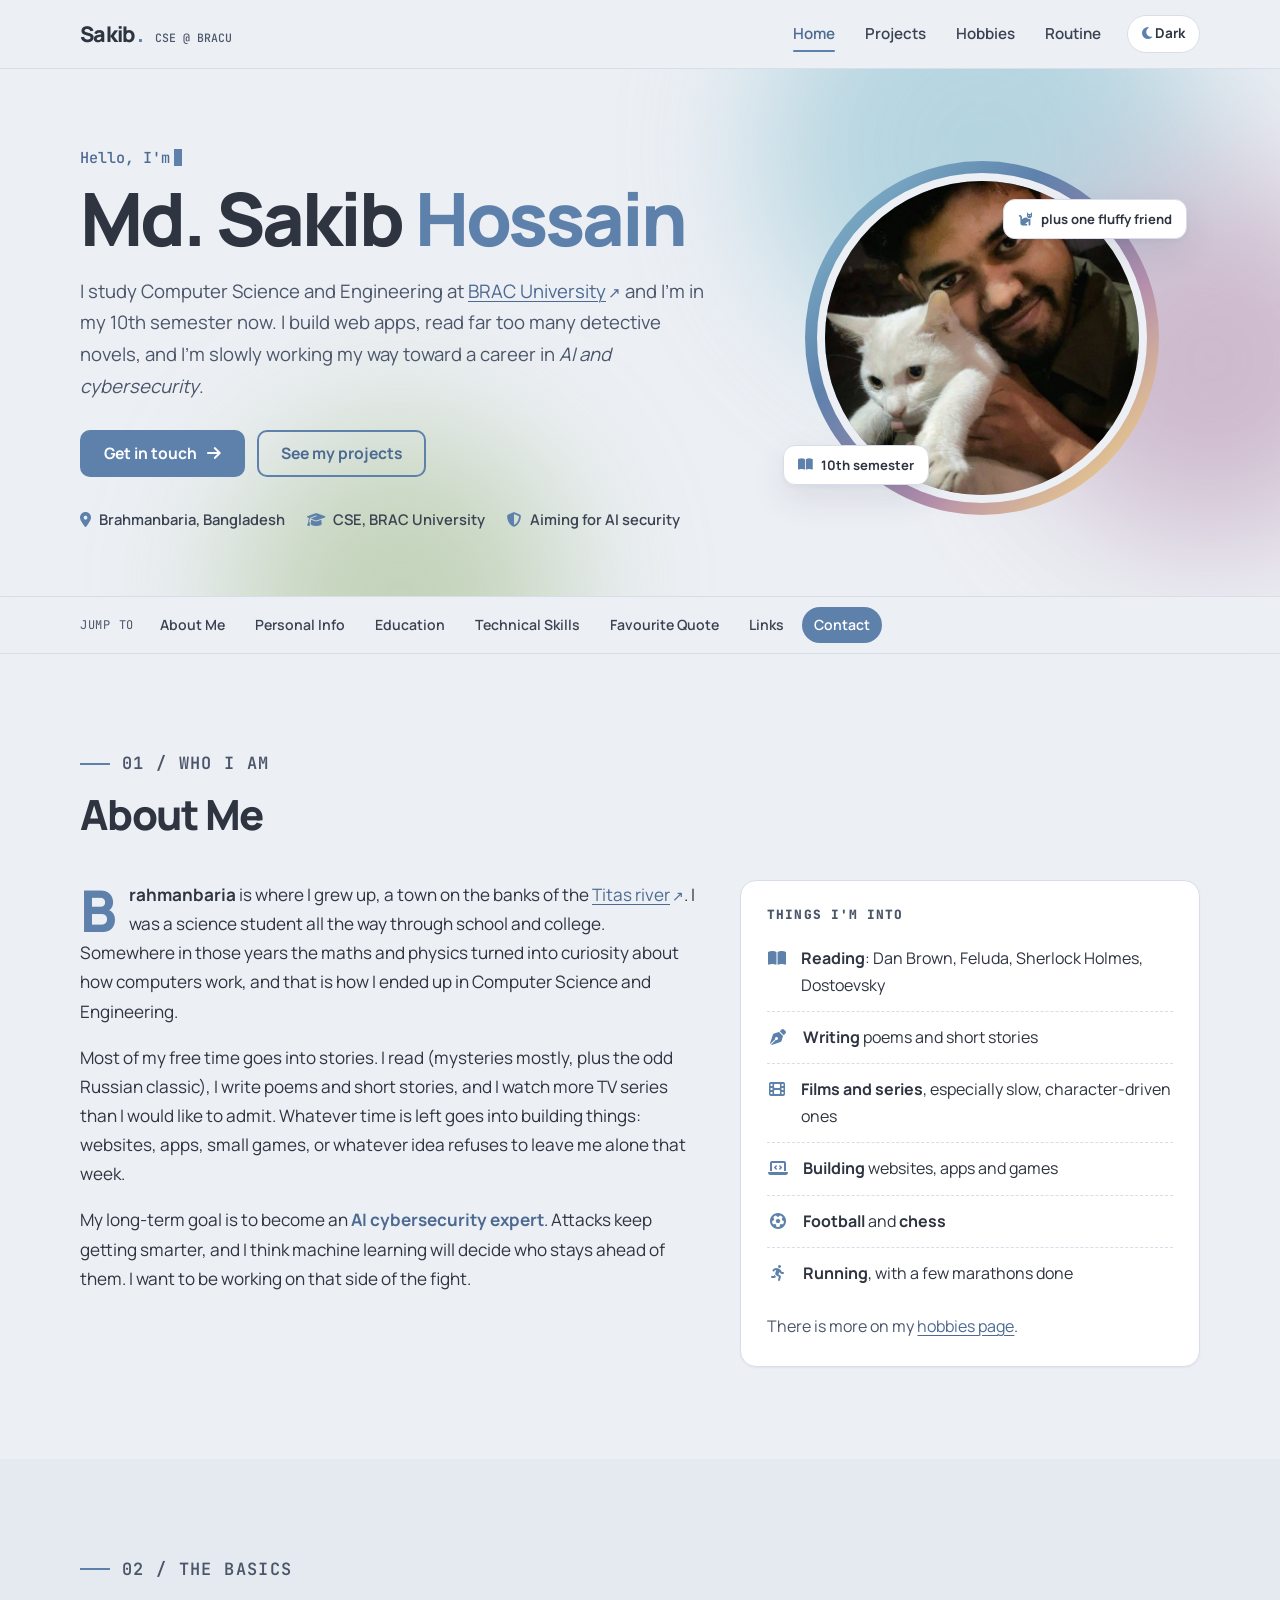
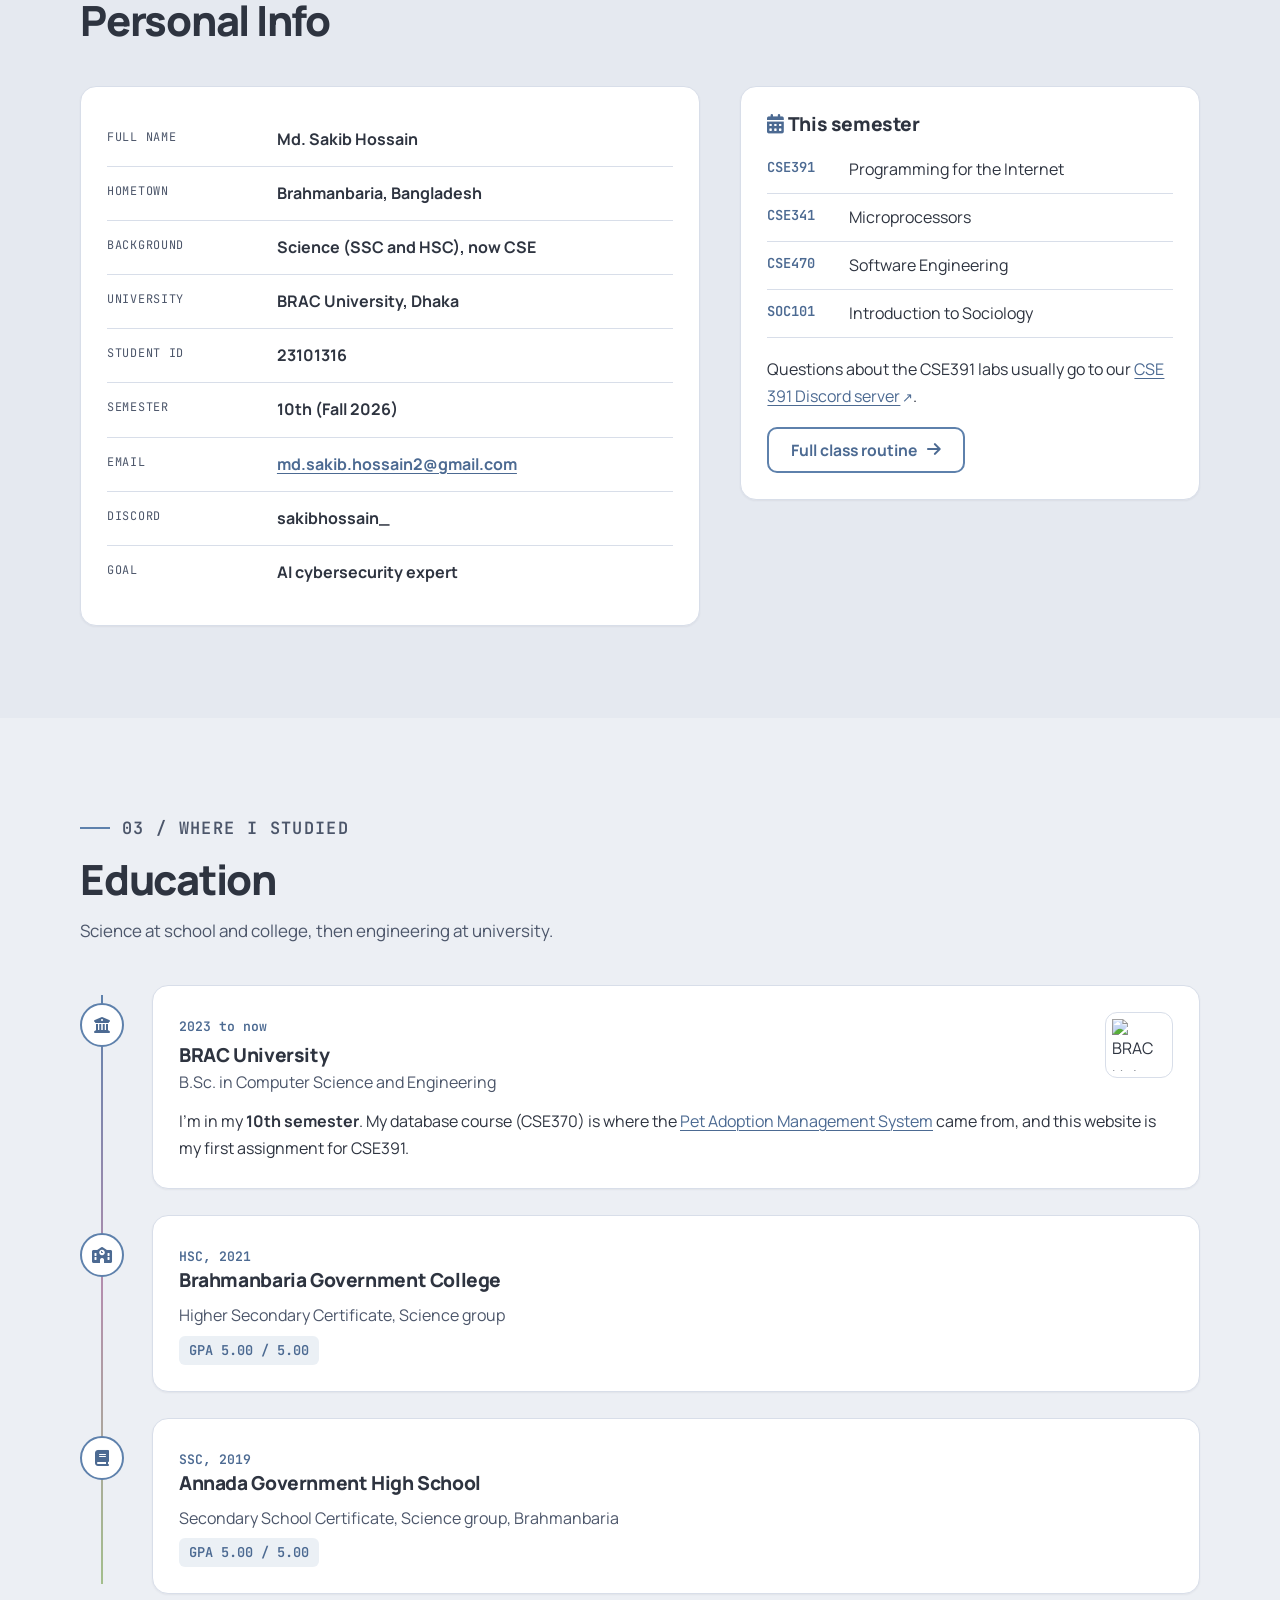
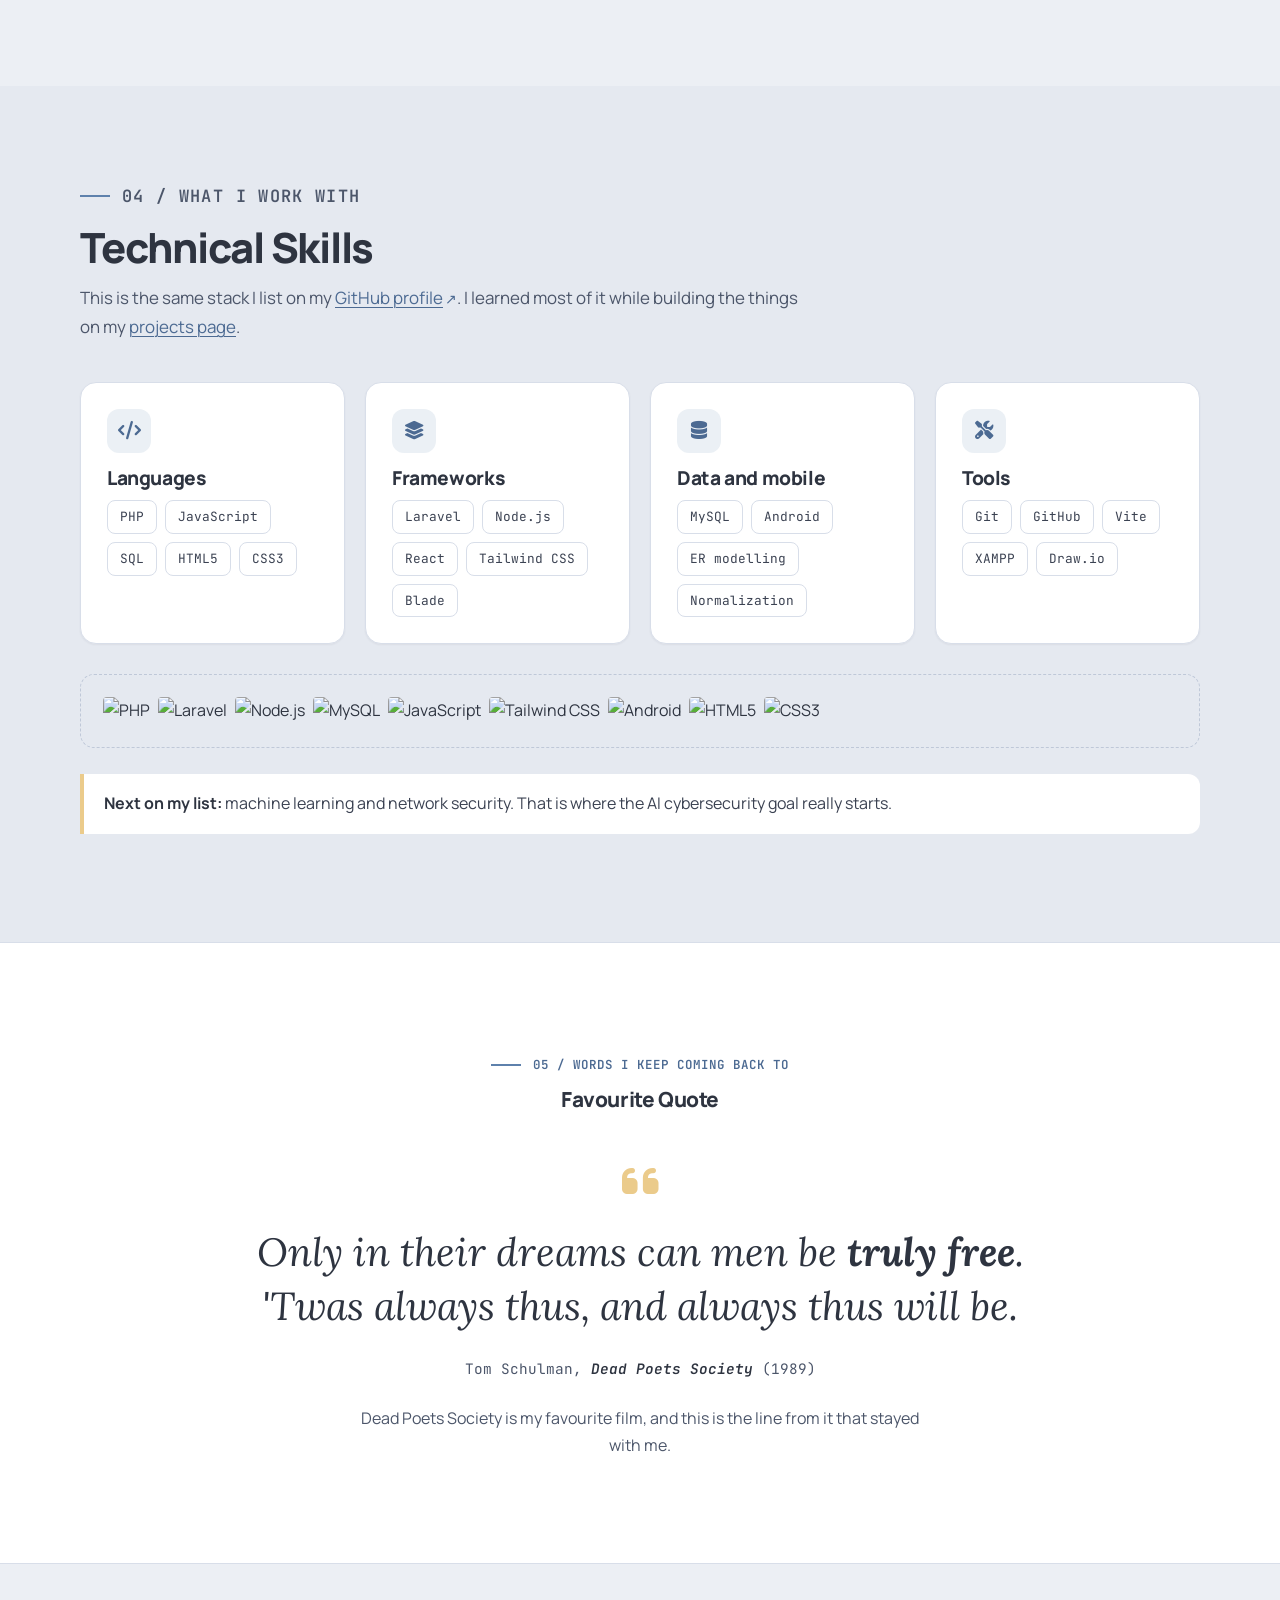
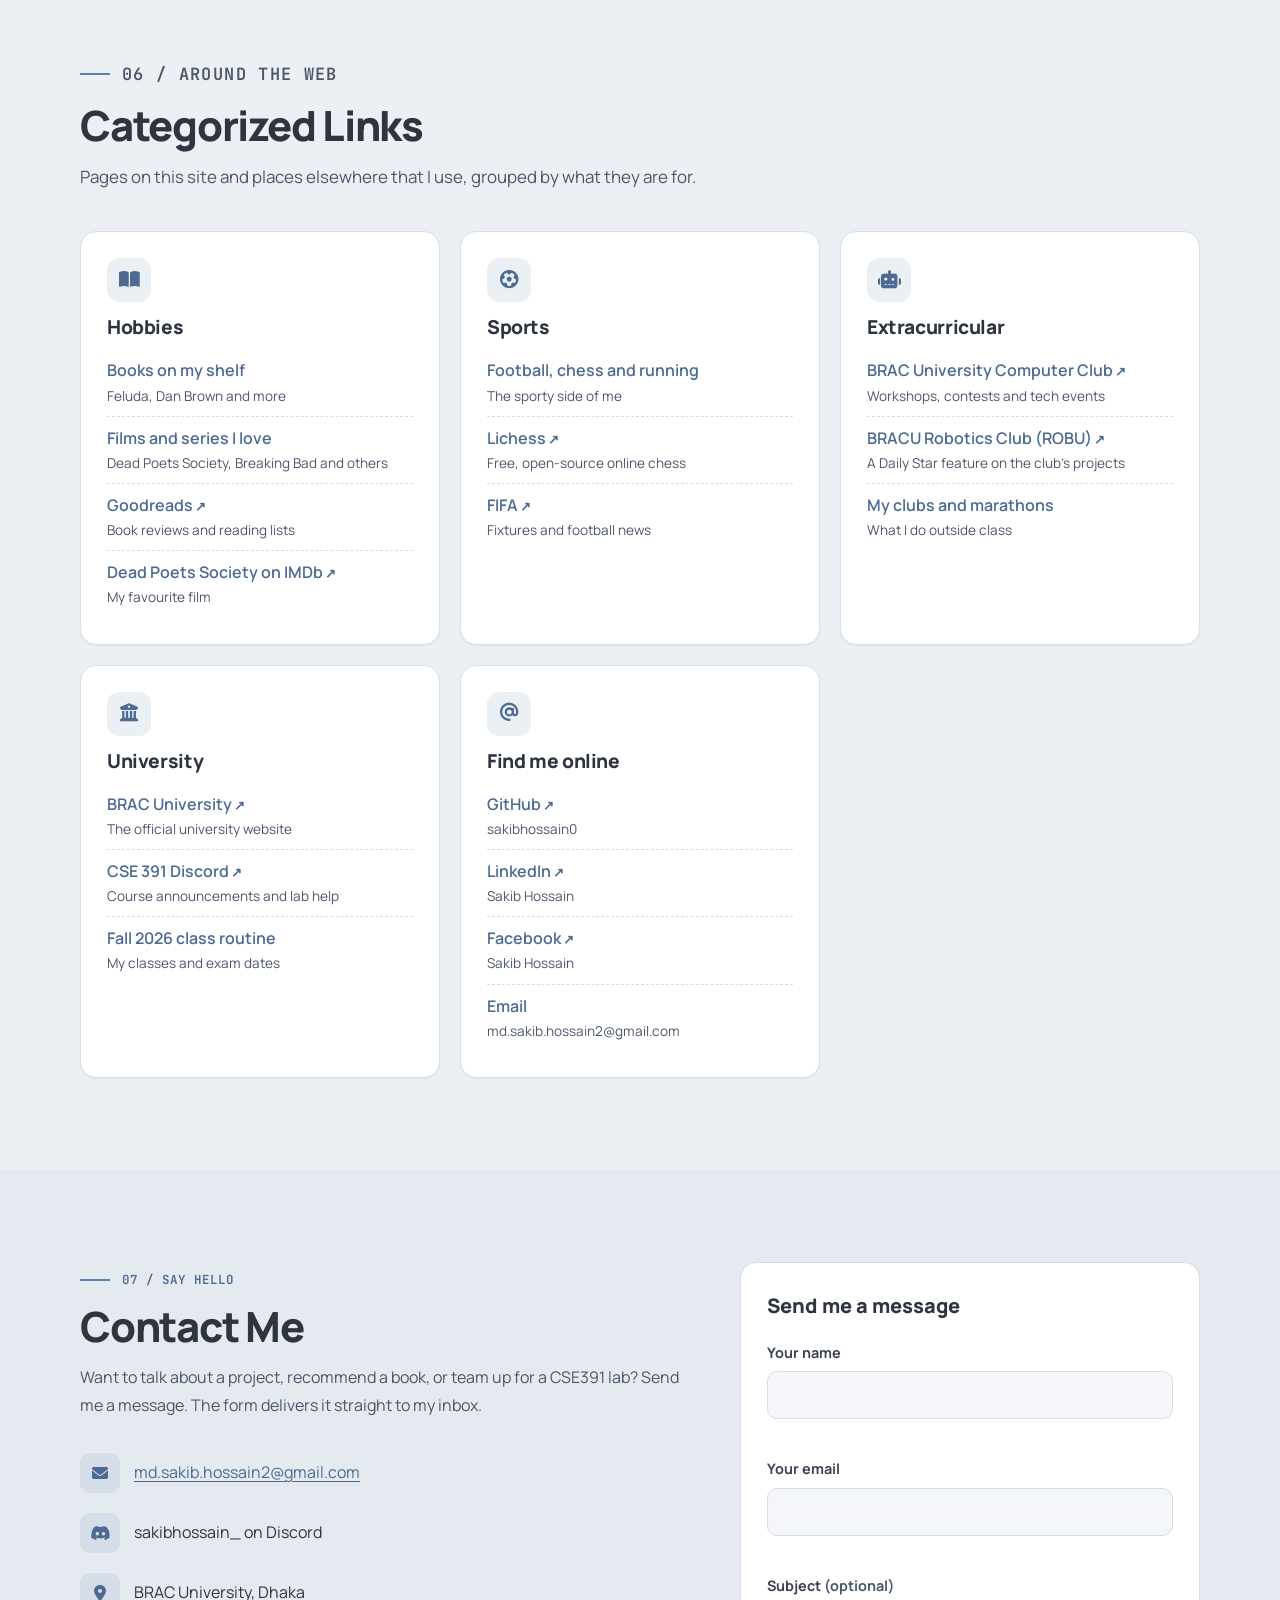
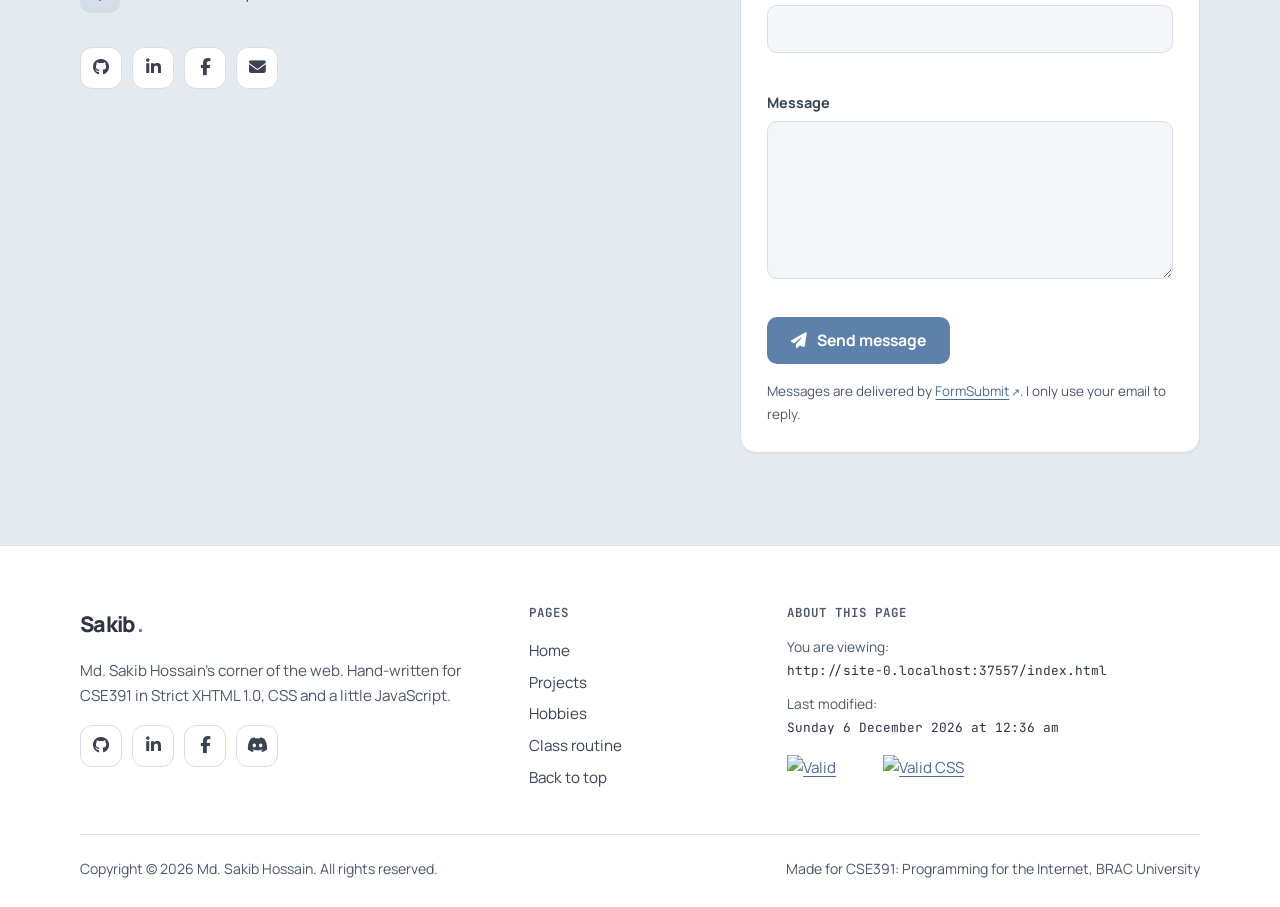
==== index.html @ 7751d522 "Add CSE391 personal homepage (Assignment 1) Four Strict XHTML 1.0 pages (home, projects, hobbies, cl" ====
<!DOCTYPE html PUBLIC "-//W3C//DTD XHTML 1.0 Strict//EN"
  "http://www.w3.org/TR/xhtml1/DTD/xhtml1-strict.dtd">
<html xmlns="http://www.w3.org/1999/xhtml" xml:lang="en" lang="en">
<head>
  <meta http-equiv="Content-Type" content="text/html; charset=utf-8" />
  <meta name="viewport" content="width=device-width, initial-scale=1.0" />
  <meta name="author" content="Md. Sakib Hossain" />
  <meta name="description" content="Personal homepage of Md. Sakib Hossain, a CSE student at BRAC University from Brahmanbaria who builds web apps and is working toward AI cybersecurity." />
  <meta name="keywords" content="Md. Sakib Hossain, BRAC University, CSE, CSE391, personal homepage, Brahmanbaria, cybersecurity" />
  <meta name="theme-color" content="#2E3440" />
  <title>Md. Sakib Hossain | Home</title>
  <link rel="icon" type="image/png" href="images/favicon.png" />
  <link rel="stylesheet" type="text/css" href="https://fonts.googleapis.com/css2?family=Manrope:wght@400;500;600;700;800&amp;family=JetBrains+Mono:wght@400;500;600&amp;family=Lora:ital,wght@1,400;1,500&amp;display=swap" />
  <link rel="stylesheet" type="text/css" href="https://cdnjs.cloudflare.com/ajax/libs/font-awesome/6.5.2/css/all.min.css" />
  <!-- External CSS: the shared stylesheet for every page -->
  <link rel="stylesheet" type="text/css" href="css/style.css" />
  <!-- Internal CSS: small tweaks used only on the home page -->
  <style type="text/css">
    .about-side h3 {
      color: var(--muted);
      font-family: "JetBrains Mono", Consolas, monospace;
      font-size: 0.8rem;
      letter-spacing: 0.08em;
      text-transform: uppercase;
    }
    .hero-photo {
      display: flex;
      justify-content: center;
    }
    #contact h2 {
      margin-top: 12px;
    }
    .links-grid {
      grid-template-columns: repeat(auto-fit, minmax(300px, 1fr));
    }
  </style>
  <script type="text/javascript" src="js/theme-init.js"></script>
</head>

<body id="top">
<div id="root">

<!-- Dark/light toggle: this hidden checkbox drives the CSS theme switch -->
<input type="checkbox" id="theme-switch" class="theme-switch" title="Switch between light and dark mode" />

<div id="page">

<p class="skip-link"><a href="#main">Skip to main content</a></p>

<!-- ========== Header ========== -->
<div class="site-header" id="header">
  <div class="wrap">
    <a class="brand" href="index.html" title="Md. Sakib Hossain, home page">Sakib<span class="dot">.</span><small>CSE @ BRACU</small></a>
    <div class="nav-area">
      <div id="site-nav">
        <ul>
          <li><a href="index.html" class="current">Home</a></li>
          <li><a href="projects.html">Projects</a></li>
          <li><a href="hobbies.html">Hobbies</a></li>
          <li><a href="routine.html">Routine</a></li>
        </ul>
      </div>
      <div class="header-tools">
        <label for="theme-switch" class="theme-toggle" title="Toggle dark and light mode">
          <span class="when-light"><i class="fa-solid fa-moon"></i> <span class="label">Dark</span></span>
          <span class="when-dark"><i class="fa-solid fa-sun"></i> <span class="label">Light</span></span>
        </label>
        <button type="button" class="nav-btn" id="nav-btn" title="Open menu"><i class="fa-solid fa-bars"></i></button>
      </div>
    </div>
  </div>
</div>

<div id="main">

<!-- ========== Hero: name + photo ========== -->
<div class="hero" id="home">
  <div class="aurora"><span class="a1"></span><span class="a2"></span><span class="a3"></span></div>
  <div class="wrap">
    <div class="hero-text">
      <p class="hello rise">Hello, I'm<span class="cursor"></span></p>
      <h1 class="rise delay-1">Md. Sakib <span class="surname">Hossain</span></h1>
      <p class="lead rise delay-2">I study Computer Science and Engineering at <a href="https://www.bracu.ac.bd/" rel="external">BRAC University</a> and I'm in my 10th semester now. I build web apps, read far too many detective novels, and I'm slowly working my way toward a career in <em>AI and cybersecurity</em>.</p>
      <p class="btn-row rise delay-3">
        <a class="btn btn-primary" href="#contact">Get in touch <i class="fa-solid fa-arrow-right"></i></a>
        <a class="btn btn-ghost" href="projects.html">See my projects</a>
      </p>
      <ul class="facts rise delay-4">
        <li><i class="fa-solid fa-location-dot"></i>Brahmanbaria, Bangladesh</li>
        <li><i class="fa-solid fa-graduation-cap"></i>CSE, BRAC University</li>
        <li><i class="fa-solid fa-shield-halved"></i>Aiming for AI security</li>
      </ul>
    </div>
    <div class="hero-photo">
      <div class="portrait">
        <span class="ring"></span>
        <!-- Local image: stored in the images folder -->
        <img src="images/sakib.jpg" alt="Md. Sakib Hossain smiling and holding a white cat" width="330" height="330" />
        <span class="tag tag-1"><i class="fa-solid fa-book-open"></i> 10th semester</span>
        <span class="tag tag-2"><i class="fa-solid fa-cat"></i> plus one fluffy friend</span>
      </div>
    </div>
  </div>
</div>

<!-- ========== Anchor links to sections on this page ========== -->
<div class="page-nav">
  <div class="wrap">
    <p class="label">Jump to</p>
    <ul>
      <li><a href="#about">About Me</a></li>
      <li><a href="#info">Personal Info</a></li>
      <li><a href="#education">Education</a></li>
      <li><a href="#skills">Technical Skills</a></li>
      <li><a href="#quote">Favourite Quote</a></li>
      <li><a href="#links">Links</a></li>
      <li><a href="#contact">Contact</a></li>
    </ul>
  </div>
</div>

<!-- ========== 01 About Me ========== -->
<div class="section" id="about">
  <div class="wrap">
    <div class="section-head reveal">
      <p class="eyebrow">01 / Who I am</p>
      <h2>About Me</h2>
    </div>
    <div class="grid-2">
      <div class="prose reveal">
        <p class="first"><strong>Brahmanbaria</strong> is where I grew up, a town on the banks of the <a href="https://en.wikipedia.org/wiki/Titas_River" rel="external">Titas river</a>. I was a science student all the way through school and college. Somewhere in those years the maths and physics turned into curiosity about how computers work, and that is how I ended up in Computer Science and Engineering.</p>
        <p>Most of my free time goes into stories. I read (mysteries mostly, plus the odd Russian classic), I write poems and short stories, and I watch more TV series than I would like to admit. Whatever time is left goes into building things: websites, apps, small games, or whatever idea refuses to leave me alone that week.</p>
        <p>My long-term goal is to become an <span style="font-weight: 700; color: var(--accent-strong);">AI cybersecurity expert</span>. Attacks keep getting smarter, and I think machine learning will decide who stays ahead of them. I want to be working on that side of the fight.</p>
      </div>
      <div class="card about-side reveal">
        <h3>Things I'm into</h3>
        <ul class="list-icons">
          <li><i class="fa-solid fa-book-open"></i><span><strong>Reading</strong>: Dan Brown, Feluda, Sherlock Holmes, Dostoevsky</span></li>
          <li><i class="fa-solid fa-pen-nib"></i><span><strong>Writing</strong> poems and short stories</span></li>
          <li><i class="fa-solid fa-film"></i><span><strong>Films and series</strong>, especially slow, character-driven ones</span></li>
          <li><i class="fa-solid fa-laptop-code"></i><span><strong>Building</strong> websites, apps and games</span></li>
          <li><i class="fa-solid fa-futbol"></i><span><strong>Football</strong> and <strong>chess</strong></span></li>
          <li><i class="fa-solid fa-person-running"></i><span><strong>Running</strong>, with a few marathons done</span></li>
        </ul>
        <p class="muted" style="margin: 14px 0 0;">There is more on my <a href="hobbies.html">hobbies page</a>.</p>
      </div>
    </div>
  </div>
</div>

<!-- ========== 02 Personal Info ========== -->
<div class="section alt" id="info">
  <div class="wrap">
    <div class="section-head reveal">
      <p class="eyebrow">02 / The basics</p>
      <h2>Personal Info</h2>
    </div>
    <div class="grid-2">
      <div class="card reveal">
        <dl class="info">
          <dt>Full name</dt>
          <dd>Md. Sakib Hossain</dd>
          <dt>Hometown</dt>
          <dd>Brahmanbaria, Bangladesh</dd>
          <dt>Background</dt>
          <dd>Science (SSC and HSC), now CSE</dd>
          <dt>University</dt>
          <dd>BRAC University, Dhaka</dd>
          <dt>Student ID</dt>
          <dd>23101316</dd>
          <dt>Semester</dt>
          <dd>10th (Fall 2026)</dd>
          <dt>Email</dt>
          <dd><a href="mailto:md.sakib.hossain2@gmail.com">md.sakib.hossain2@gmail.com</a></dd>
          <dt>Discord</dt>
          <dd>sakibhossain_</dd>
          <dt>Goal</dt>
          <dd>AI cybersecurity expert</dd>
        </dl>
      </div>
      <div class="card reveal">
        <h3><i class="fa-solid fa-calendar-days hl"></i> This semester</h3>
        <ul class="course-mini">
          <li><span class="code">CSE391</span><span>Programming for the Internet</span></li>
          <li><span class="code">CSE341</span><span>Microprocessors</span></li>
          <li><span class="code">CSE470</span><span>Software Engineering</span></li>
          <li><span class="code">SOC101</span><span>Introduction to Sociology</span></li>
        </ul>
        <p>Questions about the CSE391 labs usually go to our <a href="https://discord.gg/DrbyuXnzH" rel="external">CSE 391 Discord server</a>.</p>
        <p style="margin: 0;"><a class="btn btn-ghost" href="routine.html">Full class routine <i class="fa-solid fa-arrow-right"></i></a></p>
      </div>
    </div>
  </div>
</div>

<!-- ========== 03 Education ========== -->
<div class="section" id="education">
  <div class="wrap">
    <div class="section-head reveal">
      <p class="eyebrow">03 / Where I studied</p>
      <h2>Education</h2>
      <p>Science at school and college, then engineering at university.</p>
    </div>
    <ol class="timeline">
      <li class="reveal">
        <span class="node"><i class="fa-solid fa-building-columns"></i></span>
        <div class="card lift">
          <div class="edu-head">
            <div>
              <span class="year">2023 to now</span>
              <h3>BRAC University</h3>
              <p class="muted" style="margin: 0;">B.Sc. in Computer Science and Engineering</p>
            </div>
            <!-- Image linked from the web (Wikimedia) -->
            <span class="logo-tile"><img src="https://upload.wikimedia.org/wikipedia/en/4/40/BRAC_University_monogram.svg" alt="BRAC University logo" width="54" height="52" /></span>
          </div>
          <p style="margin: 12px 0 0;">I'm in my <strong>10th semester</strong>. My database course (CSE370) is where the <a href="projects.html#pet-adoption">Pet Adoption Management System</a> came from, and this website is my first assignment for CSE391.</p>
        </div>
      </li>
      <li class="reveal">
        <span class="node"><i class="fa-solid fa-school"></i></span>
        <div class="card lift">
          <span class="year">HSC, 2021</span>
          <h3>Brahmanbaria Government College</h3>
          <p class="muted" style="margin: 0;">Higher Secondary Certificate, Science group</p>
          <span class="gpa">GPA 5.00 / 5.00</span>
        </div>
      </li>
      <li class="reveal">
        <span class="node"><i class="fa-solid fa-book"></i></span>
        <div class="card lift">
          <span class="year">SSC, 2019</span>
          <h3>Annada Government High School</h3>
          <p class="muted" style="margin: 0;">Secondary School Certificate, Science group, Brahmanbaria</p>
          <span class="gpa">GPA 5.00 / 5.00</span>
        </div>
      </li>
    </ol>
  </div>
</div>

<!-- ========== 04 Technical Skills ========== -->
<div class="section alt" id="skills">
  <div class="wrap">
    <div class="section-head reveal">
      <p class="eyebrow">04 / What I work with</p>
      <h2>Technical Skills</h2>
      <p>This is the same stack I list on my <a href="https://github.com/sakibhossain0" rel="external">GitHub profile</a>. I learned most of it while building the things on my <a href="projects.html">projects page</a>.</p>
    </div>
    <div class="grid-auto">
      <div class="card lift skill-card reveal">
        <span class="icon-tile"><i class="fa-solid fa-code"></i></span>
        <h3>Languages</h3>
        <ul class="chips">
          <li>PHP</li>
          <li>JavaScript</li>
          <li>SQL</li>
          <li>HTML5</li>
          <li>CSS3</li>
        </ul>
      </div>
      <div class="card lift skill-card reveal">
        <span class="icon-tile"><i class="fa-solid fa-layer-group"></i></span>
        <h3>Frameworks</h3>
        <ul class="chips">
          <li>Laravel</li>
          <li>Node.js</li>
          <li>React</li>
          <li>Tailwind CSS</li>
          <li>Blade</li>
        </ul>
      </div>
      <div class="card lift skill-card reveal">
        <span class="icon-tile"><i class="fa-solid fa-database"></i></span>
        <h3>Data and mobile</h3>
        <ul class="chips">
          <li>MySQL</li>
          <li>Android</li>
          <li>ER modelling</li>
          <li>Normalization</li>
        </ul>
      </div>
      <div class="card lift skill-card reveal">
        <span class="icon-tile"><i class="fa-solid fa-screwdriver-wrench"></i></span>
        <h3>Tools</h3>
        <ul class="chips">
          <li>Git</li>
          <li>GitHub</li>
          <li>Vite</li>
          <li>XAMPP</li>
          <li>Draw.io</li>
        </ul>
      </div>
    </div>
    <!-- Images linked from the web: the badges from my GitHub README -->
    <div class="badges-row reveal">
      <img src="https://img.shields.io/badge/PHP-777BB4?style=for-the-badge&amp;logo=php&amp;logoColor=white" alt="PHP" height="28" />
      <img src="https://img.shields.io/badge/Laravel-F9322C?style=for-the-badge&amp;logo=laravel&amp;logoColor=white" alt="Laravel" height="28" />
      <img src="https://img.shields.io/badge/Node.js-339933?style=for-the-badge&amp;logo=nodedotjs&amp;logoColor=white" alt="Node.js" height="28" />
      <img src="https://img.shields.io/badge/MySQL-4479A1?style=for-the-badge&amp;logo=mysql&amp;logoColor=white" alt="MySQL" height="28" />
      <img src="https://img.shields.io/badge/JavaScript-F7DF1E?style=for-the-badge&amp;logo=javascript&amp;logoColor=black" alt="JavaScript" height="28" />
      <img src="https://img.shields.io/badge/Tailwind_CSS-38B2AC?style=for-the-badge&amp;logo=tailwind-css&amp;logoColor=white" alt="Tailwind CSS" height="28" />
      <img src="https://img.shields.io/badge/Android-3DDC84?style=for-the-badge&amp;logo=android&amp;logoColor=white" alt="Android" height="28" />
      <img src="https://img.shields.io/badge/HTML5-E34F26?style=for-the-badge&amp;logo=html5&amp;logoColor=white" alt="HTML5" height="28" />
      <img src="https://img.shields.io/badge/CSS3-1572B6?style=for-the-badge&amp;logo=css3&amp;logoColor=white" alt="CSS3" height="28" />
    </div>
    <p class="note reveal"><strong>Next on my list:</strong> machine learning and network security. That is where the AI cybersecurity goal really starts.</p>
  </div>
</div>

<!-- ========== 05 Favourite Quote ========== -->
<div class="quote-band" id="quote">
  <div class="wrap reveal">
    <p class="eyebrow">05 / Words I keep coming back to</p>
    <h2>Favourite Quote</h2>
    <span class="quote-mark"><i class="fa-solid fa-quote-left"></i></span>
    <blockquote cite="https://en.wikipedia.org/wiki/Dead_Poets_Society">
      <p>Only in their dreams can men be <strong>truly free</strong>. 'Twas always thus, and always thus will be.</p>
      <p class="by">Tom Schulman, <cite>Dead Poets Society</cite> (1989)</p>
    </blockquote>
    <p class="why">Dead Poets Society is my favourite film, and this is the line from it that stayed with me.</p>
  </div>
</div>

<!-- ========== 06 Categorized links ========== -->
<div class="section" id="links">
  <div class="wrap">
    <div class="section-head reveal">
      <p class="eyebrow">06 / Around the web</p>
      <h2>Categorized Links</h2>
      <p>Pages on this site and places elsewhere that I use, grouped by what they are for.</p>
    </div>
    <div class="grid-auto links-grid">
      <div class="card lift link-card reveal">
        <span class="icon-tile"><i class="fa-solid fa-book-open"></i></span>
        <h3>Hobbies</h3>
        <ul>
          <li><a href="hobbies.html#reading">Books on my shelf</a><span>Feluda, Dan Brown and more</span></li>
          <li><a href="hobbies.html#screen">Films and series I love</a><span>Dead Poets Society, Breaking Bad and others</span></li>
          <li><a href="https://www.goodreads.com/" rel="external">Goodreads</a><span>Book reviews and reading lists</span></li>
          <li><a href="https://www.imdb.com/title/tt0097165/" rel="external">Dead Poets Society on IMDb</a><span>My favourite film</span></li>
        </ul>
      </div>
      <div class="card lift link-card reveal">
        <span class="icon-tile"><i class="fa-solid fa-futbol"></i></span>
        <h3>Sports</h3>
        <ul>
          <li><a href="hobbies.html#sports">Football, chess and running</a><span>The sporty side of me</span></li>
          <li><a href="https://lichess.org/" rel="external">Lichess</a><span>Free, open-source online chess</span></li>
          <li><a href="https://www.fifa.com/" rel="external">FIFA</a><span>Fixtures and football news</span></li>
        </ul>
      </div>
      <div class="card lift link-card reveal">
        <span class="icon-tile"><i class="fa-solid fa-robot"></i></span>
        <h3>Extracurricular</h3>
        <ul>
          <li><a href="https://www.bracucc.org/" rel="external">BRAC University Computer Club</a><span>Workshops, contests and tech events</span></li>
          <li><a href="https://www.thedailystar.net/node/115135" rel="external">BRACU Robotics Club (ROBU)</a><span>A Daily Star feature on the club's projects</span></li>
          <li><a href="hobbies.html#clubs">My clubs and marathons</a><span>What I do outside class</span></li>
        </ul>
      </div>
      <div class="card lift link-card reveal">
        <span class="icon-tile"><i class="fa-solid fa-building-columns"></i></span>
        <h3>University</h3>
        <ul>
          <li><a href="https://www.bracu.ac.bd/" rel="external">BRAC University</a><span>The official university website</span></li>
          <li><a href="https://discord.gg/DrbyuXnzH" rel="external">CSE 391 Discord</a><span>Course announcements and lab help</span></li>
          <li><a href="routine.html">Fall 2026 class routine</a><span>My classes and exam dates</span></li>
        </ul>
      </div>
      <div class="card lift link-card reveal">
        <span class="icon-tile"><i class="fa-solid fa-at"></i></span>
        <h3>Find me online</h3>
        <ul>
          <li><a href="https://github.com/sakibhossain0" rel="external">GitHub</a><span>sakibhossain0</span></li>
          <li><a href="https://www.linkedin.com/in/sakib-hossain-7829b12a5" rel="external">LinkedIn</a><span>Sakib Hossain</span></li>
          <li><a href="https://www.facebook.com/sakib.hossain.927415" rel="external">Facebook</a><span>Sakib Hossain</span></li>
          <li><a href="mailto:md.sakib.hossain2@gmail.com">Email</a><span>md.sakib.hossain2@gmail.com</span></li>
        </ul>
      </div>
    </div>
  </div>
</div>

<!-- ========== 07 Contact (bonus: form that sends an email) ========== -->
<div class="section alt" id="contact">
  <div class="wrap">
    <div class="grid-2">
      <div class="reveal">
        <p class="eyebrow">07 / Say hello</p>
        <h2>Contact Me</h2>
        <p class="muted">Want to talk about a project, recommend a book, or team up for a CSE391 lab? Send me a message. The form delivers it straight to my inbox.</p>
        <ul class="contact-list">
          <li><i class="fa-solid fa-envelope"></i><a href="mailto:md.sakib.hossain2@gmail.com">md.sakib.hossain2@gmail.com</a></li>
          <li><i class="fa-brands fa-discord"></i><span>sakibhossain_ on Discord</span></li>
          <li><i class="fa-solid fa-location-dot"></i><span>BRAC University, Dhaka</span></li>
        </ul>
        <p class="socials">
          <a href="https://github.com/sakibhossain0" rel="external" title="GitHub"><i class="fa-brands fa-github"></i><span class="sr-only">GitHub</span></a>
          <a href="https://www.linkedin.com/in/sakib-hossain-7829b12a5" rel="external" title="LinkedIn"><i class="fa-brands fa-linkedin-in"></i><span class="sr-only">LinkedIn</span></a>
          <a href="https://www.facebook.com/sakib.hossain.927415" rel="external" title="Facebook"><i class="fa-brands fa-facebook-f"></i><span class="sr-only">Facebook</span></a>
          <a href="mailto:md.sakib.hossain2@gmail.com" title="Email"><i class="fa-solid fa-envelope"></i><span class="sr-only">Email</span></a>
        </p>
      </div>

      <form id="contact-form" class="card contact-form reveal" action="https://formsubmit.co/md.sakib.hossain2@gmail.com" method="post" accept-charset="utf-8">
        <fieldset>
          <legend>Send me a message</legend>
          <input type="hidden" name="_subject" id="cf-subject-hidden" value="New message from your CSE391 homepage" />
          <input type="hidden" name="_template" value="table" />
          <input type="hidden" name="_captcha" value="false" />
          <div class="hp-field"><label for="cf-honey">Leave this field empty</label><input type="text" name="_honey" id="cf-honey" value="" tabindex="-1" /></div>
          <div class="field">
            <label for="cf-name">Your name</label>
            <input type="text" id="cf-name" name="name" maxlength="80" />
            <span class="error-msg" id="err-name"></span>
          </div>
          <div class="field">
            <label for="cf-email">Your email</label>
            <input type="text" id="cf-email" name="email" maxlength="120" />
            <span class="error-msg" id="err-email"></span>
          </div>
          <div class="field">
            <label for="cf-subject">Subject <span class="muted">(optional)</span></label>
            <input type="text" id="cf-subject" name="subject" maxlength="120" />
            <span class="error-msg" id="err-subject"></span>
          </div>
          <div class="field">
            <label for="cf-message">Message</label>
            <textarea id="cf-message" name="message" rows="6" cols="40"></textarea>
            <span class="error-msg" id="err-message"></span>
          </div>
          <p class="btn-row"><button type="submit" class="btn btn-primary" id="cf-send"><i class="fa-solid fa-paper-plane"></i> Send message</button></p>
          <p class="form-status" id="form-status"></p>
          <p class="form-note">Messages are delivered by <a href="https://formsubmit.co/" rel="external">FormSubmit</a>. I only use your email to reply.</p>
        </fieldset>
      </form>
    </div>
  </div>
</div>

</div><!-- /#main -->

<!-- ========== Footer ========== -->
<div class="site-footer" id="footer">
  <div class="wrap">
    <div class="footer-grid">
      <div>
        <p><a class="brand" href="index.html">Sakib<span class="dot">.</span></a></p>
        <p class="muted">Md. Sakib Hossain's corner of the web. Hand-written for CSE391 in Strict XHTML 1.0, CSS and a little JavaScript.</p>
        <p class="socials">
          <a href="https://github.com/sakibhossain0" rel="external" title="GitHub"><i class="fa-brands fa-github"></i><span class="sr-only">GitHub</span></a>
          <a href="https://www.linkedin.com/in/sakib-hossain-7829b12a5" rel="external" title="LinkedIn"><i class="fa-brands fa-linkedin-in"></i><span class="sr-only">LinkedIn</span></a>
          <a href="https://www.facebook.com/sakib.hossain.927415" rel="external" title="Facebook"><i class="fa-brands fa-facebook-f"></i><span class="sr-only">Facebook</span></a>
          <a href="https://discord.gg/DrbyuXnzH" rel="external" title="CSE 391 Discord"><i class="fa-brands fa-discord"></i><span class="sr-only">CSE 391 Discord</span></a>
        </p>
      </div>
      <div>
        <h3>Pages</h3>
        <ul>
          <li><a href="index.html">Home</a></li>
          <li><a href="projects.html">Projects</a></li>
          <li><a href="hobbies.html">Hobbies</a></li>
          <li><a href="routine.html">Class routine</a></li>
          <li><a href="#top">Back to top</a></li>
        </ul>
      </div>
      <div>
        <h3>About this page</h3>
        <p class="page-meta">You are viewing:<code id="page-location">(turn on JavaScript to see this)</code></p>
        <p class="page-meta">Last modified:<code id="last-modified">(turn on JavaScript to see this)</code></p>
        <p class="badges">
          <a href="https://validator.w3.org/check?uri=referer" rel="external"><img src="https://www.w3.org/Icons/valid-xhtml10" alt="Valid XHTML 1.0 Strict" width="88" height="31" /></a>
          <a href="https://jigsaw.w3.org/css-validator/check/referer" rel="external"><img src="https://jigsaw.w3.org/css-validator/images/vcss" alt="Valid CSS" width="88" height="31" /></a>
        </p>
      </div>
    </div>
    <div class="copyright">
      <p>Copyright &copy; <span id="year">2026</span> Md. Sakib Hossain. All rights reserved.</p>
      <p>Made for CSE391: Programming for the Internet, BRAC University</p>
    </div>
  </div>
</div>

<p class="to-top-wrap"><a href="#top" class="to-top" id="to-top" title="Back to top"><i class="fa-solid fa-arrow-up"></i><span class="sr-only">Back to top</span></a></p>

</div><!-- /#page -->
</div><!-- /#root -->

<script type="text/javascript" src="js/script.js"></script>
</body>
</html>
---- css/style.css ----
/* ============================================================
   Md. Sakib Hossain - personal homepage (CSE391, Assignment 1)
   Shared external stylesheet. Colours follow the Nord palette.
   ============================================================ */


/* ---------- 1. Theme tokens ----------
   Light mode is the default. The dark/light toggle is a hidden
   checkbox (#theme-switch) that sits right before #page, so pure
   CSS can swap every colour with the ~ sibling selector.        */

#page {
  --bg: #ECEFF4;
  --bg-soft: #E5E9F0;
  --surface: #FFFFFF;
  --surface-2: #F4F6F9;
  --line: #D8DEE9;
  --line-strong: #BFC8D8;
  --text: #2E3440;
  --text-2: #3B4252;
  --muted: #4C566A;
  --accent: #5E81AC;
  --accent-strong: #4C6A92;
  --accent-soft: rgba(94, 129, 172, 0.12);
  --link: #4C6A92;
  --frost: #88C0D0;
  --frost-2: #8FBCBB;
  --frost-3: #81A1C1;
  --red: #BF616A;
  --orange: #D08770;
  --yellow: #EBCB8B;
  --green: #A3BE8C;
  --purple: #B48EAD;
  --gold-text: #8A6D1F;
  --on-accent: #FFFFFF;
  --header-bg: rgba(236, 239, 244, 0.86);
  --stripe: #F2F4F8;
  --row-hover: rgba(136, 192, 208, 0.24);
  --shadow-sm: 0 1px 2px rgba(46, 52, 64, 0.06);
  --shadow: 0 2px 4px rgba(46, 52, 64, 0.04), 0 14px 34px rgba(46, 52, 64, 0.10);
  --aurora-opacity: 0.55;
  --logo-tile: #FFFFFF;
}

#theme-switch:checked ~ #page,
html.preload-dark #page {
  --bg: #2E3440;
  --bg-soft: #333A47;
  --surface: #3B4252;
  --surface-2: #363D4B;
  --line: #434C5E;
  --line-strong: #56607A;
  --text: #ECEFF4;
  --text-2: #E5E9F0;
  --muted: #C3CAD7;
  --accent: #88C0D0;
  --accent-strong: #8FBCBB;
  --accent-soft: rgba(136, 192, 208, 0.14);
  --link: #88C0D0;
  --gold-text: #EBCB8B;
  --on-accent: #2E3440;
  --header-bg: rgba(46, 52, 64, 0.86);
  --stripe: #343A47;
  --row-hover: rgba(136, 192, 208, 0.16);
  --shadow-sm: 0 1px 2px rgba(0, 0, 0, 0.22);
  --shadow: 0 2px 4px rgba(0, 0, 0, 0.18), 0 16px 36px rgba(0, 0, 0, 0.30);
  --aurora-opacity: 0.32;
  --logo-tile: #ECEFF4;
}


/* ---------- 2. Base ---------- */

*,
*::before,
*::after {
  box-sizing: border-box;
}

html {
  scroll-behavior: smooth;
}

body {
  margin: 0;
  background: #ECEFF4;
  color: #2E3440;
  font-family: "Manrope", "Segoe UI", Arial, sans-serif;
  font-size: 16px;
  line-height: 1.7;
}

/* script.js mirrors the toggle onto <html> so the overscroll area matches */
html.dark body {
  background: #2E3440;
}

#page {
  min-height: 100vh;
  background: var(--bg);
  color: var(--text);
}

/* colour transitions are switched on only after the first paint,
   so a saved dark theme does not "fade in" on every page load */
html.ready #page,
html.ready .card,
html.ready .site-header,
html.ready .site-footer,
html.ready .section.alt,
html.ready table.data td,
html.ready table.data th {
  transition: background-color 0.35s ease, color 0.35s ease, border-color 0.35s ease;
}

img {
  max-width: 100%;
  border: 0;
}

a {
  color: var(--link);
  text-decoration: underline;
  text-decoration-thickness: 1px;
  text-underline-offset: 3px;
}

a:hover {
  color: var(--accent);
  text-decoration-thickness: 2px;
}

a:focus-visible,
button:focus-visible,
input:focus-visible,
textarea:focus-visible {
  outline: 2px solid var(--accent);
  outline-offset: 3px;
}

/* little arrow after every link that leaves the site */
a[rel~="external"]::after {
  content: "\2197";
  display: inline-block;
  margin-left: 2px;
  font-size: 0.8em;
  text-decoration: none;
  transition: transform 0.2s ease;
}

a[rel~="external"]:hover::after {
  transform: translate(2px, -2px);
}

a.no-arrow::after,
.btn[rel~="external"]::after,
.socials a::after,
.badges a::after {
  content: none;
}

h1,
h2,
h3,
h4 {
  color: var(--text);
  font-weight: 800;
  letter-spacing: -0.02em;
  line-height: 1.2;
}

h3 {
  font-size: 1.2rem;
  margin: 0 0 10px;
}

p {
  margin: 0 0 1em;
}

strong {
  color: var(--text);
  font-weight: 700;
}

.wrap {
  width: min(100% - 32px, 1120px);
  margin: 0 auto;
}

.mono {
  font-family: "JetBrains Mono", Consolas, monospace;
}

.muted {
  color: var(--muted);
}

.hl {
  color: var(--accent-strong);
  font-weight: 700;
}

/* text for screen readers only (icon-only links) */
.sr-only {
  position: absolute;
  width: 1px;
  height: 1px;
  margin: -1px;
  padding: 0;
  overflow: hidden;
  clip-path: inset(50%);
  white-space: nowrap;
  border: 0;
}

/* hidden but still focusable (keyboard users can toggle the theme) */
.theme-switch {
  position: absolute;
  top: 0;
  left: 0;
  width: 1px;
  height: 1px;
  margin: 0;
  opacity: 0;
  overflow: hidden;
}

.skip-link {
  margin: 0;
}

.skip-link a {
  position: absolute;
  left: 16px;
  top: -60px;
  z-index: 100;
  padding: 10px 16px;
  border-radius: 8px;
  background: var(--accent);
  color: var(--on-accent);
  font-weight: 700;
  text-decoration: none;
}

.skip-link a:focus {
  top: 12px;
}


/* ---------- 3. Header and navigation ---------- */

.site-header {
  position: sticky;
  top: 0;
  z-index: 50;
  background: var(--header-bg);
  backdrop-filter: blur(12px);
  border-bottom: 1px solid var(--line);
}

.site-header .wrap {
  display: flex;
  align-items: center;
  justify-content: space-between;
  gap: 16px;
  height: 68px;
}

.brand {
  display: inline-flex;
  align-items: baseline;
  gap: 2px;
  color: var(--text);
  font-size: 1.35rem;
  font-weight: 800;
  letter-spacing: -0.03em;
  text-decoration: none;
}

.brand:hover {
  color: var(--text);
}

.brand .dot {
  color: var(--accent);
  display: inline-block;
  animation: pulse-dot 2.4s ease-in-out infinite;
}

.brand small {
  margin-left: 10px;
  color: var(--muted);
  font-family: "JetBrains Mono", Consolas, monospace;
  font-size: 0.72rem;
  font-weight: 500;
  letter-spacing: 0;
}

.nav-area {
  display: flex;
  align-items: center;
  gap: 12px;
}

#site-nav ul {
  display: flex;
  gap: 2px;
  margin: 0;
  padding: 0;
  list-style: none;
}

#site-nav a {
  position: relative;
  display: block;
  padding: 8px 14px;
  border-radius: 8px;
  color: var(--text-2);
  font-size: 0.95rem;
  font-weight: 600;
  text-decoration: none;
  transition: background-color 0.2s ease, color 0.2s ease;
}

#site-nav a::after {
  content: "";
  position: absolute;
  left: 14px;
  right: 14px;
  bottom: 3px;
  height: 2px;
  border-radius: 2px;
  background: var(--accent);
  transform: scaleX(0);
  transform-origin: left center;
  transition: transform 0.25s ease;
}

#site-nav a:hover {
  background: var(--accent-soft);
  color: var(--link);
}

#site-nav a:hover::after,
#site-nav a.current::after {
  transform: scaleX(1);
}

#site-nav a.current {
  color: var(--link);
}

.header-tools {
  display: flex;
  align-items: center;
  gap: 8px;
}

.theme-toggle,
.nav-btn {
  display: inline-flex;
  align-items: center;
  justify-content: center;
  gap: 8px;
  height: 38px;
  padding: 0 14px;
  border: 1px solid var(--line);
  border-radius: 999px;
  background: var(--surface);
  color: var(--text);
  font-family: inherit;
  font-size: 0.85rem;
  font-weight: 700;
  cursor: pointer;
  user-select: none;
  transition: border-color 0.2s ease, transform 0.2s ease;
}

.theme-toggle:hover,
.nav-btn:hover {
  border-color: var(--accent);
  transform: translateY(-1px);
}

.theme-toggle i {
  color: var(--accent);
  animation: spin-in 0.5s ease;
}

.theme-toggle .when-dark {
  display: none;
}

#theme-switch:checked ~ #page .theme-toggle .when-dark,
html.preload-dark #page .theme-toggle .when-dark {
  display: inline;
}

#theme-switch:checked ~ #page .theme-toggle .when-light,
html.preload-dark #page .theme-toggle .when-light {
  display: none;
}

#theme-switch:focus-visible ~ #page .theme-toggle {
  outline: 2px solid var(--accent);
  outline-offset: 3px;
}

.nav-btn {
  display: none;
  width: 38px;
  padding: 0;
}


/* ---------- 4. Buttons, chips, cards ---------- */

.btn {
  display: inline-flex;
  align-items: center;
  gap: 10px;
  padding: 12px 22px;
  border: 2px solid var(--accent);
  border-radius: 10px;
  font-family: inherit;
  font-size: 0.98rem;
  font-weight: 700;
  line-height: 1.2;
  text-decoration: none;
  cursor: pointer;
  transition: transform 0.2s ease, box-shadow 0.2s ease, background-color 0.2s ease, color 0.2s ease;
}

.btn-primary {
  background: var(--accent);
  color: var(--on-accent);
}

.btn-primary:hover {
  background: var(--accent-strong);
  border-color: var(--accent-strong);
  color: var(--on-accent);
  transform: translateY(-2px);
  box-shadow: 0 10px 22px rgba(94, 129, 172, 0.35);
}

.btn-ghost {
  background: transparent;
  color: var(--link);
}

.btn-ghost:hover {
  background: var(--accent-soft);
  color: var(--link);
  transform: translateY(-2px);
}

.btn i {
  transition: transform 0.2s ease;
}

.btn:hover i {
  transform: translateX(3px);
}

.btn-row {
  display: flex;
  flex-wrap: wrap;
  gap: 12px;
  margin: 0;
}

.chips {
  display: flex;
  flex-wrap: wrap;
  gap: 8px;
  margin: 0;
  padding: 0;
  list-style: none;
}

.chips li {
  padding: 5px 12px;
  border: 1px solid var(--line);
  border-radius: 8px;
  background: var(--surface);
  color: var(--text-2);
  font-family: "JetBrains Mono", Consolas, monospace;
  font-size: 0.8rem;
  transition: border-color 0.2s ease, color 0.2s ease, transform 0.2s ease;
}

.chips li:hover {
  border-color: var(--accent);
  color: var(--link);
  transform: translateY(-2px);
}

.card {
  position: relative;
  padding: 26px;
  border: 1px solid var(--line);
  border-radius: 16px;
  background: var(--surface);
  box-shadow: var(--shadow-sm);
}

.card.lift {
  transition: transform 0.25s ease, box-shadow 0.25s ease, border-color 0.25s ease, background-color 0.35s ease;
}

.card.lift:hover {
  transform: translateY(-5px);
  border-color: var(--line-strong);
  box-shadow: var(--shadow);
}

.icon-tile {
  display: inline-flex;
  align-items: center;
  justify-content: center;
  width: 44px;
  height: 44px;
  margin-bottom: 14px;
  border-radius: 12px;
  background: var(--accent-soft);
  color: var(--link);
  font-size: 1.15rem;
  transition: transform 0.3s ease;
}

.card.lift:hover .icon-tile {
  transform: rotate(-8deg) scale(1.08);
}


/* ---------- 5. Hero (home page) ---------- */

.hero {
  position: relative;
  overflow: hidden;
  padding: 76px 0 64px;
}

/* northern-lights blobs drifting behind the hero */
.aurora {
  position: absolute;
  top: 0;
  right: 0;
  bottom: 0;
  left: 0;
  z-index: 0;
  opacity: var(--aurora-opacity);
  pointer-events: none;
}

.aurora span {
  position: absolute;
  display: block;
  border-radius: 50%;
  filter: blur(70px);
  animation: drift 18s ease-in-out infinite alternate;
}

.aurora .a1 {
  top: -140px;
  right: 6%;
  width: 440px;
  height: 440px;
  background: #88C0D0;
}

.aurora .a2 {
  top: 110px;
  right: -110px;
  width: 360px;
  height: 360px;
  background: #B48EAD;
  animation-duration: 23s;
  animation-delay: -7s;
}

.aurora .a3 {
  bottom: -170px;
  left: 18%;
  width: 340px;
  height: 340px;
  background: #A3BE8C;
  animation-duration: 27s;
  animation-delay: -12s;
}

.hero .wrap {
  position: relative;
  z-index: 1;
  display: grid;
  grid-template-columns: minmax(0, 1.3fr) minmax(0, 0.9fr);
  gap: 56px;
  align-items: center;
}

.hello {
  margin: 0;
  color: var(--accent-strong);
  font-family: "JetBrains Mono", Consolas, monospace;
  font-size: 0.95rem;
  font-weight: 500;
}

.cursor {
  display: inline-block;
  width: 0.55em;
  height: 1.1em;
  margin-left: 4px;
  background: var(--accent);
  vertical-align: -0.2em;
  animation: blink 1.1s steps(1) infinite;
}

.hero h1 {
  margin: 10px 0 20px;
  font-size: clamp(2.7rem, 6.4vw, 4.6rem);
  line-height: 1.02;
  letter-spacing: -0.04em;
}

.hero h1 .surname {
  color: var(--accent);
}

.lead {
  max-width: 34em;
  margin-bottom: 28px;
  color: var(--muted);
  font-size: 1.16rem;
}

.facts {
  display: flex;
  flex-wrap: wrap;
  gap: 10px 22px;
  margin: 30px 0 0;
  padding: 0;
  list-style: none;
  color: var(--text-2);
  font-size: 0.92rem;
  font-weight: 600;
}

.facts i {
  margin-right: 8px;
  color: var(--accent);
}

/* staggered entrance for the hero text */
.rise {
  animation: rise 0.85s cubic-bezier(0.2, 0.7, 0.2, 1) both;
}

.delay-1 { animation-delay: 0.1s; }
.delay-2 { animation-delay: 0.22s; }
.delay-3 { animation-delay: 0.34s; }
.delay-4 { animation-delay: 0.46s; }
.delay-5 { animation-delay: 0.58s; }

.portrait {
  position: relative;
  width: 330px;
  height: 330px;
  margin: 0 auto;
  animation: pop-in 1s cubic-bezier(0.2, 0.7, 0.2, 1) 0.2s both;
}

.portrait .ring {
  position: absolute;
  top: -12px;
  right: -12px;
  bottom: -12px;
  left: -12px;
  border-radius: 50%;
  background: linear-gradient(135deg, #88C0D0, #5E81AC 35%, #B48EAD 65%, #EBCB8B 90%);
  animation: spin 14s linear infinite;
}

.portrait img {
  position: relative;
  display: block;
  width: 100%;
  height: 100%;
  border: 8px solid var(--bg);
  border-radius: 50%;
  object-fit: cover;
  transition: transform 0.45s ease;
}

.portrait:hover img {
  transform: scale(1.035) rotate(-1.5deg);
}

.tag {
  position: absolute;
  z-index: 2;
  display: inline-flex;
  align-items: center;
  gap: 8px;
  padding: 8px 14px;
  border: 1px solid var(--line);
  border-radius: 12px;
  background: var(--surface);
  box-shadow: var(--shadow);
  color: var(--text);
  font-size: 0.82rem;
  font-weight: 700;
  white-space: nowrap;
  animation: float 5s ease-in-out infinite;
}

.tag i {
  color: var(--accent);
}

.tag-1 {
  bottom: 18px;
  left: -34px;
}

.tag-2 {
  top: 26px;
  right: -40px;
  animation-delay: -2.5s;
}


/* ---------- 6. In-page anchor navigation ---------- */

.page-nav {
  position: sticky;
  top: 68px;
  z-index: 40;
  border-top: 1px solid var(--line);
  border-bottom: 1px solid var(--line);
  background: var(--header-bg);
  backdrop-filter: blur(12px);
}

.page-nav .wrap {
  display: flex;
  flex-wrap: wrap;
  align-items: center;
  gap: 8px 14px;
  padding: 10px 0;
}

.page-nav .label {
  flex-shrink: 0;
  margin: 0;
  color: var(--muted);
  font-family: "JetBrains Mono", Consolas, monospace;
  font-size: 0.75rem;
  letter-spacing: 0.06em;
  text-transform: uppercase;
}

.page-nav ul {
  display: flex;
  flex-wrap: wrap;
  gap: 6px;
  margin: 0;
  padding: 0;
  list-style: none;
}

.page-nav a {
  display: block;
  padding: 6px 12px;
  border-radius: 999px;
  color: var(--text-2);
  font-size: 0.88rem;
  font-weight: 600;
  text-decoration: none;
  white-space: nowrap;
  transition: background-color 0.2s ease, color 0.2s ease;
}

.page-nav a:hover,
.page-nav a.active {
  background: var(--accent);
  color: var(--on-accent);
}


/* ---------- 7. Sections ---------- */

.section {
  padding: 92px 0;
  scroll-margin-top: 120px;
}

.section.alt {
  background: var(--bg-soft);
}

.section.tight {
  padding: 64px 0;
}

.section-head {
  max-width: 720px;
  margin-bottom: 40px;
}

.eyebrow {
  display: inline-flex;
  align-items: center;
  gap: 12px;
  margin: 0;
  color: var(--accent-strong);
  font-family: "JetBrains Mono", Consolas, monospace;
  font-size: 0.78rem;
  font-weight: 600;
  letter-spacing: 0.08em;
  text-transform: uppercase;
}

.eyebrow::before {
  content: "";
  display: block;
  width: 30px;
  height: 2px;
  background: var(--accent);
}

.section h2 {
  margin: 12px 0 12px;
  font-size: clamp(1.9rem, 3.6vw, 2.6rem);
  letter-spacing: -0.03em;
}

.section-head p {
  margin: 0;
  color: var(--muted);
  font-size: 1.06rem;
}

.grid-2 {
  display: grid;
  grid-template-columns: minmax(0, 1.35fr) minmax(0, 1fr);
  gap: 40px;
  align-items: start;
}

.grid-auto {
  display: grid;
  grid-template-columns: repeat(auto-fit, minmax(240px, 1fr));
  gap: 20px;
}

/* About me */
.prose p {
  font-size: 1.07rem;
}

.prose p.first::first-letter {
  float: left;
  margin: 6px 12px 0 0;
  color: var(--accent);
  font-size: 3.6rem;
  font-weight: 800;
  line-height: 0.85;
}

.list-icons {
  margin: 0;
  padding: 0;
  list-style: none;
}

.list-icons li {
  display: flex;
  align-items: flex-start;
  gap: 14px;
  padding: 12px 0;
  border-bottom: 1px dashed var(--line);
}

.list-icons li:last-child {
  border-bottom: 0;
}

.list-icons i {
  width: 22px;
  margin-top: 5px;
  color: var(--accent);
  text-align: center;
}

/* Personal info */
/* XHTML 1.0 does not allow <div> inside <dl>, so dt/dd are laid
   out as a two-column grid directly */
dl.info {
  display: grid;
  grid-template-columns: minmax(110px, 0.6fr) minmax(0, 1.4fr);
  margin: 0;
}

dl.info dt,
dl.info dd {
  padding: 13px 0;
  border-bottom: 1px solid var(--line);
}

dl.info dt:last-of-type,
dl.info dd:last-of-type {
  border-bottom: 0;
}

dl.info dt {
  color: var(--muted);
  font-family: "JetBrains Mono", Consolas, monospace;
  font-size: 0.74rem;
  letter-spacing: 0.06em;
  line-height: 1.9;
  text-transform: uppercase;
}

dl.info dd {
  margin: 0;
  color: var(--text);
  font-weight: 700;
  overflow-wrap: anywhere;
}

.course-mini {
  margin: 0 0 18px;
  padding: 0;
  list-style: none;
}

.course-mini li {
  display: flex;
  gap: 12px;
  padding: 10px 0;
  border-bottom: 1px solid var(--line);
}

.course-mini .code {
  flex-shrink: 0;
  width: 70px;
  color: var(--link);
  font-family: "JetBrains Mono", Consolas, monospace;
  font-size: 0.86rem;
  font-weight: 600;
}

/* Education timeline */
.timeline {
  position: relative;
  margin: 0;
  padding: 0;
  list-style: none;
}

.timeline::before {
  content: "";
  position: absolute;
  top: 10px;
  bottom: 10px;
  left: 21px;
  width: 2px;
  background: linear-gradient(var(--accent), var(--purple), var(--green));
}

.timeline > li {
  position: relative;
  margin-bottom: 26px;
  padding-left: 72px;
}

.timeline > li:last-child {
  margin-bottom: 0;
}

.timeline .node {
  position: absolute;
  top: 18px;
  left: 0;
  display: flex;
  align-items: center;
  justify-content: center;
  width: 44px;
  height: 44px;
  border: 2px solid var(--accent);
  border-radius: 50%;
  background: var(--surface);
  color: var(--link);
}

.edu-head {
  display: flex;
  align-items: flex-start;
  justify-content: space-between;
  gap: 16px;
}

.edu-head h3 {
  margin: 4px 0 2px;
}

.year {
  color: var(--accent-strong);
  font-family: "JetBrains Mono", Consolas, monospace;
  font-size: 0.82rem;
  font-weight: 600;
}

.gpa {
  display: inline-block;
  margin-top: 6px;
  padding: 3px 10px;
  border-radius: 6px;
  background: var(--accent-soft);
  color: var(--link);
  font-family: "JetBrains Mono", Consolas, monospace;
  font-size: 0.85rem;
  font-weight: 600;
}

.logo-tile {
  flex-shrink: 0;
  padding: 6px;
  border: 1px solid var(--line);
  border-radius: 12px;
  background: var(--logo-tile);
}

.logo-tile img {
  display: block;
  width: 54px;
  height: 52px;
}

/* Skills */
.skill-card h3 {
  display: flex;
  align-items: center;
  gap: 10px;
}

.badges-row {
  display: flex;
  flex-wrap: wrap;
  gap: 8px;
  margin: 30px 0 0;
  padding: 22px;
  border: 1px dashed var(--line-strong);
  border-radius: 14px;
}

.badges-row img {
  display: block;
  height: 28px;
  width: auto;
  border-radius: 4px;
  transition: transform 0.2s ease;
}

.badges-row img:hover {
  transform: translateY(-3px) scale(1.04);
}

.note {
  margin-top: 26px;
  padding: 16px 20px;
  border-left: 4px solid var(--yellow);
  border-radius: 0 12px 12px 0;
  background: var(--surface);
  color: var(--text-2);
}

/* Quote band */
.quote-band {
  position: relative;
  overflow: hidden;
  padding: 104px 0;
  border-top: 1px solid var(--line);
  border-bottom: 1px solid var(--line);
  background: var(--surface);
  text-align: center;
  scroll-margin-top: 120px;
}

.quote-band .eyebrow {
  justify-content: center;
}

.quote-band h2 {
  margin: 12px 0 34px;
  font-size: 1.3rem;
}

.quote-mark {
  display: block;
  margin-bottom: 8px;
  color: var(--yellow);
  font-size: 2.6rem;
  animation: float 6s ease-in-out infinite;
}

.quote-band blockquote {
  max-width: 860px;
  margin: 0 auto;
}

.quote-band blockquote p {
  margin: 0;
  color: var(--text);
  font-family: "Lora", Georgia, serif;
  font-size: clamp(1.55rem, 3.4vw, 2.45rem);
  font-style: italic;
  line-height: 1.38;
}

.quote-band blockquote p.by {
  margin-top: 26px;
  color: var(--muted);
  font-family: "JetBrains Mono", Consolas, monospace;
  font-size: 0.9rem;
  font-style: normal;
}

.quote-band blockquote cite {
  color: var(--text);
  font-style: italic;
  font-weight: 600;
}

.quote-band .why {
  max-width: 560px;
  margin: 26px auto 0;
  color: var(--muted);
}

/* Categorized links */
.link-card ul {
  margin: 0;
  padding: 0;
  list-style: none;
}

.link-card li {
  padding: 8px 0;
  border-bottom: 1px dashed var(--line);
}

.link-card li:last-child {
  border-bottom: 0;
}

.link-card li a {
  font-weight: 600;
  text-decoration: none;
}

.link-card li a:hover {
  text-decoration: underline;
}

.link-card li span {
  display: block;
  color: var(--muted);
  font-size: 0.85rem;
}

/* Contact */
.contact-list {
  margin: 24px 0;
  padding: 0;
  list-style: none;
}

.contact-list li {
  display: flex;
  align-items: center;
  gap: 14px;
  padding: 10px 0;
}

.contact-list i {
  display: inline-flex;
  align-items: center;
  justify-content: center;
  width: 40px;
  height: 40px;
  border-radius: 10px;
  background: var(--accent-soft);
  color: var(--link);
}

.socials {
  display: flex;
  gap: 10px;
  margin: 0;
}

.socials a {
  display: inline-flex;
  align-items: center;
  justify-content: center;
  width: 42px;
  height: 42px;
  border: 1px solid var(--line);
  border-radius: 12px;
  background: var(--surface);
  color: var(--text-2);
  font-size: 1.05rem;
  text-decoration: none;
  transition: transform 0.25s ease, color 0.2s ease, border-color 0.2s ease;
}

.socials a:hover {
  border-color: var(--accent);
  color: var(--link);
  transform: translateY(-3px) rotate(-6deg);
}

.contact-form fieldset {
  margin: 0;
  padding: 0;
  border: 0;
}

.contact-form legend {
  margin-bottom: 18px;
  padding: 0;
  color: var(--text);
  font-size: 1.25rem;
  font-weight: 800;
}

.field {
  margin-bottom: 18px;
}

.field label {
  display: block;
  margin-bottom: 6px;
  color: var(--text-2);
  font-size: 0.9rem;
  font-weight: 700;
}

.field input,
.field textarea {
  display: block;
  width: 100%;
  padding: 12px 14px;
  border: 1.5px solid var(--line);
  border-radius: 10px;
  background: var(--surface-2);
  color: var(--text);
  font-family: inherit;
  font-size: 1rem;
  transition: border-color 0.2s ease, box-shadow 0.2s ease, background-color 0.2s ease;
}

.field textarea {
  min-height: 140px;
  resize: vertical;
}

.field input:hover,
.field textarea:hover {
  border-color: var(--line-strong);
}

.field input:focus,
.field textarea:focus {
  outline: none;
  border-color: var(--accent);
  background: var(--surface);
  box-shadow: 0 0 0 4px var(--accent-soft);
}

.field.has-error input,
.field.has-error textarea {
  border-color: var(--red);
}

.error-msg {
  display: block;
  min-height: 1.2em;
  margin-top: 4px;
  color: var(--red);
  font-size: 0.84rem;
  font-weight: 600;
}

.hp-field {
  position: absolute;
  left: -9999px;
}

.form-status {
  margin: 16px 0 0;
  font-weight: 600;
}

.form-status.ok {
  padding: 12px 16px;
  border-radius: 10px;
  background: rgba(163, 190, 140, 0.2);
  color: var(--text);
}

.form-status.bad {
  padding: 12px 16px;
  border-radius: 10px;
  background: rgba(191, 97, 106, 0.16);
  color: var(--text);
}

.form-note {
  margin: 14px 0 0;
  color: var(--muted);
  font-size: 0.84rem;
}


/* ---------- 8. Sub-page hero ---------- */

.page-hero {
  position: relative;
  overflow: hidden;
  padding: 64px 0 56px;
  border-bottom: 1px solid var(--line);
}

.page-hero .wrap {
  position: relative;
  z-index: 1;
}

.crumbs {
  margin: 0 0 8px;
  color: var(--muted);
  font-family: "JetBrains Mono", Consolas, monospace;
  font-size: 0.8rem;
}

.crumbs a {
  color: var(--muted);
}

.page-hero h1 {
  margin: 0 0 14px;
  font-size: clamp(2.3rem, 5.4vw, 3.6rem);
  letter-spacing: -0.04em;
}

.page-hero .lead {
  margin-bottom: 0;
}


/* ---------- 9. Projects page ---------- */

.profile-strip {
  display: flex;
  align-items: center;
  gap: 16px;
  margin-top: 28px;
}

.profile-strip img {
  width: 64px;
  height: 64px;
  border: 3px solid var(--surface);
  border-radius: 50%;
  box-shadow: var(--shadow);
}

.profile-strip p {
  margin: 0;
}

.project {
  display: grid;
  grid-template-columns: minmax(0, 1fr) minmax(0, 1.15fr);
  gap: 36px;
  align-items: start;
  margin-bottom: 30px;
  padding: 32px;
  scroll-margin-top: 130px;
}

.project.flip .project-visual {
  order: 2;
}

.project-visual {
  overflow: hidden;
  border: 1px solid var(--line);
  border-radius: 14px;
  background: var(--logo-tile);
}

.project-visual img {
  display: block;
  width: 100%;
  height: auto;
  transition: transform 0.6s ease;
}

.project:hover .project-visual img {
  transform: scale(1.04);
}

.project-visual p {
  margin: 0;
  padding: 10px 14px;
  border-top: 1px solid var(--line);
  background: var(--surface);
  color: var(--muted);
  font-size: 0.8rem;
}

.project h2 {
  margin: 8px 0 12px;
  font-size: 1.8rem;
}

.project .label {
  margin: 0;
  color: var(--accent-strong);
  font-family: "JetBrains Mono", Consolas, monospace;
  font-size: 0.78rem;
  font-weight: 600;
  letter-spacing: 0.06em;
  text-transform: uppercase;
}

.feature-list {
  margin: 0 0 20px;
  padding-left: 20px;
}

.feature-list li {
  margin-bottom: 4px;
}

.feature-list li::marker {
  color: var(--accent);
}

.lang-bar {
  display: flex;
  height: 10px;
  margin: 18px 0 10px;
  overflow: hidden;
  border-radius: 999px;
  background: var(--line);
}

.lang-bar span {
  display: block;
  height: 100%;
}

.lang-legend {
  display: flex;
  flex-wrap: wrap;
  gap: 4px 16px;
  margin: 0 0 22px;
  padding: 0;
  list-style: none;
  color: var(--muted);
  font-size: 0.84rem;
}

.lang-legend b {
  display: inline-block;
  width: 10px;
  height: 10px;
  margin-right: 6px;
  border-radius: 50%;
}

.app-shots {
  display: flex;
  justify-content: center;
  gap: 14px;
  padding: 22px 16px 0;
}

.app-shots img {
  width: 44%;
  max-width: 190px;
  border-radius: 14px 14px 0 0;
  box-shadow: var(--shadow);
}

.repo-list {
  display: grid;
  grid-template-columns: repeat(auto-fill, minmax(280px, 1fr));
  gap: 18px;
}

.repo-card h3 {
  font-size: 1.05rem;
  overflow-wrap: anywhere;
}

.repo-card h3 a {
  text-decoration: none;
}

.repo-meta {
  display: flex;
  flex-wrap: wrap;
  gap: 6px 16px;
  margin: 12px 0 0;
  padding: 0;
  list-style: none;
  color: var(--muted);
  font-family: "JetBrains Mono", Consolas, monospace;
  font-size: 0.78rem;
}

.repo-meta i {
  margin-right: 5px;
  color: var(--accent);
}

.loading {
  color: var(--muted);
}

.loading i {
  margin-right: 8px;
  color: var(--accent);
  animation: spin 1s linear infinite;
}

.status-done {
  color: var(--gold-text);
  font-weight: 700;
}


/* ---------- 10. Hobbies page ---------- */

ol.ranked {
  margin: 0;
  padding: 0;
  list-style: none;
  counter-reset: rank;
}

ol.ranked li {
  display: grid;
  grid-template-columns: 46px minmax(0, 1fr);
  gap: 10px;
  padding: 12px 0;
  border-bottom: 1px dashed var(--line);
  counter-increment: rank;
  transition: padding-left 0.25s ease;
}

ol.ranked li:hover {
  padding-left: 6px;
}

ol.ranked li:last-child {
  border-bottom: 0;
}

ol.ranked li::before {
  content: counter(rank, decimal-leading-zero);
  color: var(--accent);
  font-family: "JetBrains Mono", Consolas, monospace;
  font-size: 1.05rem;
  font-weight: 600;
}

ol.ranked .by {
  display: block;
  color: var(--muted);
  font-size: 0.88rem;
}

.songs {
  margin: 0;
  padding: 0;
  list-style: none;
}

.songs li {
  display: flex;
  align-items: center;
  gap: 14px;
  padding: 12px 0;
  border-bottom: 1px dashed var(--line);
}

.songs li:last-child {
  border-bottom: 0;
}

.eq {
  display: inline-flex;
  align-items: flex-end;
  gap: 3px;
  height: 18px;
}

.eq b {
  display: block;
  width: 4px;
  height: 100%;
  border-radius: 2px;
  background: var(--accent);
  transform-origin: bottom;
  animation: eq 1.1s ease-in-out infinite;
}

.eq b:nth-child(2) { animation-delay: -0.4s; background: var(--purple); }
.eq b:nth-child(3) { animation-delay: -0.8s; background: var(--green); }


/* ---------- 11. Tables (routine page) ---------- */

.table-wrap {
  overflow-x: auto;
  border: 1px solid var(--line);
  border-radius: 16px;
  background: var(--surface);
  box-shadow: var(--shadow-sm);
}

table.data {
  width: 100%;
  min-width: 760px;
  border-collapse: collapse;
  font-size: 0.95rem;
}

table.data caption {
  padding: 18px 20px;
  border-bottom: 1px solid var(--line);
  color: var(--text);
  font-size: 1.05rem;
  font-weight: 800;
  text-align: left;
}

table.data caption span {
  display: block;
  color: var(--muted);
  font-size: 0.85rem;
  font-weight: 500;
}

table.data th,
table.data td {
  padding: 12px 14px;
  border: 1px solid var(--line);
  text-align: left;
  vertical-align: top;
}

table.data thead th {
  background: var(--accent);
  color: var(--on-accent);
  font-size: 0.78rem;
  font-weight: 700;
  letter-spacing: 0.05em;
  text-transform: uppercase;
  vertical-align: middle;
}

table.data thead tr.group th {
  background: var(--accent-strong);
  text-align: center;
}

/* striped rows + hover highlight */
table.striped tbody tr:nth-child(even) {
  background: var(--stripe);
}

table.data tbody tr {
  transition: background-color 0.2s ease;
}

table.data tbody tr:hover {
  background: var(--row-hover);
}

/* courses table: one <tbody> per course, striped by course group */
table.grouped tbody:nth-of-type(even) {
  background: var(--stripe);
}

table.data tfoot td {
  background: var(--bg-soft);
  color: var(--muted);
  font-size: 0.86rem;
}

.course-cell {
  width: 42%;
  min-width: 250px;
}

/* keep times and room codes on one line; the wrapper scrolls on phones */
table.courses td:not(.course-cell),
table.exams td {
  white-space: nowrap;
}

.course-cell strong {
  display: block;
  color: var(--link);
  font-family: "JetBrains Mono", Consolas, monospace;
  font-size: 1rem;
}

.course-cell .title {
  display: block;
  color: var(--text);
  font-weight: 700;
}

.course-cell p {
  margin: 8px 0 0;
  color: var(--muted);
  font-size: 0.87rem;
  line-height: 1.6;
}

.part {
  display: inline-block;
  padding: 2px 8px;
  border-radius: 6px;
  background: var(--accent-soft);
  color: var(--link);
  font-size: 0.8rem;
  font-weight: 700;
}

.part.lab {
  background: rgba(180, 142, 173, 0.2);
  color: var(--text);
}

table.week th[scope="row"] {
  position: sticky;
  left: 0;
  z-index: 1;
  width: 120px;
  background: var(--surface);
  color: var(--text);
  font-family: "JetBrains Mono", Consolas, monospace;
  font-size: 0.8rem;
  white-space: nowrap;
}

table.week td {
  width: 13%;
  font-size: 0.84rem;
  line-height: 1.45;
}

table.week td.cls {
  border-left: 4px solid var(--accent);
}

table.week td.cls b {
  display: block;
  color: var(--text);
  font-family: "JetBrains Mono", Consolas, monospace;
}

table.week td.cls span {
  color: var(--muted);
}

table.week td.c391 { background: rgba(94, 129, 172, 0.16); border-left-color: #5E81AC; }
table.week td.c341 { background: rgba(180, 142, 173, 0.18); border-left-color: #B48EAD; }
table.week td.c470 { background: rgba(163, 190, 140, 0.20); border-left-color: #A3BE8C; }
table.week td.csoc { background: rgba(208, 135, 112, 0.18); border-left-color: #D08770; }

table.week td.off {
  background-image: repeating-linear-gradient(45deg, transparent, transparent 9px, var(--line) 9px, var(--line) 10px);
  color: var(--muted);
  font-weight: 700;
  text-align: center;
  vertical-align: middle;
}

table.week thead th.is-today {
  background: var(--yellow);
  color: #2E3440;
}

table.exams td.exam-type {
  background: var(--accent-soft);
  color: var(--link);
  font-weight: 800;
  text-align: center;
  vertical-align: middle;
}

table.exams td.merged {
  vertical-align: middle;
}

table.exams tr.next-up td:not(.exam-type) {
  box-shadow: inset 0 0 0 9999px rgba(235, 203, 139, 0.24);
  font-weight: 700;
}

.swipe-hint {
  display: none;
  margin: 10px 0 0;
  color: var(--muted);
  font-size: 0.84rem;
}

.countdown {
  display: inline-flex;
  align-items: center;
  gap: 12px;
  margin-top: 24px;
  padding: 12px 18px;
  border: 1px solid var(--line);
  border-radius: 12px;
  background: var(--surface);
  box-shadow: var(--shadow-sm);
  font-weight: 600;
}

.countdown i {
  color: var(--accent);
}

.legend {
  display: flex;
  flex-wrap: wrap;
  gap: 8px 18px;
  margin: 16px 0 0;
  padding: 0;
  list-style: none;
  color: var(--muted);
  font-size: 0.85rem;
}

.legend b {
  display: inline-block;
  width: 12px;
  height: 12px;
  margin-right: 6px;
  border-radius: 3px;
  vertical-align: -1px;
}


/* ---------- 12. Footer ---------- */

.site-footer {
  padding: 60px 0 26px;
  border-top: 1px solid var(--line);
  background: var(--surface);
  font-size: 0.95rem;
}

.footer-grid {
  display: grid;
  grid-template-columns: minmax(0, 1.3fr) minmax(0, 0.7fr) minmax(0, 1.3fr);
  gap: 36px;
}

.site-footer h3 {
  margin-bottom: 14px;
  color: var(--muted);
  font-family: "JetBrains Mono", Consolas, monospace;
  font-size: 0.78rem;
  font-weight: 600;
  letter-spacing: 0.08em;
  text-transform: uppercase;
}

.site-footer ul {
  margin: 0;
  padding: 0;
  list-style: none;
}

.site-footer li {
  padding: 3px 0;
}

.site-footer li a {
  color: var(--text-2);
  text-decoration: none;
}

.site-footer li a:hover {
  color: var(--link);
  text-decoration: underline;
}

.page-meta {
  margin: 0 0 10px;
  color: var(--muted);
  font-size: 0.86rem;
}

.page-meta code {
  display: block;
  margin-top: 2px;
  color: var(--text);
  font-family: "JetBrains Mono", Consolas, monospace;
  font-size: 0.8rem;
  word-break: break-all;
}

.badges {
  display: flex;
  gap: 8px;
  margin: 16px 0 0;
}

.badges img {
  display: block;
  width: 88px;
  height: 31px;
}

.copyright {
  display: flex;
  flex-wrap: wrap;
  justify-content: space-between;
  gap: 10px 24px;
  margin-top: 40px;
  padding-top: 22px;
  border-top: 1px solid var(--line);
  color: var(--muted);
  font-size: 0.88rem;
}

.copyright p {
  margin: 0;
}

.to-top-wrap {
  margin: 0;
}

.to-top {
  position: fixed;
  right: 22px;
  bottom: 22px;
  z-index: 60;
  display: flex;
  align-items: center;
  justify-content: center;
  width: 48px;
  height: 48px;
  border-radius: 50%;
  background: var(--accent);
  box-shadow: var(--shadow);
  color: var(--on-accent);
  text-decoration: none;
  opacity: 0;
  visibility: hidden;
  transform: translateY(18px);
  transition: opacity 0.3s ease, transform 0.3s ease, visibility 0.3s ease, background-color 0.2s ease;
}

.to-top.show {
  opacity: 1;
  visibility: visible;
  transform: none;
}

.to-top:hover {
  background: var(--accent-strong);
  color: var(--on-accent);
  transform: translateY(-3px);
}


/* ---------- 13. Scroll reveal (class added by script.js) ---------- */

.js .reveal {
  opacity: 0;
  transform: translateY(30px);
  transition: opacity 0.75s ease, transform 0.75s cubic-bezier(0.2, 0.7, 0.2, 1);
}

.js .reveal.in {
  opacity: 1;
  transform: none;
}


/* ---------- 14. Keyframe animations ---------- */

@keyframes rise {
  from { opacity: 0; transform: translateY(26px); }
  to   { opacity: 1; transform: none; }
}

@keyframes pop-in {
  from { opacity: 0; transform: scale(0.88) rotate(-4deg); }
  to   { opacity: 1; transform: none; }
}

@keyframes spin {
  to { transform: rotate(360deg); }
}

@keyframes spin-in {
  from { transform: rotate(-120deg) scale(0.4); opacity: 0; }
  to   { transform: none; opacity: 1; }
}

@keyframes float {
  0%, 100% { transform: translateY(0); }
  50%      { transform: translateY(-9px); }
}

@keyframes drift {
  0%   { transform: translate(0, 0) scale(1); }
  50%  { transform: translate(-50px, 34px) scale(1.12); }
  100% { transform: translate(36px, -24px) scale(0.94); }
}

@keyframes blink {
  0%, 49%   { opacity: 1; }
  50%, 100% { opacity: 0; }
}

@keyframes pulse-dot {
  0%, 100% { transform: scale(1); }
  50%      { transform: scale(1.35); }
}

@keyframes eq {
  0%, 100% { transform: scaleY(0.3); }
  50%      { transform: scaleY(1); }
}


/* ---------- 15. Responsive layout ---------- */

@media (max-width: 980px) {
  .hero .wrap {
    grid-template-columns: minmax(0, 1fr);
    gap: 48px;
  }

  .hero-photo {
    order: -1;
  }

  .portrait {
    width: 270px;
    height: 270px;
  }

  .grid-2,
  .project,
  .footer-grid {
    grid-template-columns: minmax(0, 1fr);
  }

  .project.flip .project-visual {
    order: 0;
  }

  /* on smaller screens the anchor bar wraps and stops being sticky */
  .page-nav {
    position: static;
  }
}

@media (max-width: 760px) {
  .site-header .wrap {
    height: 62px;
  }

  .brand small,
  .theme-toggle .label {
    display: none;
  }

  .theme-toggle {
    width: 38px;
    padding: 0;
  }

  .js .nav-btn {
    display: inline-flex;
  }

  /* with JavaScript the menu collapses behind the burger button */
  .js #site-nav {
    position: absolute;
    top: 62px;
    left: 0;
    right: 0;
    max-height: 0;
    overflow: hidden;
    border-bottom: 1px solid transparent;
    background: var(--surface);
    transition: max-height 0.35s ease, border-color 0.35s ease;
  }

  .js #site-nav.open {
    max-height: 320px;
    border-bottom-color: var(--line);
    box-shadow: var(--shadow);
  }

  .js #site-nav ul {
    flex-direction: column;
    padding: 8px 16px 16px;
  }

  /* without JavaScript the links simply wrap under the logo */
  html:not(.js) .site-header .wrap {
    flex-wrap: wrap;
    height: auto;
    padding: 10px 0;
  }

  .page-nav {
    top: 62px;
  }

  .hero {
    padding: 48px 0 44px;
  }

  .tag-1 {
    left: -12px;
  }

  .tag-2 {
    right: -12px;
  }

  .section {
    padding: 64px 0;
  }

  .quote-band {
    padding: 72px 0;
  }

  dl.info {
    grid-template-columns: minmax(0, 1fr);
  }

  .card,
  .project {
    padding: 22px;
  }

  .edu-head {
    flex-direction: column-reverse;
  }

  .timeline > li {
    padding-left: 58px;
  }

  .timeline .node {
    width: 40px;
    height: 40px;
  }

  .timeline::before {
    left: 19px;
  }

  table.data {
    min-width: 640px;
    font-size: 0.86rem;
  }

  table.data th,
  table.data td {
    padding: 9px 10px;
  }

  .course-cell {
    width: auto;
    min-width: 210px;
  }

  .swipe-hint {
    display: block;
  }
}

@media (max-width: 420px) {
  .portrait {
    width: 230px;
    height: 230px;
  }

  .tag {
    font-size: 0.74rem;
    padding: 6px 10px;
  }

  .btn {
    width: 100%;
    justify-content: center;
  }
}


/* ---------- 16. Accessibility: respect reduced motion ---------- */

@media (prefers-reduced-motion: reduce) {
  html {
    scroll-behavior: auto;
  }

  *,
  *::before,
  *::after {
    animation-duration: 0.01ms !important;
    animation-iteration-count: 1 !important;
    transition-duration: 0.01ms !important;
  }

  .js .reveal {
    opacity: 1;
    transform: none;
  }
}


/* ---------- 17. Print ---------- */

@media print {
  .site-header,
  .page-nav,
  .aurora,
  .to-top,
  .contact-form {
    display: none;
  }

  #page {
    background: #FFFFFF;
    color: #000000;
  }
}
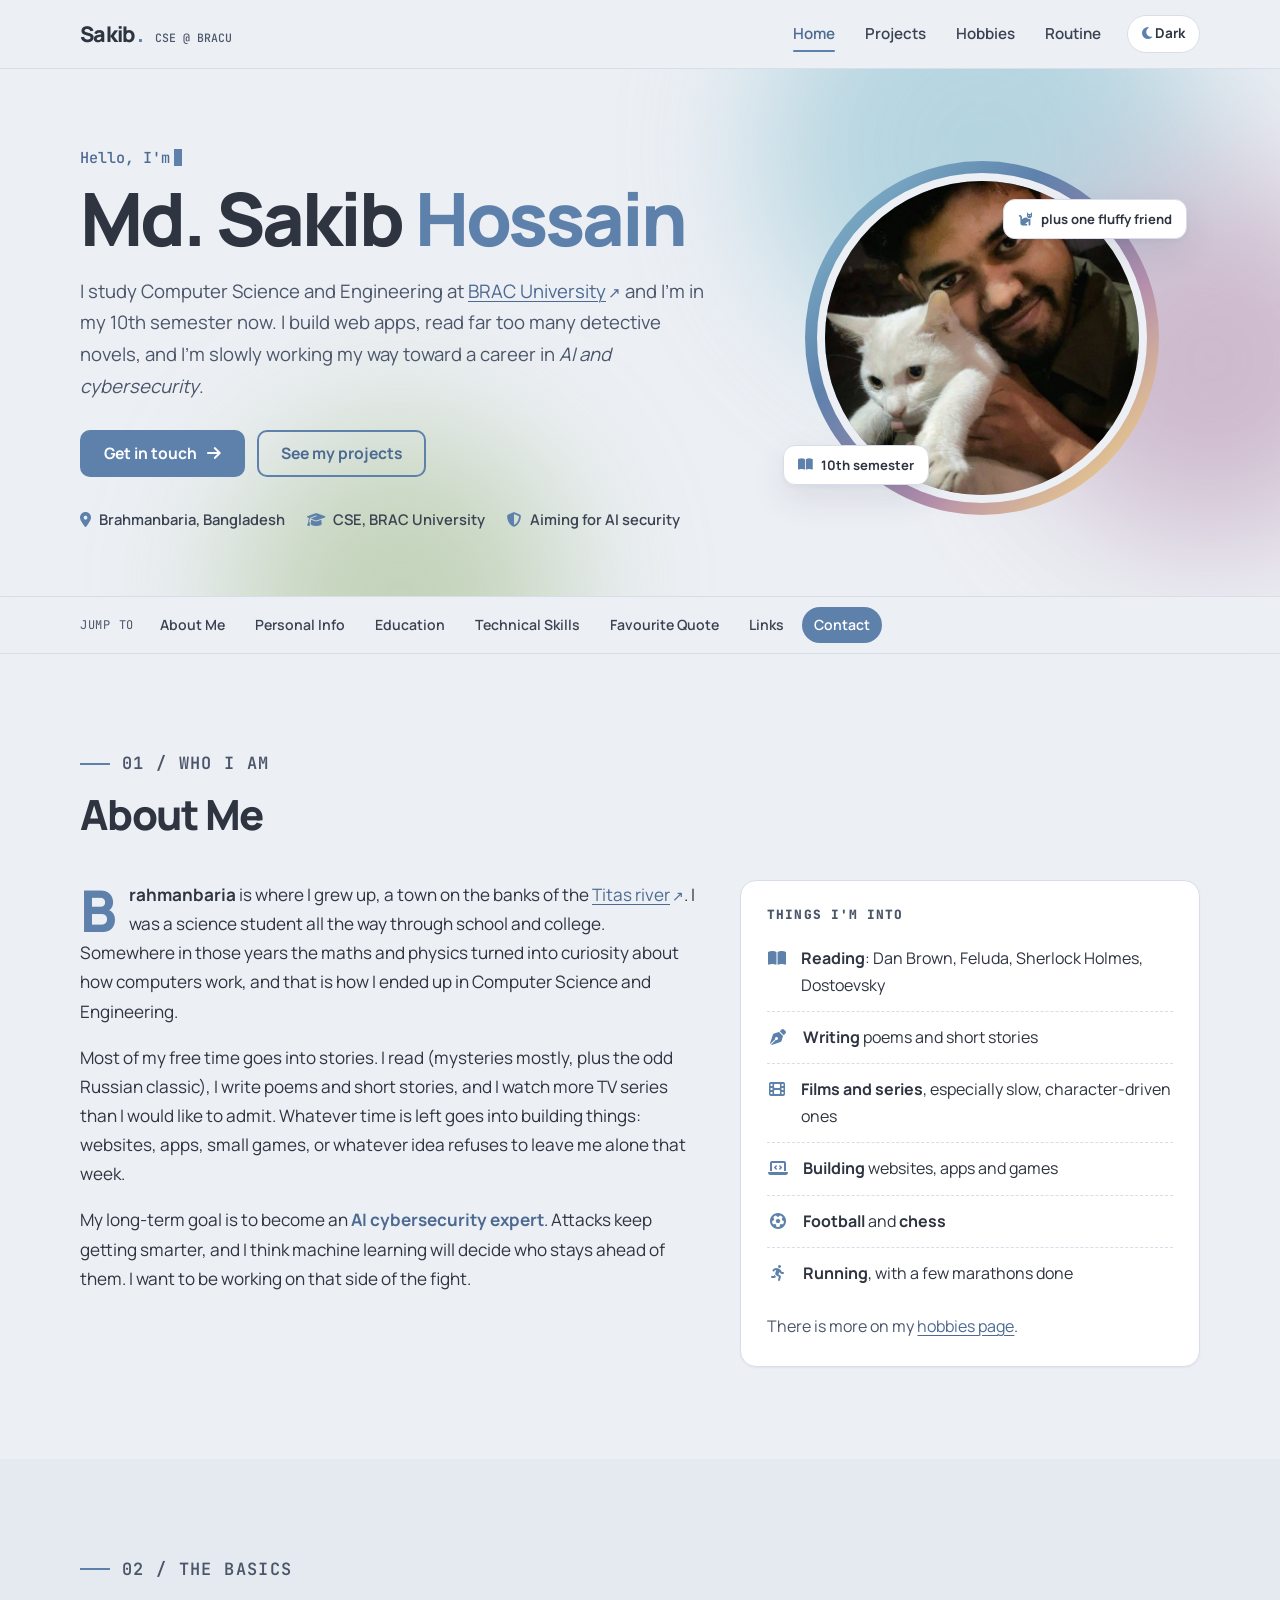
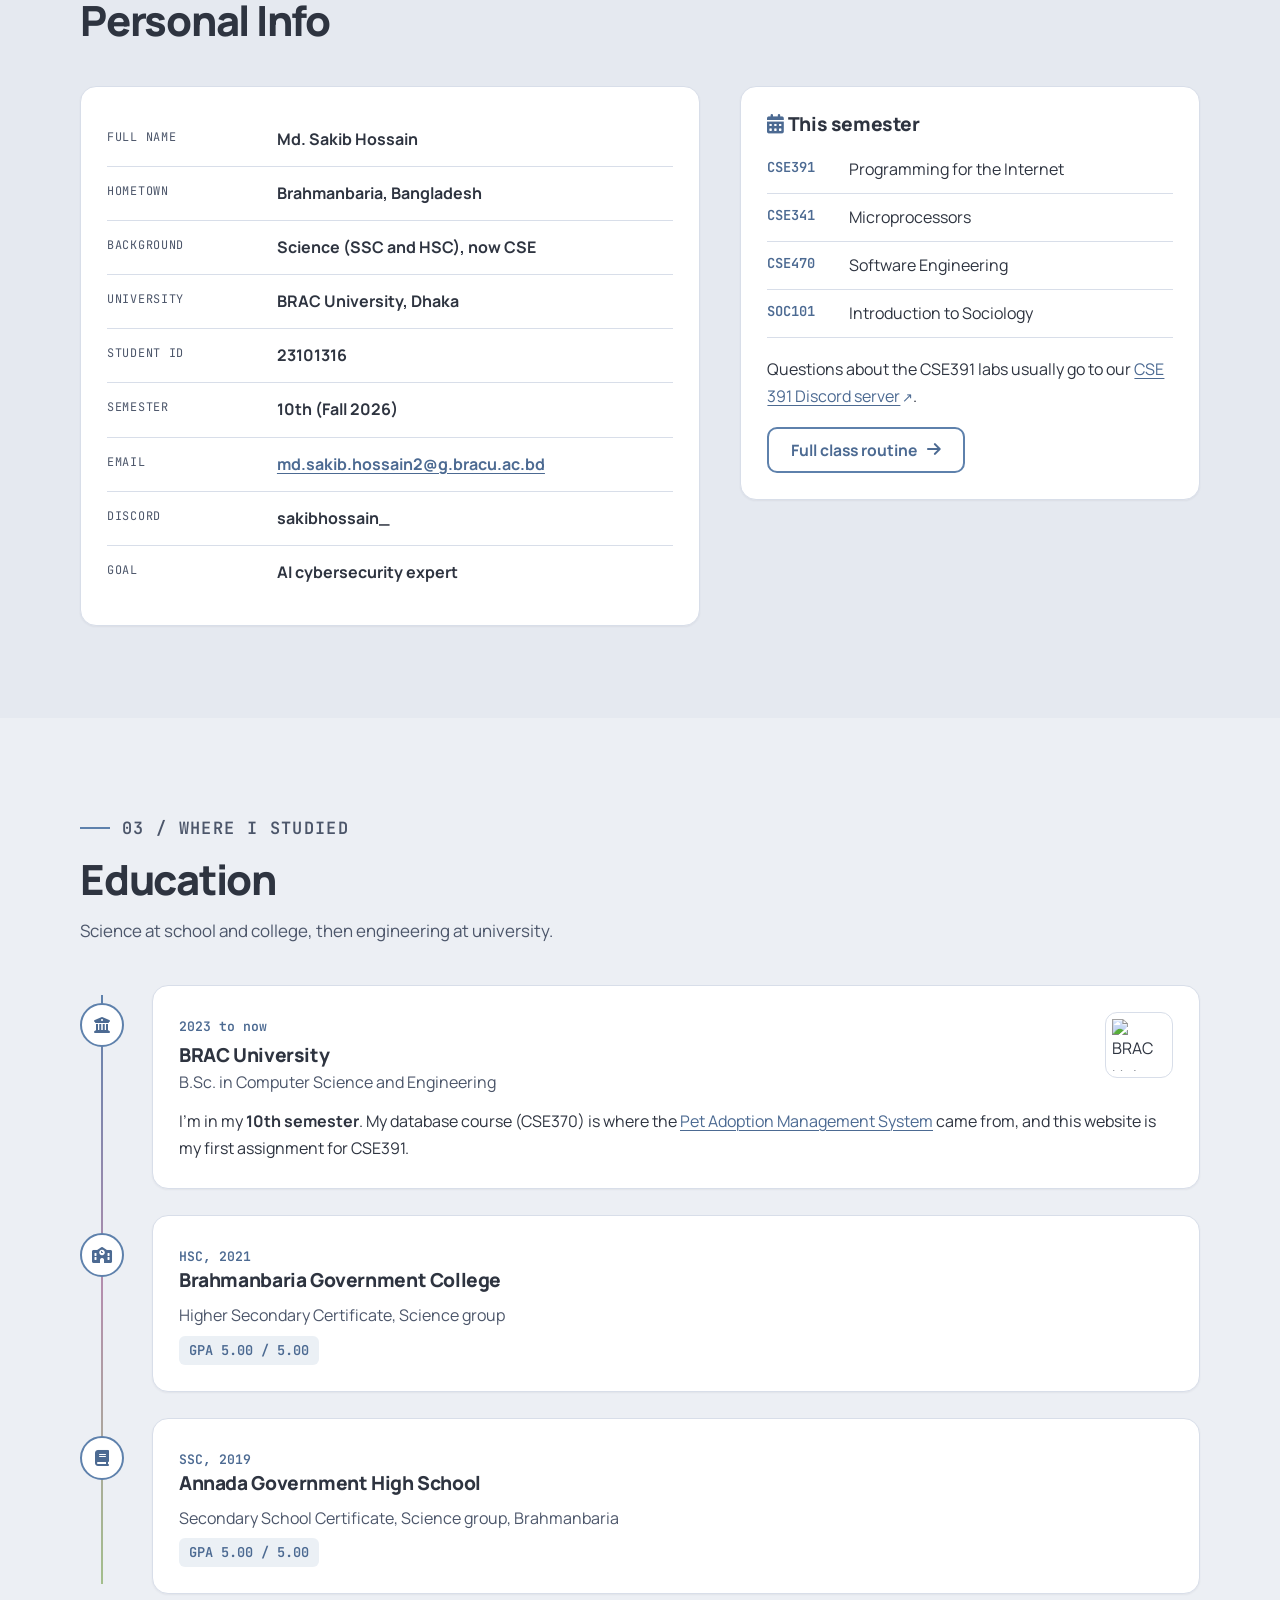
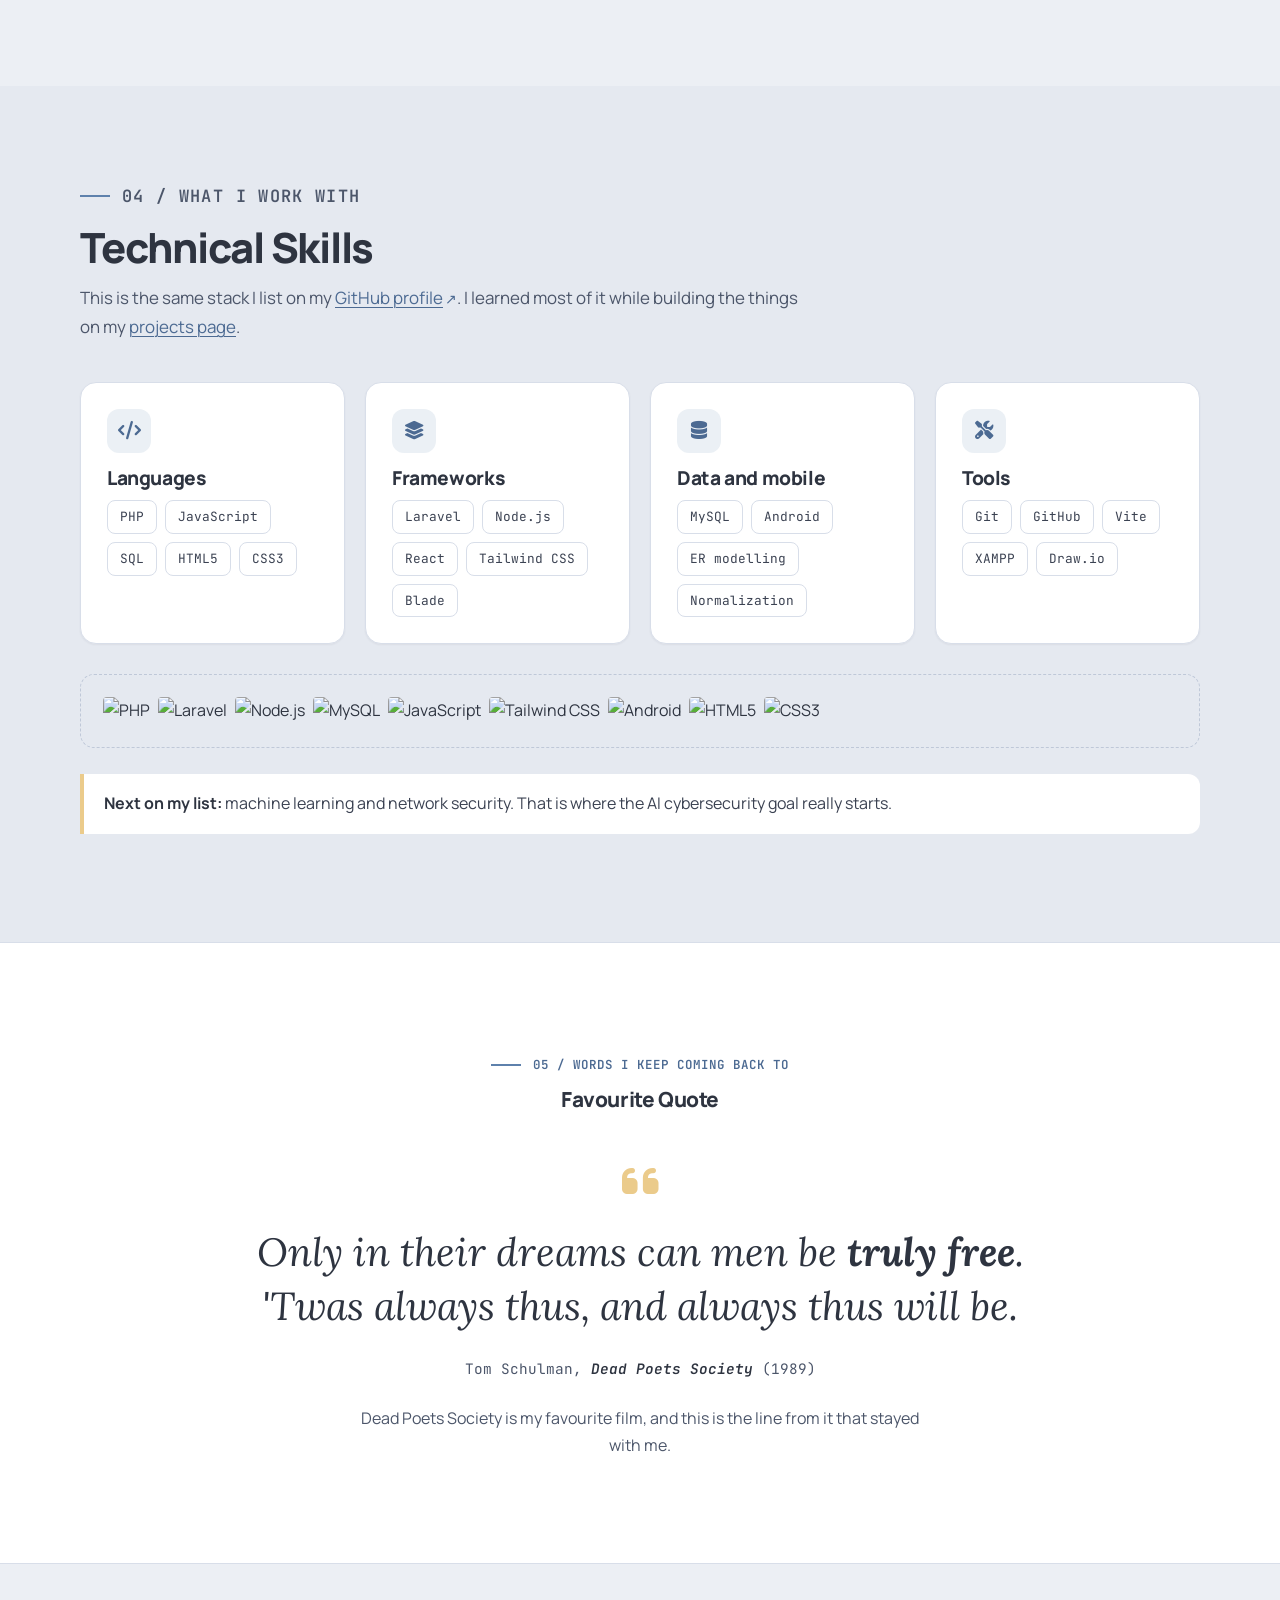
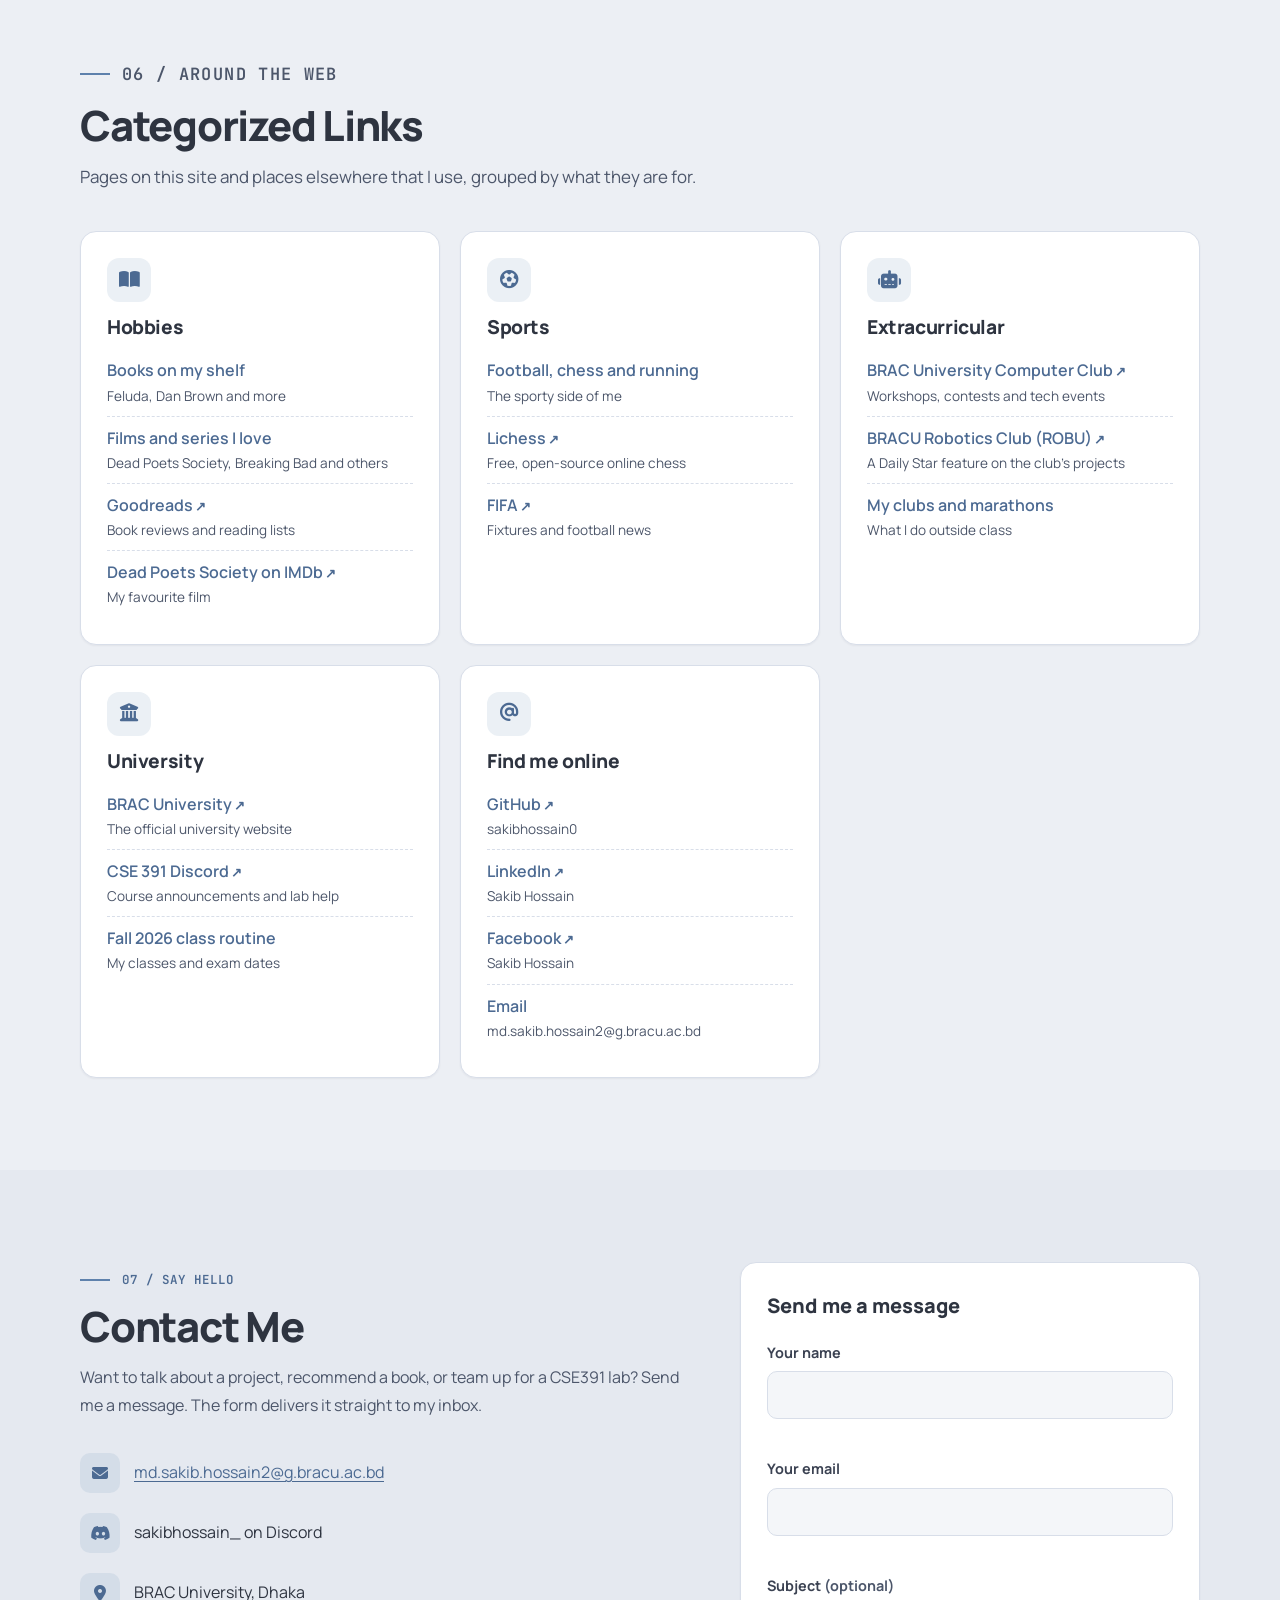
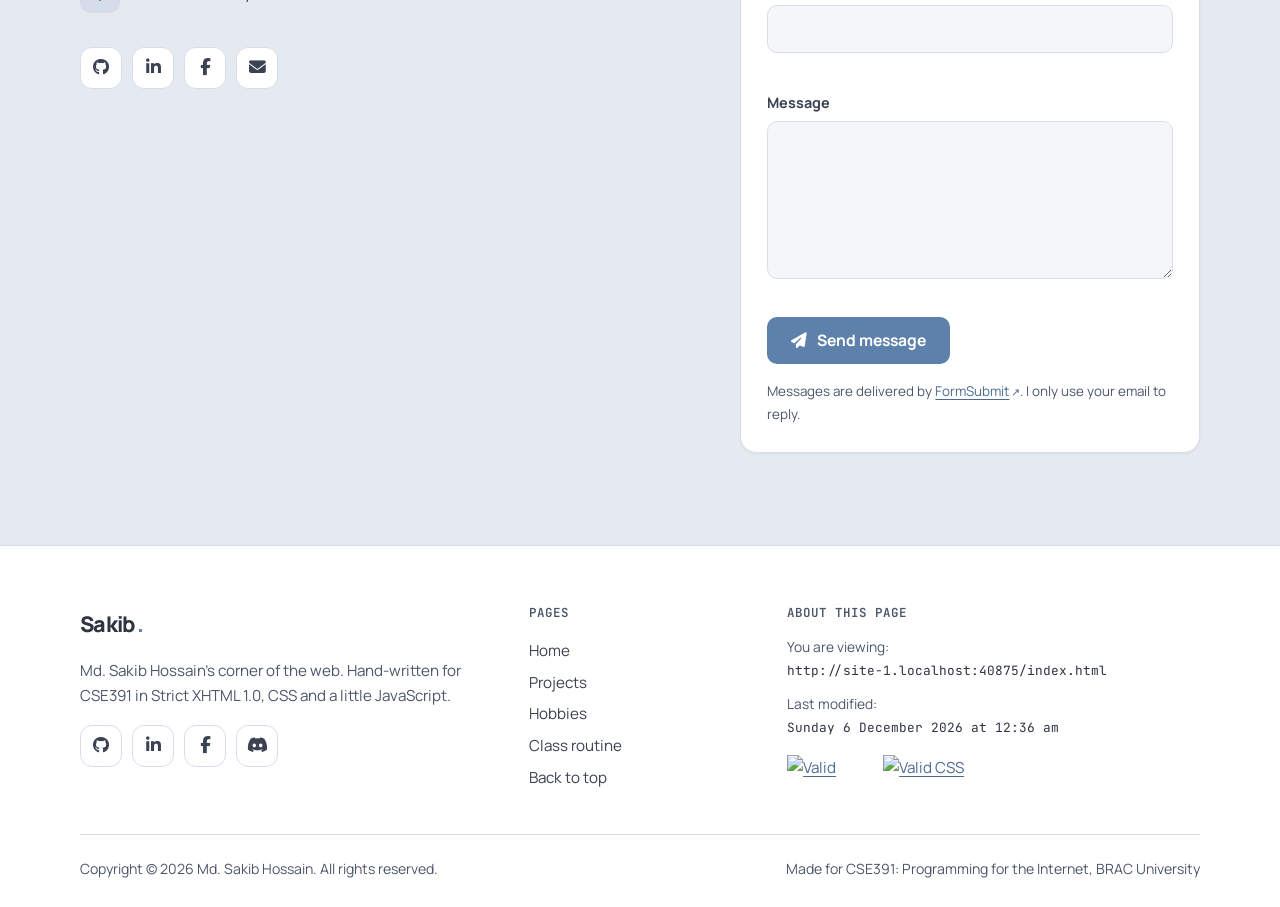
==== commit 5cb5823b: "Use BRACU email for contact form and mailto links Replace md.sakib.hossain2@gmail.com with md.sakib." ====
--- a/index.html
+++ b/index.html
@@ -171,7 +171,7 @@
           <dt>Semester</dt>
           <dd>10th (Fall 2026)</dd>
           <dt>Email</dt>
-          <dd><a href="mailto:md.sakib.hossain2@gmail.com">md.sakib.hossain2@gmail.com</a></dd>
+          <dd><a href="mailto:md.sakib.hossain2@g.bracu.ac.bd">md.sakib.hossain2@g.bracu.ac.bd</a></dd>
           <dt>Discord</dt>
           <dd>sakibhossain_</dd>
           <dt>Goal</dt>
@@ -375,7 +375,7 @@
           <li><a href="https://github.com/sakibhossain0" rel="external">GitHub</a><span>sakibhossain0</span></li>
           <li><a href="https://www.linkedin.com/in/sakib-hossain-7829b12a5" rel="external">LinkedIn</a><span>Sakib Hossain</span></li>
           <li><a href="https://www.facebook.com/sakib.hossain.927415" rel="external">Facebook</a><span>Sakib Hossain</span></li>
-          <li><a href="mailto:md.sakib.hossain2@gmail.com">Email</a><span>md.sakib.hossain2@gmail.com</span></li>
+          <li><a href="mailto:md.sakib.hossain2@g.bracu.ac.bd">Email</a><span>md.sakib.hossain2@g.bracu.ac.bd</span></li>
         </ul>
       </div>
     </div>
@@ -391,7 +391,7 @@
         <h2>Contact Me</h2>
         <p class="muted">Want to talk about a project, recommend a book, or team up for a CSE391 lab? Send me a message. The form delivers it straight to my inbox.</p>
         <ul class="contact-list">
-          <li><i class="fa-solid fa-envelope"></i><a href="mailto:md.sakib.hossain2@gmail.com">md.sakib.hossain2@gmail.com</a></li>
+          <li><i class="fa-solid fa-envelope"></i><a href="mailto:md.sakib.hossain2@g.bracu.ac.bd">md.sakib.hossain2@g.bracu.ac.bd</a></li>
           <li><i class="fa-brands fa-discord"></i><span>sakibhossain_ on Discord</span></li>
           <li><i class="fa-solid fa-location-dot"></i><span>BRAC University, Dhaka</span></li>
         </ul>
@@ -399,11 +399,11 @@
           <a href="https://github.com/sakibhossain0" rel="external" title="GitHub"><i class="fa-brands fa-github"></i><span class="sr-only">GitHub</span></a>
           <a href="https://www.linkedin.com/in/sakib-hossain-7829b12a5" rel="external" title="LinkedIn"><i class="fa-brands fa-linkedin-in"></i><span class="sr-only">LinkedIn</span></a>
           <a href="https://www.facebook.com/sakib.hossain.927415" rel="external" title="Facebook"><i class="fa-brands fa-facebook-f"></i><span class="sr-only">Facebook</span></a>
-          <a href="mailto:md.sakib.hossain2@gmail.com" title="Email"><i class="fa-solid fa-envelope"></i><span class="sr-only">Email</span></a>
+          <a href="mailto:md.sakib.hossain2@g.bracu.ac.bd" title="Email"><i class="fa-solid fa-envelope"></i><span class="sr-only">Email</span></a>
         </p>
       </div>
 
-      <form id="contact-form" class="card contact-form reveal" action="https://formsubmit.co/md.sakib.hossain2@gmail.com" method="post" accept-charset="utf-8">
+      <form id="contact-form" class="card contact-form reveal" action="https://formsubmit.co/md.sakib.hossain2@g.bracu.ac.bd" method="post" accept-charset="utf-8">
         <fieldset>
           <legend>Send me a message</legend>
           <input type="hidden" name="_subject" id="cf-subject-hidden" value="New message from your CSE391 homepage" />
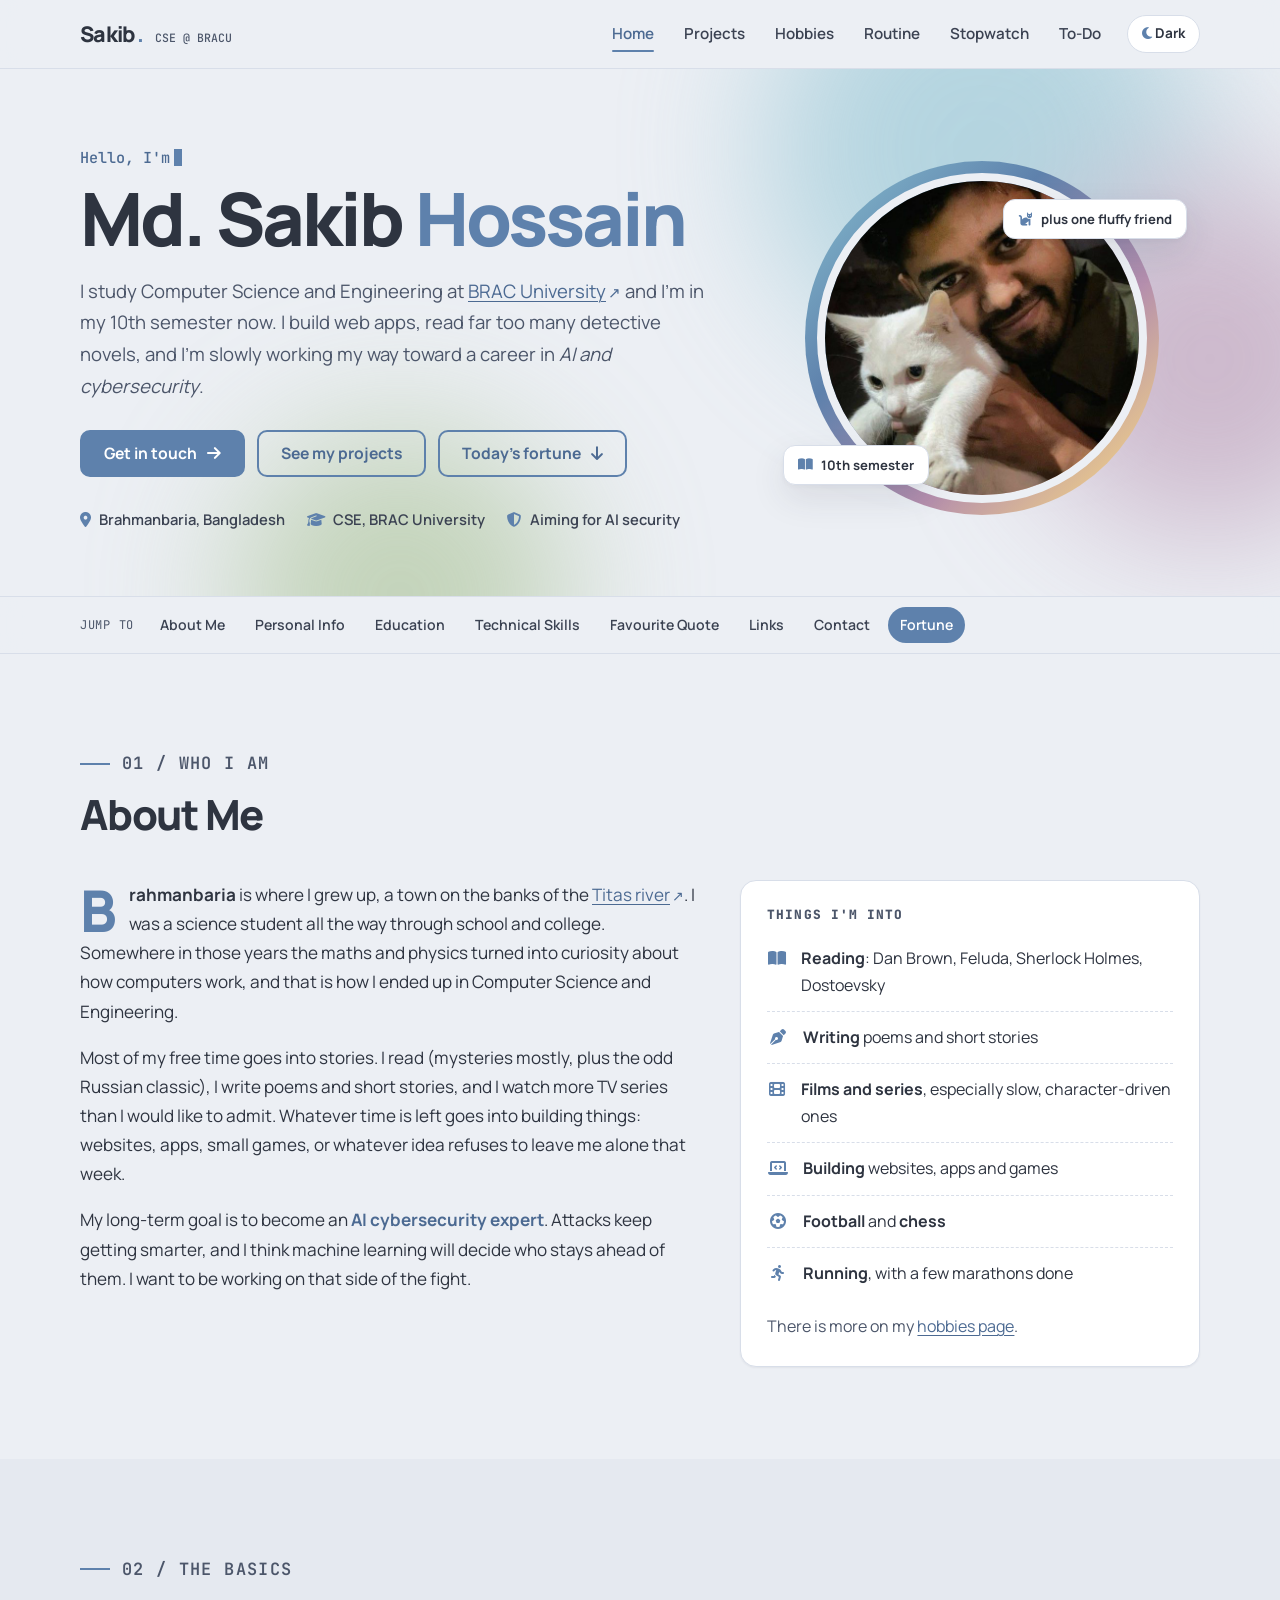
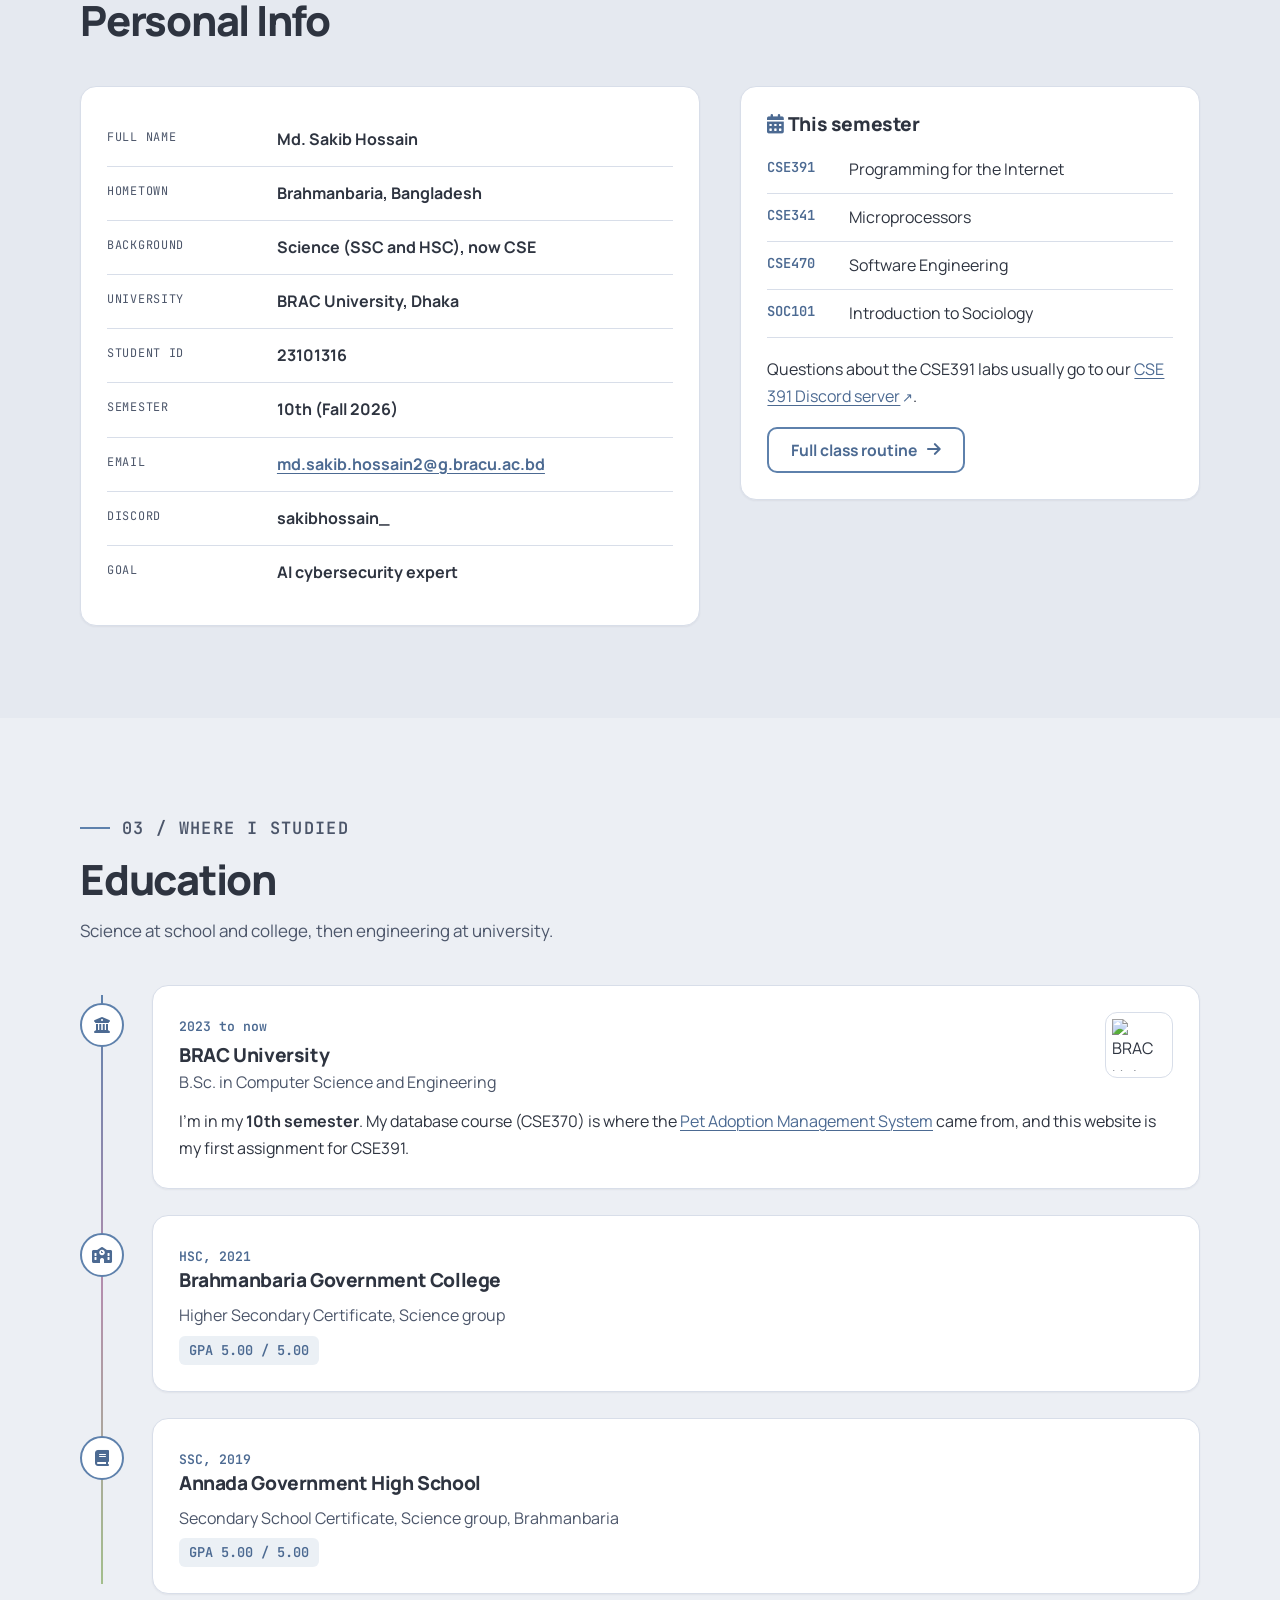
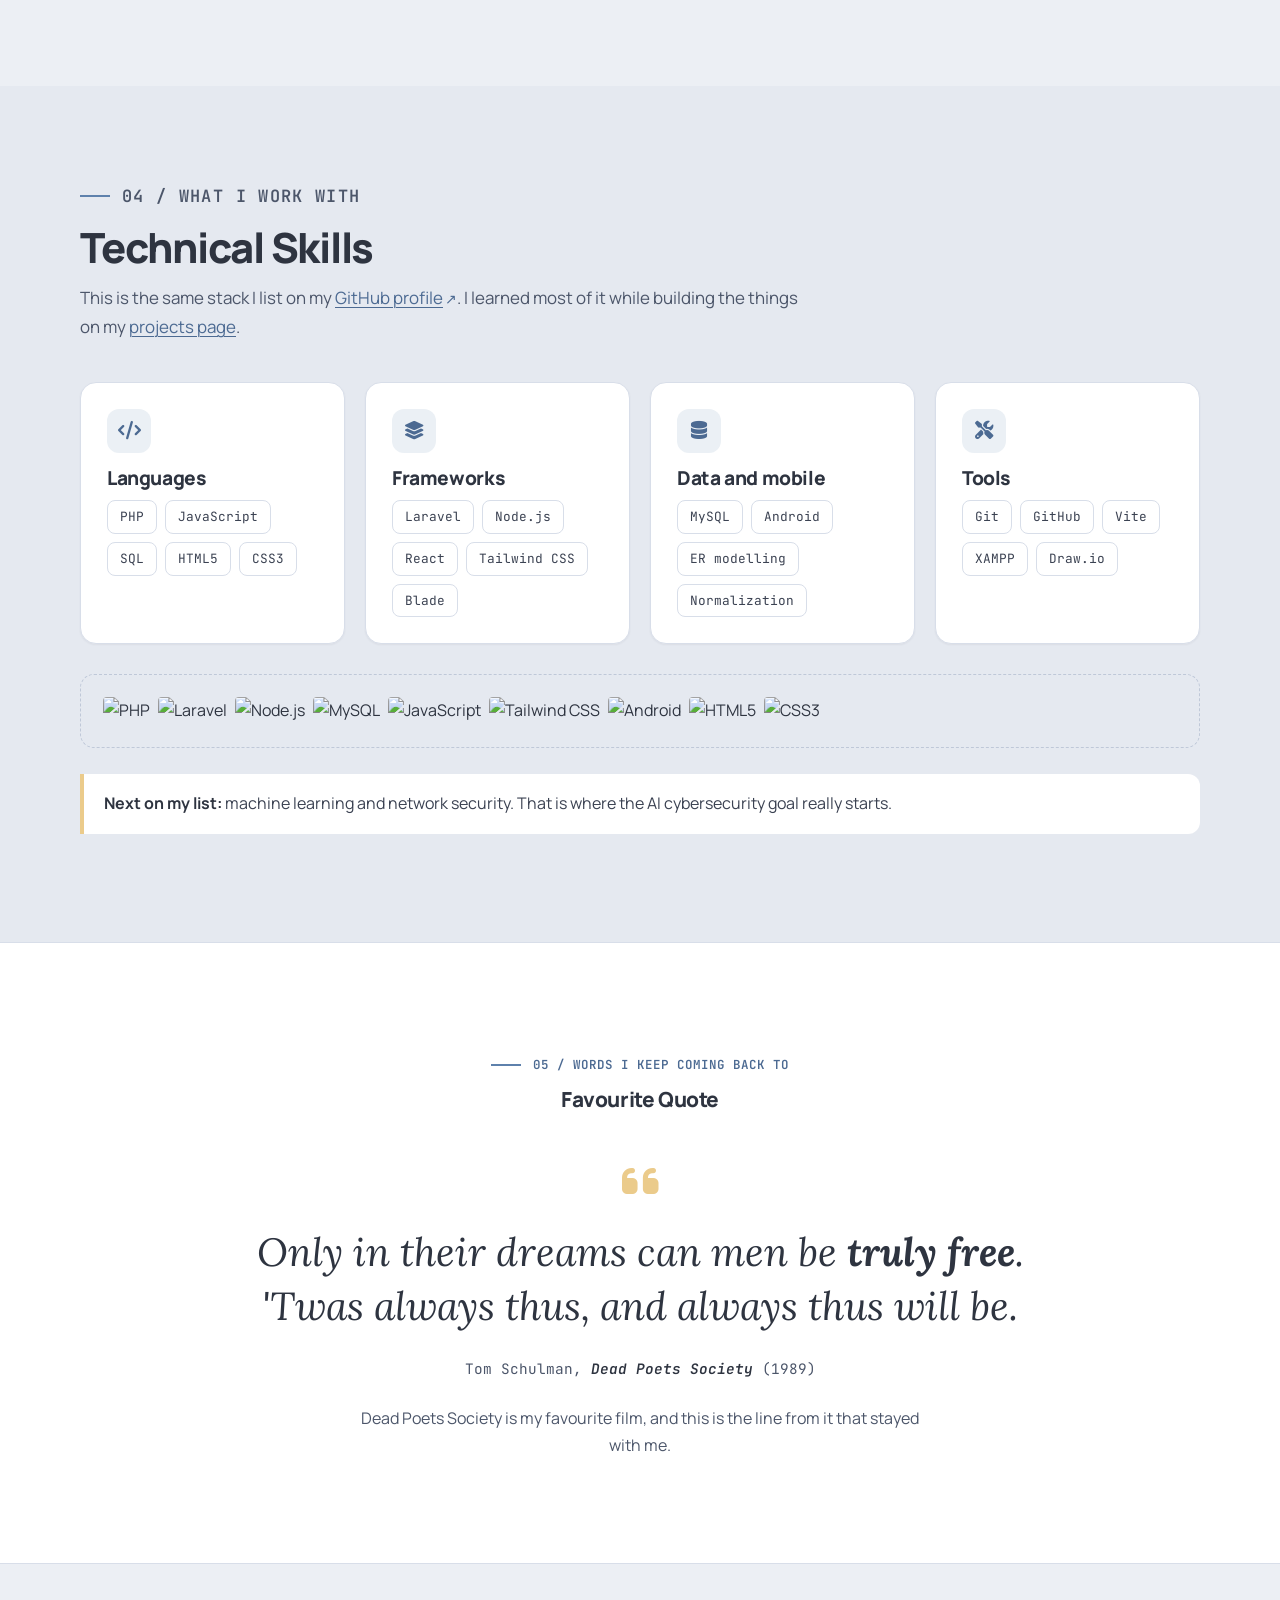
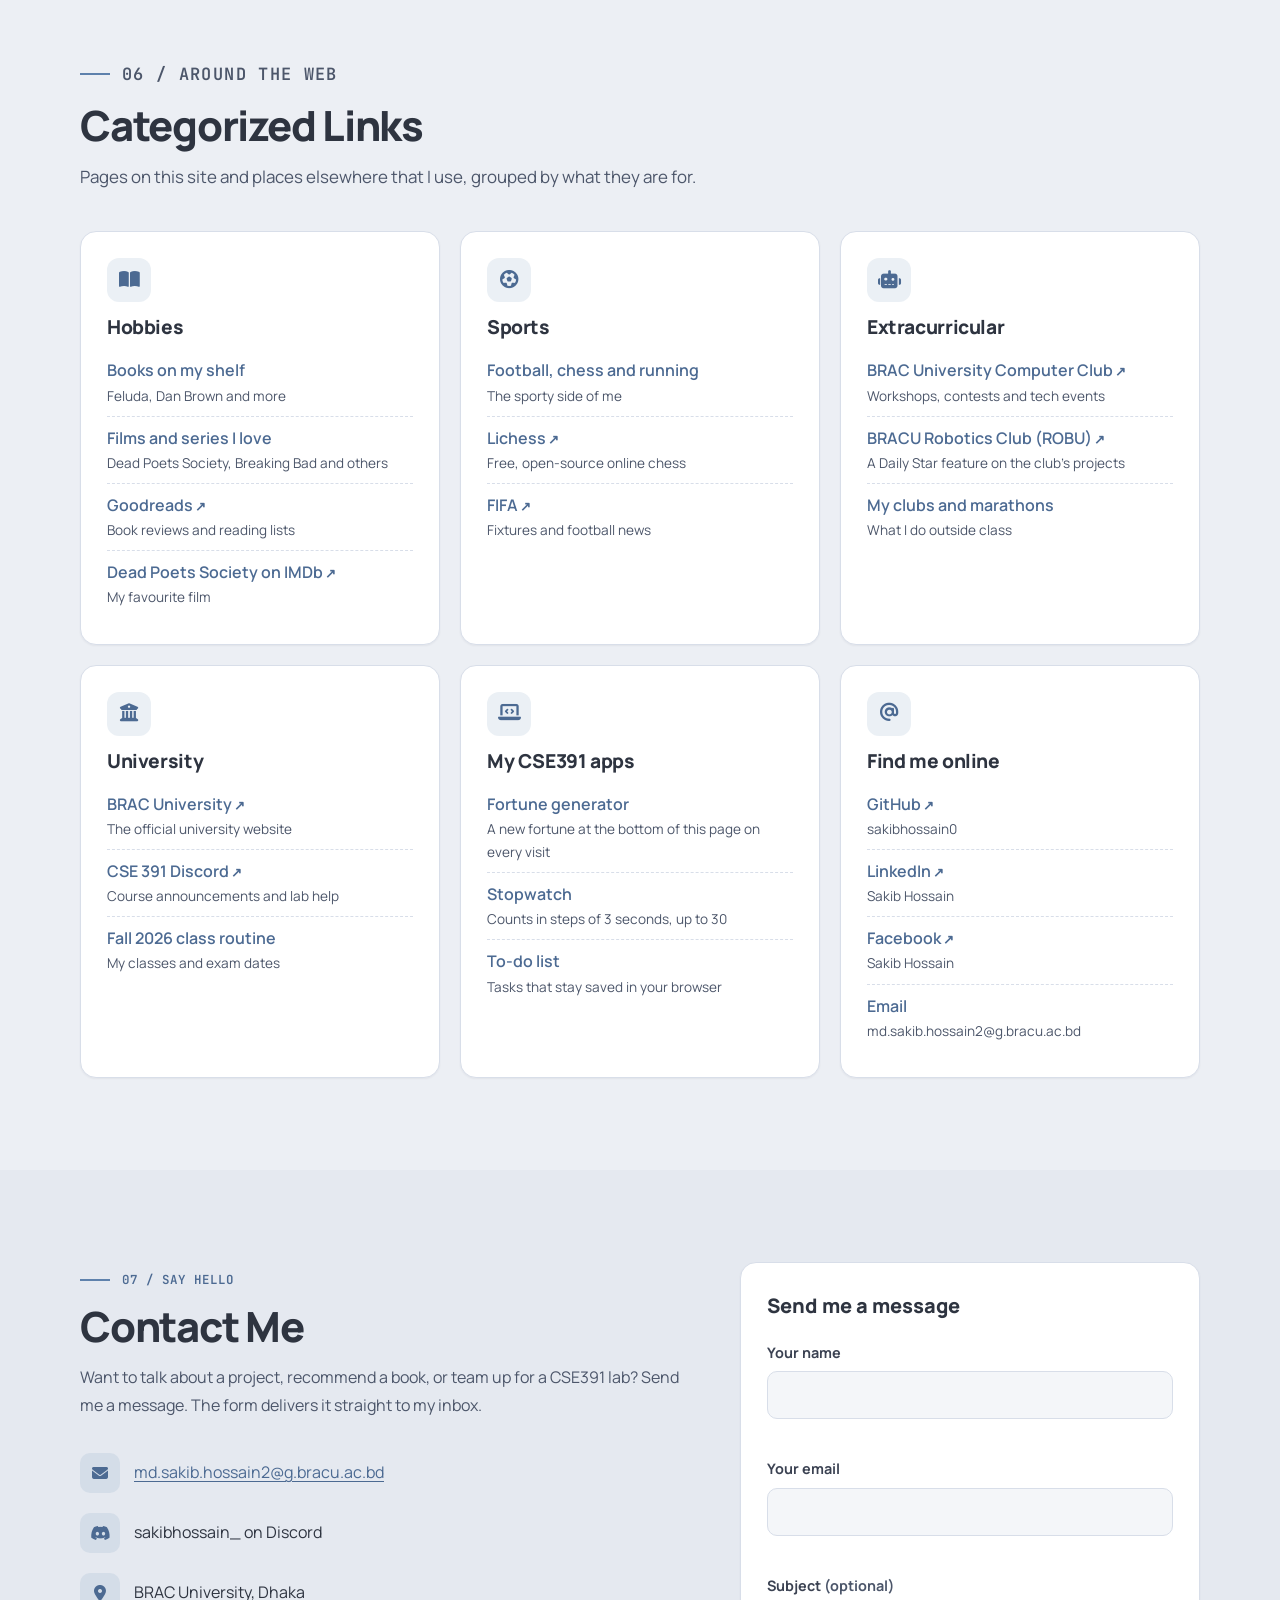
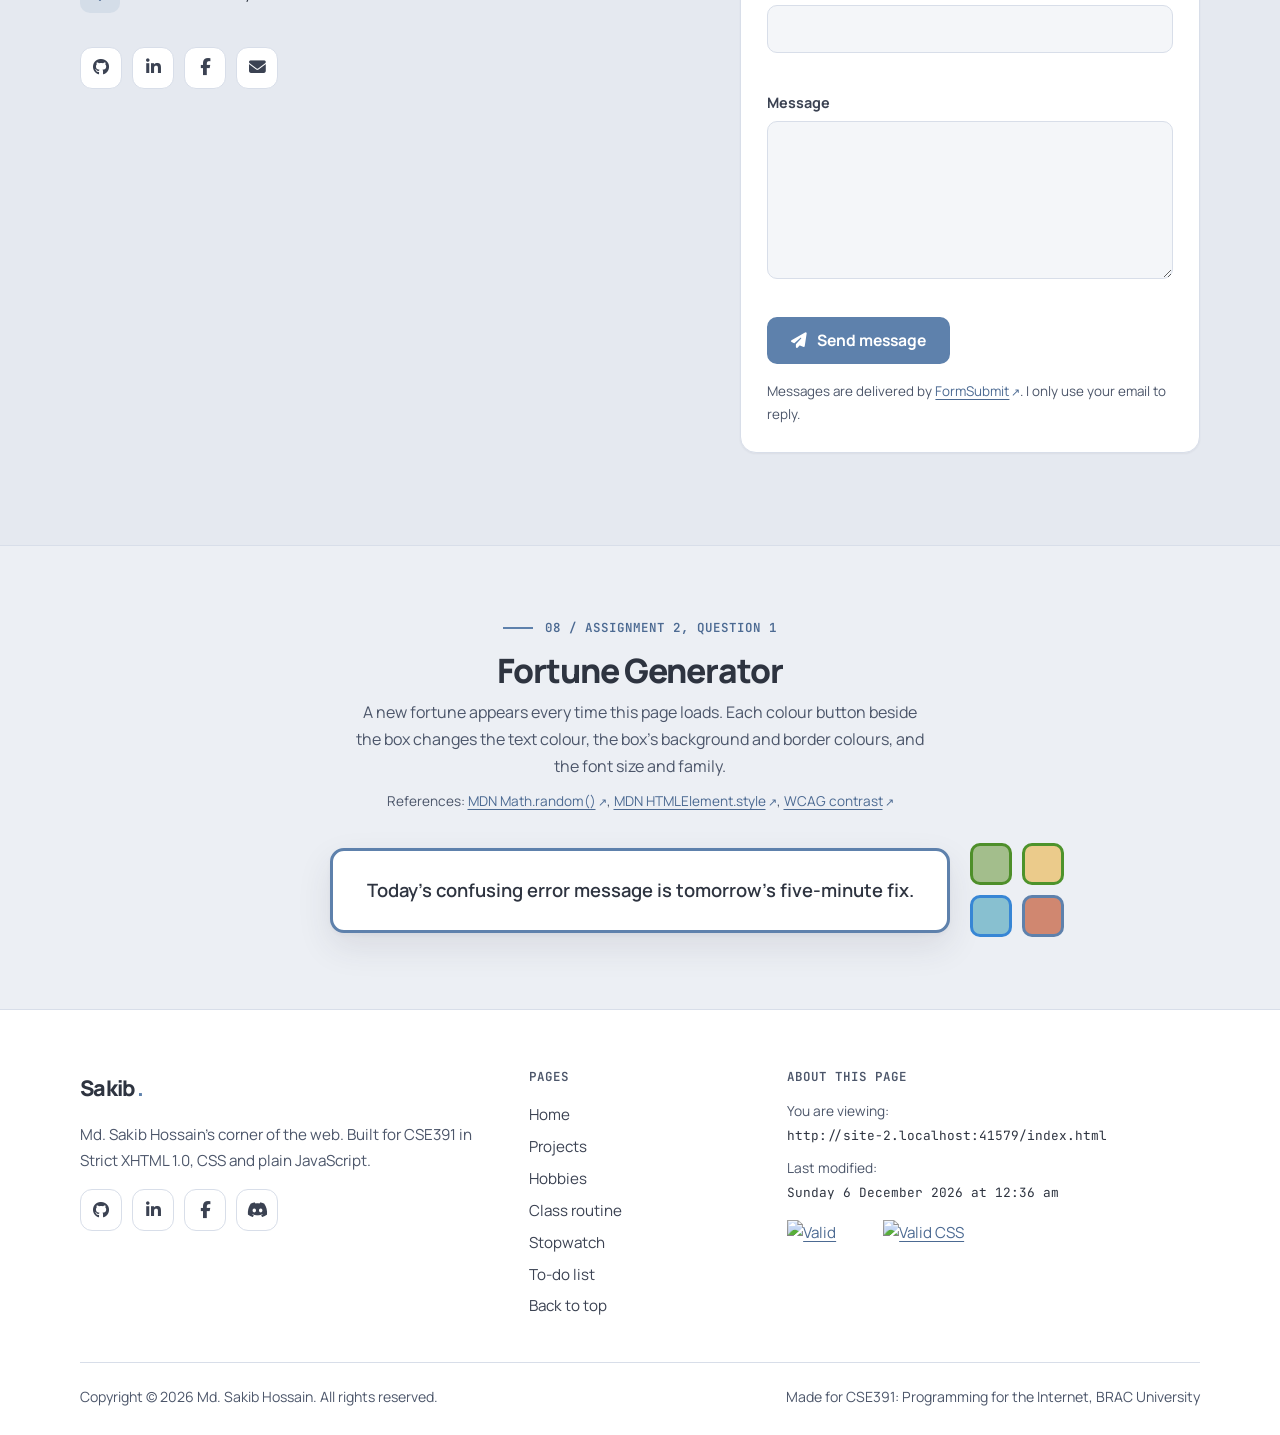
==== commit 3d430d25: "Add CSE391 Assignment 2: fortune generator, stopwatch and to-do list Fortune generator: a random for" ====
--- a/index.html
+++ b/index.html
@@ -14,6 +14,8 @@
   <link rel="stylesheet" type="text/css" href="https://cdnjs.cloudflare.com/ajax/libs/font-awesome/6.5.2/css/all.min.css" />
   <!-- External CSS: the shared stylesheet for every page -->
   <link rel="stylesheet" type="text/css" href="css/style.css" />
+  <!-- External CSS: Assignment 2 styles (the fortune box) -->
+  <link rel="stylesheet" type="text/css" href="css/apps.css" />
   <!-- Internal CSS: small tweaks used only on the home page -->
   <style type="text/css">
     .about-side h3 {
@@ -58,6 +60,8 @@
           <li><a href="projects.html">Projects</a></li>
           <li><a href="hobbies.html">Hobbies</a></li>
           <li><a href="routine.html">Routine</a></li>
+          <li><a href="stopwatch.html">Stopwatch</a></li>
+          <li><a href="todo.html">To-Do</a></li>
         </ul>
       </div>
       <div class="header-tools">
@@ -84,6 +88,7 @@
       <p class="btn-row rise delay-3">
         <a class="btn btn-primary" href="#contact">Get in touch <i class="fa-solid fa-arrow-right"></i></a>
         <a class="btn btn-ghost" href="projects.html">See my projects</a>
+        <a class="btn btn-ghost" href="#fortune">Today's fortune <i class="fa-solid fa-arrow-down"></i></a>
       </p>
       <ul class="facts rise delay-4">
         <li><i class="fa-solid fa-location-dot"></i>Brahmanbaria, Bangladesh</li>
@@ -115,6 +120,7 @@
       <li><a href="#quote">Favourite Quote</a></li>
       <li><a href="#links">Links</a></li>
       <li><a href="#contact">Contact</a></li>
+      <li><a href="#fortune">Fortune</a></li>
     </ul>
   </div>
 </div>
@@ -369,6 +375,15 @@
         </ul>
       </div>
       <div class="card lift link-card reveal">
+        <span class="icon-tile"><i class="fa-solid fa-laptop-code"></i></span>
+        <h3>My CSE391 apps</h3>
+        <ul>
+          <li><a href="#fortune">Fortune generator</a><span>A new fortune at the bottom of this page on every visit</span></li>
+          <li><a href="stopwatch.html">Stopwatch</a><span>Counts in steps of 3 seconds, up to 30</span></li>
+          <li><a href="todo.html">To-do list</a><span>Tasks that stay saved in your browser</span></li>
+        </ul>
+      </div>
+      <div class="card lift link-card reveal">
         <span class="icon-tile"><i class="fa-solid fa-at"></i></span>
         <h3>Find me online</h3>
         <ul>
@@ -439,6 +454,30 @@
   </div>
 </div>
 
+<!-- ========== 08 Fortune generator (Assignment 2, Question 1) ==========
+     Centred box just above the footer. js/fortune.js puts a random
+     fortune in it on every page load; the four colour buttons beside
+     it change its colours, font size and font family. -->
+<div class="fortune-band" id="fortune">
+  <div class="wrap">
+    <p class="eyebrow">08 / Assignment 2, Question 1</p>
+    <h2>Fortune Generator</h2>
+    <p class="how">A new fortune appears every time this page loads. Each colour button beside the box changes the text colour, the box's background and border colours, and the font size and family.</p>
+    <p class="refs-line">References: <a href="https://developer.mozilla.org/en-US/docs/Web/JavaScript/Reference/Global_Objects/Math/random" rel="external">MDN Math.random()</a>, <a href="https://developer.mozilla.org/en-US/docs/Web/API/HTMLElement/style" rel="external">MDN HTMLElement.style</a>, <a href="https://www.w3.org/WAI/WCAG21/Understanding/contrast-minimum.html" rel="external">WCAG contrast</a></p>
+    <div class="fortune-row">
+      <div class="fortune-box" id="fortune-box">
+        <p class="fortune-text" id="fortune-text">Turn on JavaScript to see your fortune.</p>
+      </div>
+      <div class="fortune-buttons">
+        <button type="button" class="swatch swatch-green" id="look-green" title="Green look"><span class="sr-only">Green look</span></button>
+        <button type="button" class="swatch swatch-yellow" id="look-yellow" title="Yellow look"><span class="sr-only">Yellow look</span></button>
+        <button type="button" class="swatch swatch-blue" id="look-blue" title="Blue look"><span class="sr-only">Blue look</span></button>
+        <button type="button" class="swatch swatch-orange" id="look-orange" title="Orange look"><span class="sr-only">Orange look</span></button>
+      </div>
+    </div>
+  </div>
+</div>
+
 </div><!-- /#main -->
 
 <!-- ========== Footer ========== -->
@@ -447,7 +486,7 @@
     <div class="footer-grid">
       <div>
         <p><a class="brand" href="index.html">Sakib<span class="dot">.</span></a></p>
-        <p class="muted">Md. Sakib Hossain's corner of the web. Hand-written for CSE391 in Strict XHTML 1.0, CSS and a little JavaScript.</p>
+        <p class="muted">Md. Sakib Hossain's corner of the web. Built for CSE391 in Strict XHTML 1.0, CSS and plain JavaScript.</p>
         <p class="socials">
           <a href="https://github.com/sakibhossain0" rel="external" title="GitHub"><i class="fa-brands fa-github"></i><span class="sr-only">GitHub</span></a>
           <a href="https://www.linkedin.com/in/sakib-hossain-7829b12a5" rel="external" title="LinkedIn"><i class="fa-brands fa-linkedin-in"></i><span class="sr-only">LinkedIn</span></a>
@@ -462,6 +501,8 @@
           <li><a href="projects.html">Projects</a></li>
           <li><a href="hobbies.html">Hobbies</a></li>
           <li><a href="routine.html">Class routine</a></li>
+          <li><a href="stopwatch.html">Stopwatch</a></li>
+          <li><a href="todo.html">To-do list</a></li>
           <li><a href="#top">Back to top</a></li>
         </ul>
       </div>
@@ -488,5 +529,6 @@
 </div><!-- /#root -->
 
 <script type="text/javascript" src="js/script.js"></script>
+<script type="text/javascript" src="js/fortune.js"></script>
 </body>
 </html>
--- a/css/style.css
+++ b/css/style.css
@@ -32,6 +32,7 @@
   --green: #A3BE8C;
   --purple: #B48EAD;
   --gold-text: #8A6D1F;
+  --red-text: #A3434D;
   --on-accent: #FFFFFF;
   --header-bg: rgba(236, 239, 244, 0.86);
   --stripe: #F2F4F8;
@@ -58,6 +59,7 @@
   --accent-soft: rgba(136, 192, 208, 0.14);
   --link: #88C0D0;
   --gold-text: #EBCB8B;
+  --red-text: #E8A0A7;
   --on-accent: #2E3440;
   --header-bg: rgba(46, 52, 64, 0.86);
   --stripe: #343A47;
@@ -1291,7 +1293,7 @@
   display: block;
   min-height: 1.2em;
   margin-top: 4px;
-  color: var(--red);
+  color: var(--red-text);
   font-size: 0.84rem;
   font-weight: 600;
 }
@@ -2056,6 +2058,28 @@
 
 /* ---------- 15. Responsive layout ---------- */
 
+/* six nav links since Assignment 2: on mid-size screens drop the
+   small tagline and tighten the links so the header stays on one line */
+@media (min-width: 761px) and (max-width: 1060px) {
+  .brand small {
+    display: none;
+  }
+
+  #site-nav a {
+    padding: 8px 11px;
+    white-space: nowrap;
+  }
+
+  #site-nav a::after {
+    left: 11px;
+    right: 11px;
+  }
+
+  .theme-toggle {
+    white-space: nowrap;
+  }
+}
+
 @media (max-width: 980px) {
   .hero .wrap {
     grid-template-columns: minmax(0, 1fr);
--- a/css/apps.css
+++ b/css/apps.css
@@ -0,0 +1,486 @@
+/* ============================================================
+   Md. Sakib Hossain - CSE391 Assignment 2: JavaScript apps
+   Styles for the fortune box (home page), the stopwatch and the
+   to-do list. Loaded after style.css, so it reuses the same Nord
+   colour tokens and follows the dark/light toggle.
+   ============================================================ */
+
+
+/* ---------- 1. Shared by the app pages ---------- */
+
+/* stopwatch buttons that can't be pressed right now */
+.stopwatch .btn:disabled,
+.stopwatch .btn:disabled:hover {
+  opacity: 0.45;
+  cursor: not-allowed;
+  transform: none;
+  box-shadow: none;
+}
+
+.stopwatch .btn-primary:disabled:hover {
+  background: var(--accent);
+  border-color: var(--accent);
+}
+
+.stopwatch .btn-ghost:disabled:hover {
+  background: transparent;
+}
+
+.stopwatch .btn:disabled:hover i {
+  transform: none;
+}
+
+.section .app-card h2 {
+  margin: 10px 0 14px;
+  font-size: 1.35rem;
+}
+
+/* "References" list under each app */
+.refs-title {
+  margin: 26px 0 10px;
+  font-size: 1rem;
+}
+
+.refs {
+  margin: 0;
+  padding-left: 20px;
+  color: var(--muted);
+  font-size: 0.9rem;
+}
+
+.refs li {
+  margin-bottom: 6px;
+}
+
+
+/* ---------- 2. Question 1: fortune box (home page) ---------- */
+
+.fortune-band {
+  padding: 64px 0 72px;
+  border-top: 1px solid var(--line);
+  text-align: center;
+  scroll-margin-top: 120px;
+}
+
+.fortune-band h2 {
+  margin: 12px 0 8px;
+  font-size: clamp(1.6rem, 3vw, 2.1rem);
+  letter-spacing: -0.03em;
+}
+
+.fortune-band .how {
+  max-width: 36em;
+  margin: 0 auto 10px;
+  color: var(--muted);
+}
+
+.fortune-band .refs-line {
+  margin: 0 auto 30px;
+  color: var(--muted);
+  font-size: 0.85rem;
+}
+
+/* Three columns: empty | box | buttons. The box sits in the middle
+   column, so it is truly centred, and the buttons sit beside it. */
+.fortune-row {
+  display: grid;
+  grid-template-columns: minmax(0, 1fr) minmax(0, 620px) minmax(0, 1fr);
+  align-items: center;
+  gap: 20px;
+}
+
+.fortune-box {
+  grid-column: 2;
+  padding: 26px 30px;
+  border: 3px solid var(--accent);
+  border-radius: 14px;
+  background: var(--surface);
+  box-shadow: var(--shadow);
+  transition: background-color 0.35s ease, border-color 0.35s ease;
+}
+
+.fortune-text {
+  margin: 0;
+  color: var(--text);
+  font-size: 1.15rem;
+  font-weight: 600;
+  line-height: 1.5;
+  transition: color 0.35s ease, font-size 0.35s ease;
+}
+
+.fortune-buttons {
+  grid-column: 3;
+  justify-self: start;
+  display: grid;
+  grid-template-columns: repeat(2, 42px);
+  gap: 10px;
+}
+
+/* the colour buttons; fortune.js paints each one in the colours of
+   the look it applies, so they work as tiny previews */
+.swatch {
+  width: 42px;
+  height: 42px;
+  padding: 0;
+  border: 3px solid var(--line-strong);
+  border-radius: 10px;
+  background: var(--surface);
+  cursor: pointer;
+  transition: transform 0.2s ease, box-shadow 0.2s ease;
+}
+
+.swatch:hover {
+  transform: translateY(-2px) scale(1.06);
+  box-shadow: var(--shadow);
+}
+
+.swatch.is-active {
+  box-shadow: 0 0 0 3px var(--bg), 0 0 0 5px var(--text);
+}
+
+
+/* ---------- 3. Question 2: stopwatch ---------- */
+
+.stopwatch {
+  text-align: center;
+}
+
+.sw-face {
+  margin: 0 0 22px;
+  padding: 30px 16px 24px;
+  border: 1px solid var(--line);
+  border-radius: 18px;
+  background: var(--bg-soft);
+}
+
+.sw-time {
+  margin: 0;
+  color: var(--text);
+  font-family: "JetBrains Mono", Consolas, monospace;
+  font-size: clamp(3.4rem, 13vw, 5.6rem);
+  font-weight: 600;
+  font-variant-numeric: tabular-nums;
+  line-height: 1;
+  letter-spacing: -0.02em;
+  transition: color 0.3s ease;
+}
+
+.stopwatch.is-running .sw-time {
+  color: var(--accent-strong);
+}
+
+.stopwatch.is-finished .sw-time {
+  color: var(--red-text);
+}
+
+.sw-label {
+  margin: 10px 0 0;
+  color: var(--muted);
+  font-family: "JetBrains Mono", Consolas, monospace;
+  font-size: 0.75rem;
+  letter-spacing: 0.08em;
+  text-transform: uppercase;
+}
+
+/* ten segments, one for every 3 seconds up to 30 */
+.sw-steps {
+  display: grid;
+  grid-template-columns: repeat(10, minmax(0, 1fr));
+  gap: 6px;
+  margin: 0 0 18px;
+  padding: 0;
+  list-style: none;
+}
+
+.sw-steps li {
+  padding-top: 6px;
+  border-top: 6px solid var(--line);
+  color: var(--muted);
+  font-family: "JetBrains Mono", Consolas, monospace;
+  font-size: 0.72rem;
+  transition: border-color 0.3s ease, color 0.3s ease;
+}
+
+.sw-steps li.done {
+  border-top-color: var(--accent);
+  color: var(--text);
+  font-weight: 600;
+}
+
+/* the segment the stopwatch is counting towards blinks while it runs */
+.sw-steps li.next {
+  animation: step-blink 1s ease-in-out infinite;
+}
+
+.stopwatch.is-finished .sw-steps li.done {
+  border-top-color: var(--red-text);
+}
+
+.sw-status {
+  min-height: 1.7em;
+  margin: 0 0 20px;
+  color: var(--muted);
+  font-weight: 600;
+}
+
+.stopwatch .btn-row {
+  justify-content: center;
+}
+
+@keyframes step-blink {
+  0%, 100% { border-top-color: var(--line); }
+  50%      { border-top-color: var(--frost); }
+}
+
+
+/* ---------- 4. Question 3: to-do list ---------- */
+
+/* min-width: 0 stops the fieldset growing wider than the card on phones */
+.todo-form fieldset {
+  min-width: 0;
+  margin: 0;
+  padding: 0;
+  border: 0;
+}
+
+.todo-form legend {
+  margin-bottom: 6px;
+  padding: 0;
+  color: var(--text-2);
+  font-size: 0.9rem;
+  font-weight: 700;
+}
+
+.todo-form label {
+  display: block;
+  margin-bottom: 8px;
+  color: var(--muted);
+  font-size: 0.92rem;
+}
+
+.todo-add {
+  display: flex;
+  gap: 10px;
+}
+
+.todo-add input {
+  flex: 1;
+  min-width: 0;
+  padding: 12px 14px;
+  border: 1.5px solid var(--line);
+  border-radius: 10px;
+  background: var(--surface-2);
+  color: var(--text);
+  font-family: inherit;
+  font-size: 1rem;
+  transition: border-color 0.2s ease, box-shadow 0.2s ease, background-color 0.2s ease;
+}
+
+/* browsers draw placeholders very faintly; this keeps them readable */
+.todo-add input::placeholder {
+  color: var(--muted);
+  opacity: 1;
+}
+
+.todo-add input:hover {
+  border-color: var(--line-strong);
+}
+
+.todo-add input:focus {
+  outline: none;
+  border-color: var(--accent);
+  background: var(--surface);
+  box-shadow: 0 0 0 4px var(--accent-soft);
+}
+
+.todo-form.has-error .todo-add input {
+  border-color: var(--red);
+}
+
+.todo-add .btn {
+  flex-shrink: 0;
+}
+
+.todo-summary {
+  margin: 18px 0 12px;
+  color: var(--muted);
+  font-family: "JetBrains Mono", Consolas, monospace;
+  font-size: 0.8rem;
+  letter-spacing: 0.04em;
+  text-transform: uppercase;
+}
+
+.todo-list {
+  margin: 0;
+  padding: 0;
+  list-style: none;
+}
+
+.todo-item {
+  display: flex;
+  align-items: center;
+  gap: 12px;
+  margin-bottom: 10px;
+  padding: 10px 10px 10px 14px;
+  border: 1px solid var(--line);
+  border-radius: 12px;
+  background: var(--surface-2);
+  animation: rise 0.35s ease both;
+  transition: border-color 0.2s ease, background-color 0.2s ease;
+}
+
+.todo-item:hover {
+  border-color: var(--line-strong);
+}
+
+/* the label wraps the checkbox and the text, so clicking the text
+   ticks the box too */
+.todo-item label {
+  display: flex;
+  flex: 1;
+  align-items: center;
+  gap: 12px;
+  min-width: 0;
+  cursor: pointer;
+}
+
+.todo-item input {
+  flex-shrink: 0;
+  width: 20px;
+  height: 20px;
+  margin: 0;
+  cursor: pointer;
+}
+
+.todo-text {
+  overflow-wrap: break-word;
+  min-width: 0;
+}
+
+.todo-item.done .todo-text {
+  color: var(--muted);
+  text-decoration: line-through;
+}
+
+.todo-delete {
+  display: inline-flex;
+  flex-shrink: 0;
+  align-items: center;
+  gap: 6px;
+  padding: 7px 12px;
+  border: 1px solid var(--line);
+  border-radius: 8px;
+  background: var(--surface);
+  color: var(--text-2);
+  font-family: inherit;
+  font-size: 0.85rem;
+  font-weight: 700;
+  cursor: pointer;
+  transition: background-color 0.2s ease, border-color 0.2s ease, color 0.2s ease;
+}
+
+.todo-delete:hover {
+  border-color: #A3434D;
+  background: #A3434D;
+  color: #FFFFFF;
+}
+
+/* hidden until todo.js finds the list empty */
+.todo-empty {
+  display: none;
+  margin: 0;
+  padding: 26px 16px;
+  border: 2px dashed var(--line);
+  border-radius: 12px;
+  color: var(--muted);
+  text-align: center;
+}
+
+.todo-empty i {
+  display: block;
+  margin-bottom: 8px;
+  color: var(--accent);
+  font-size: 1.5rem;
+}
+
+.storage-warning {
+  margin: 14px 0 0;
+  padding: 12px 16px;
+  border-radius: 10px;
+  background: rgba(191, 97, 106, 0.16);
+  color: var(--text);
+  font-weight: 600;
+}
+
+
+/* ---------- 5. Smaller screens ---------- */
+
+@media (max-width: 900px) {
+  /* No room for an empty column any more, so two buttons go on each
+     side of the box: it stays centred and the buttons stay beside it.
+     "display: contents" lets the four buttons join the outer grid. */
+  .fortune-row {
+    grid-template-columns: auto minmax(0, 620px) auto;
+    justify-content: center;
+    gap: 10px 12px;
+  }
+
+  .fortune-buttons {
+    display: contents;
+  }
+
+  .fortune-box {
+    grid-column: 2;
+    grid-row: 1 / 3;
+    padding: 20px;
+  }
+
+  .swatch-green {
+    grid-column: 1;
+    grid-row: 1;
+    align-self: end;
+  }
+
+  .swatch-yellow {
+    grid-column: 1;
+    grid-row: 2;
+    align-self: start;
+  }
+
+  .swatch-blue {
+    grid-column: 3;
+    grid-row: 1;
+    align-self: end;
+  }
+
+  .swatch-orange {
+    grid-column: 3;
+    grid-row: 2;
+    align-self: start;
+  }
+}
+
+@media (max-width: 420px) {
+  .swatch {
+    width: 36px;
+    height: 36px;
+  }
+
+  .sw-steps {
+    gap: 3px;
+  }
+
+  .sw-steps li {
+    font-size: 0.62rem;
+  }
+
+  /* .btn goes full width at this size (style.css), but the Add
+     button has to stay beside the input */
+  .todo-add .btn {
+    width: auto;
+  }
+
+  .todo-delete .label {
+    display: none;
+  }
+}
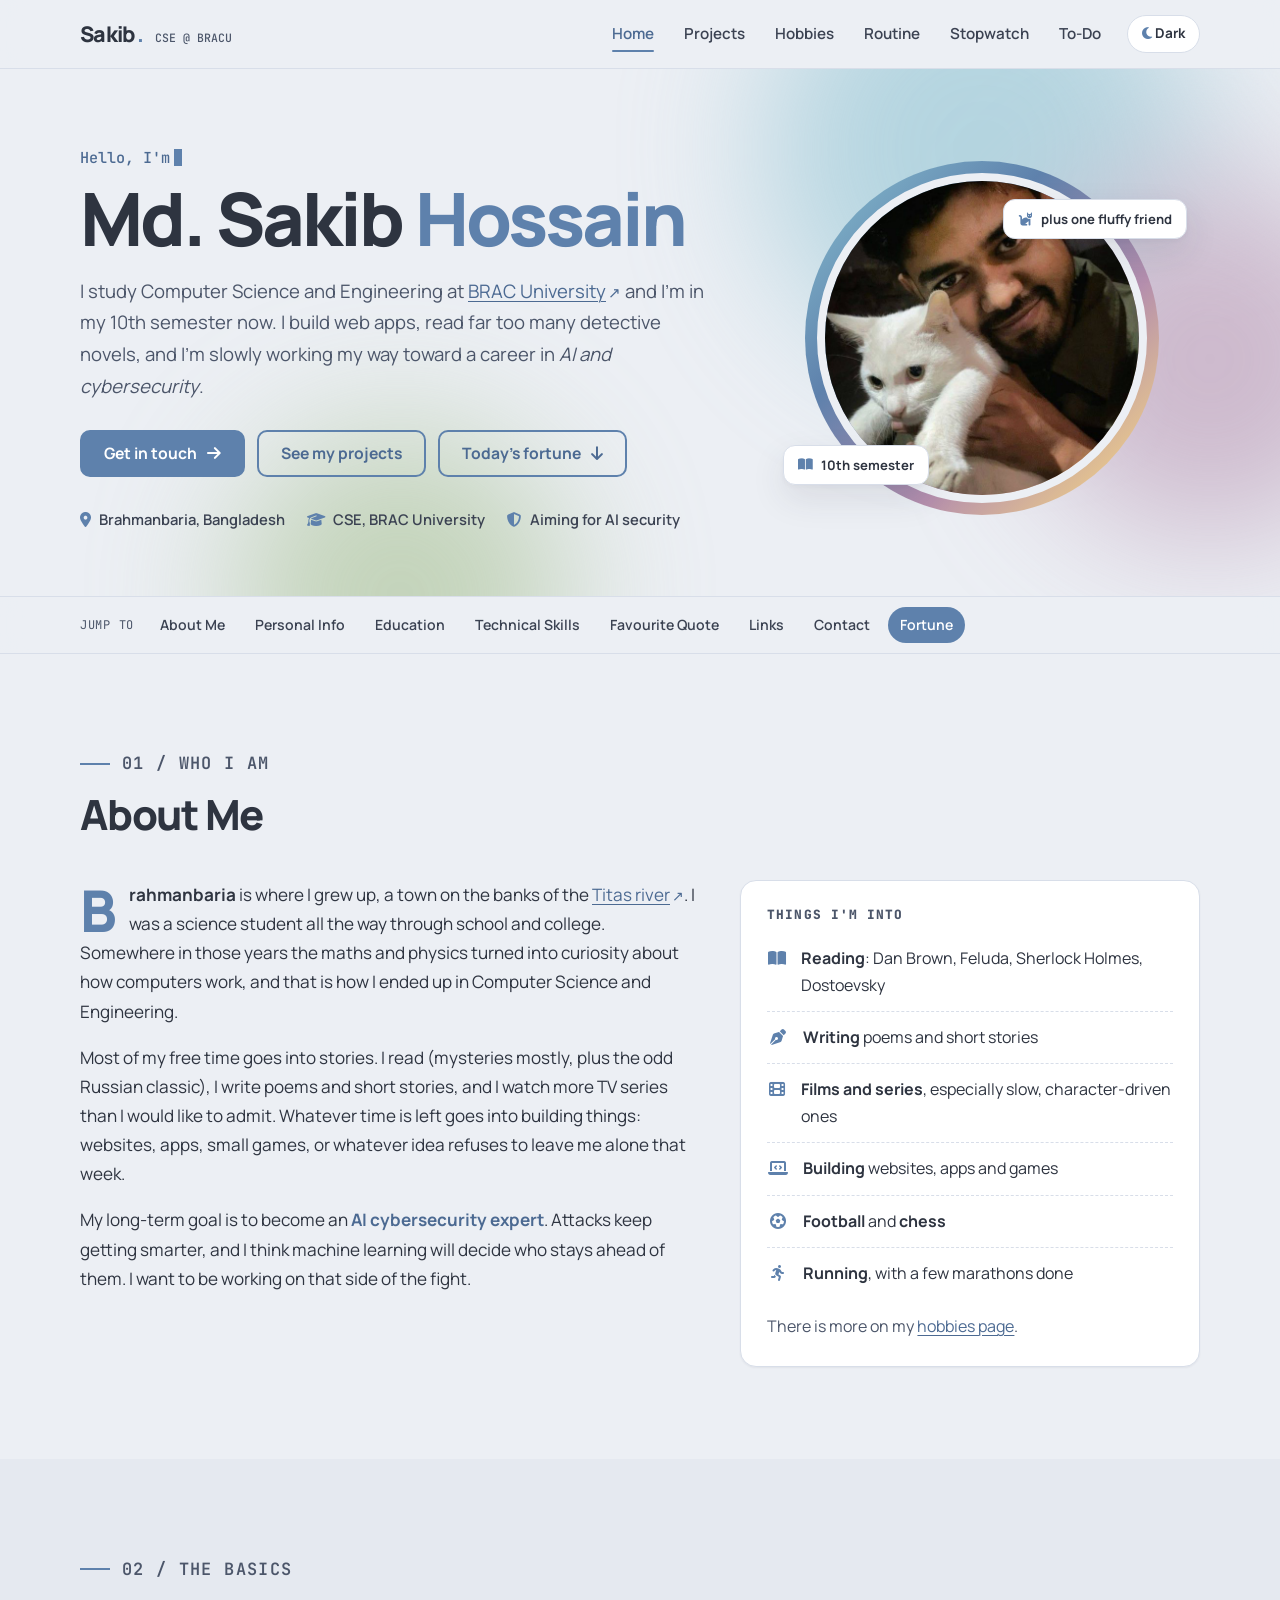
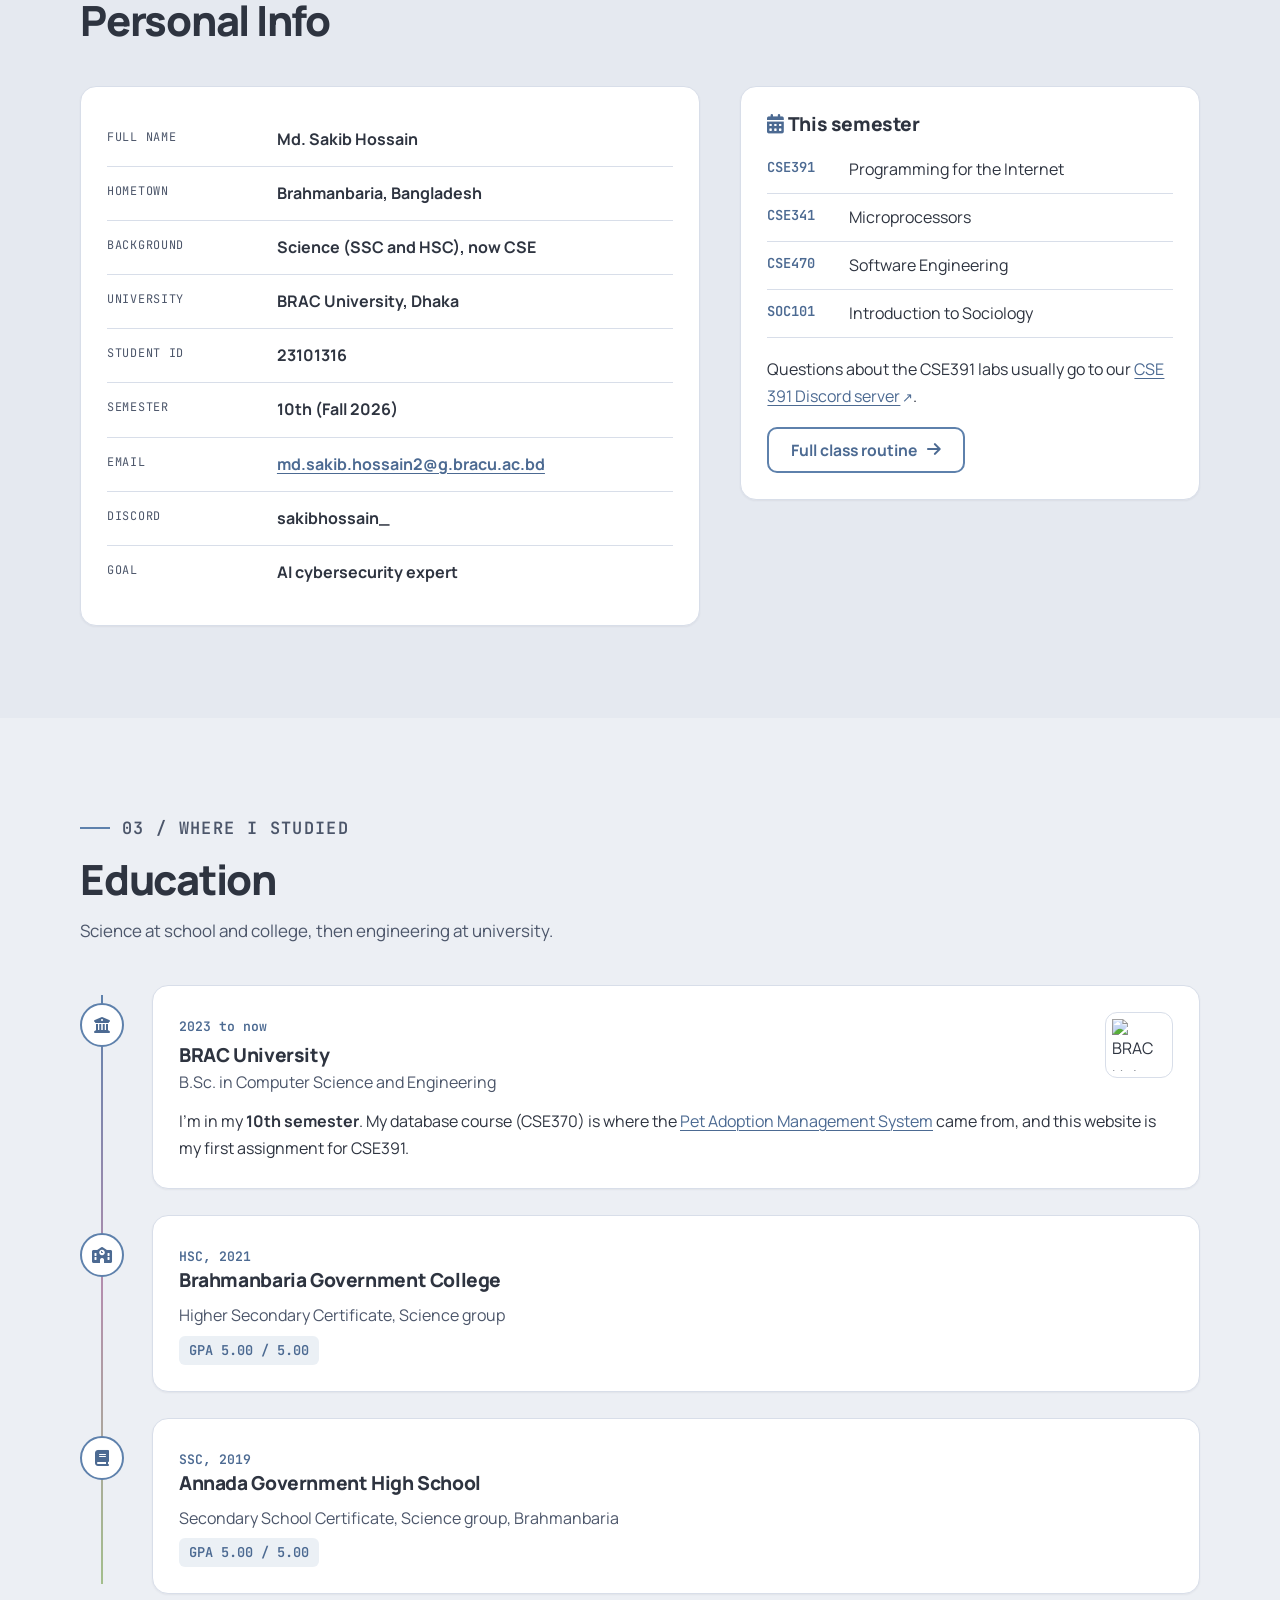
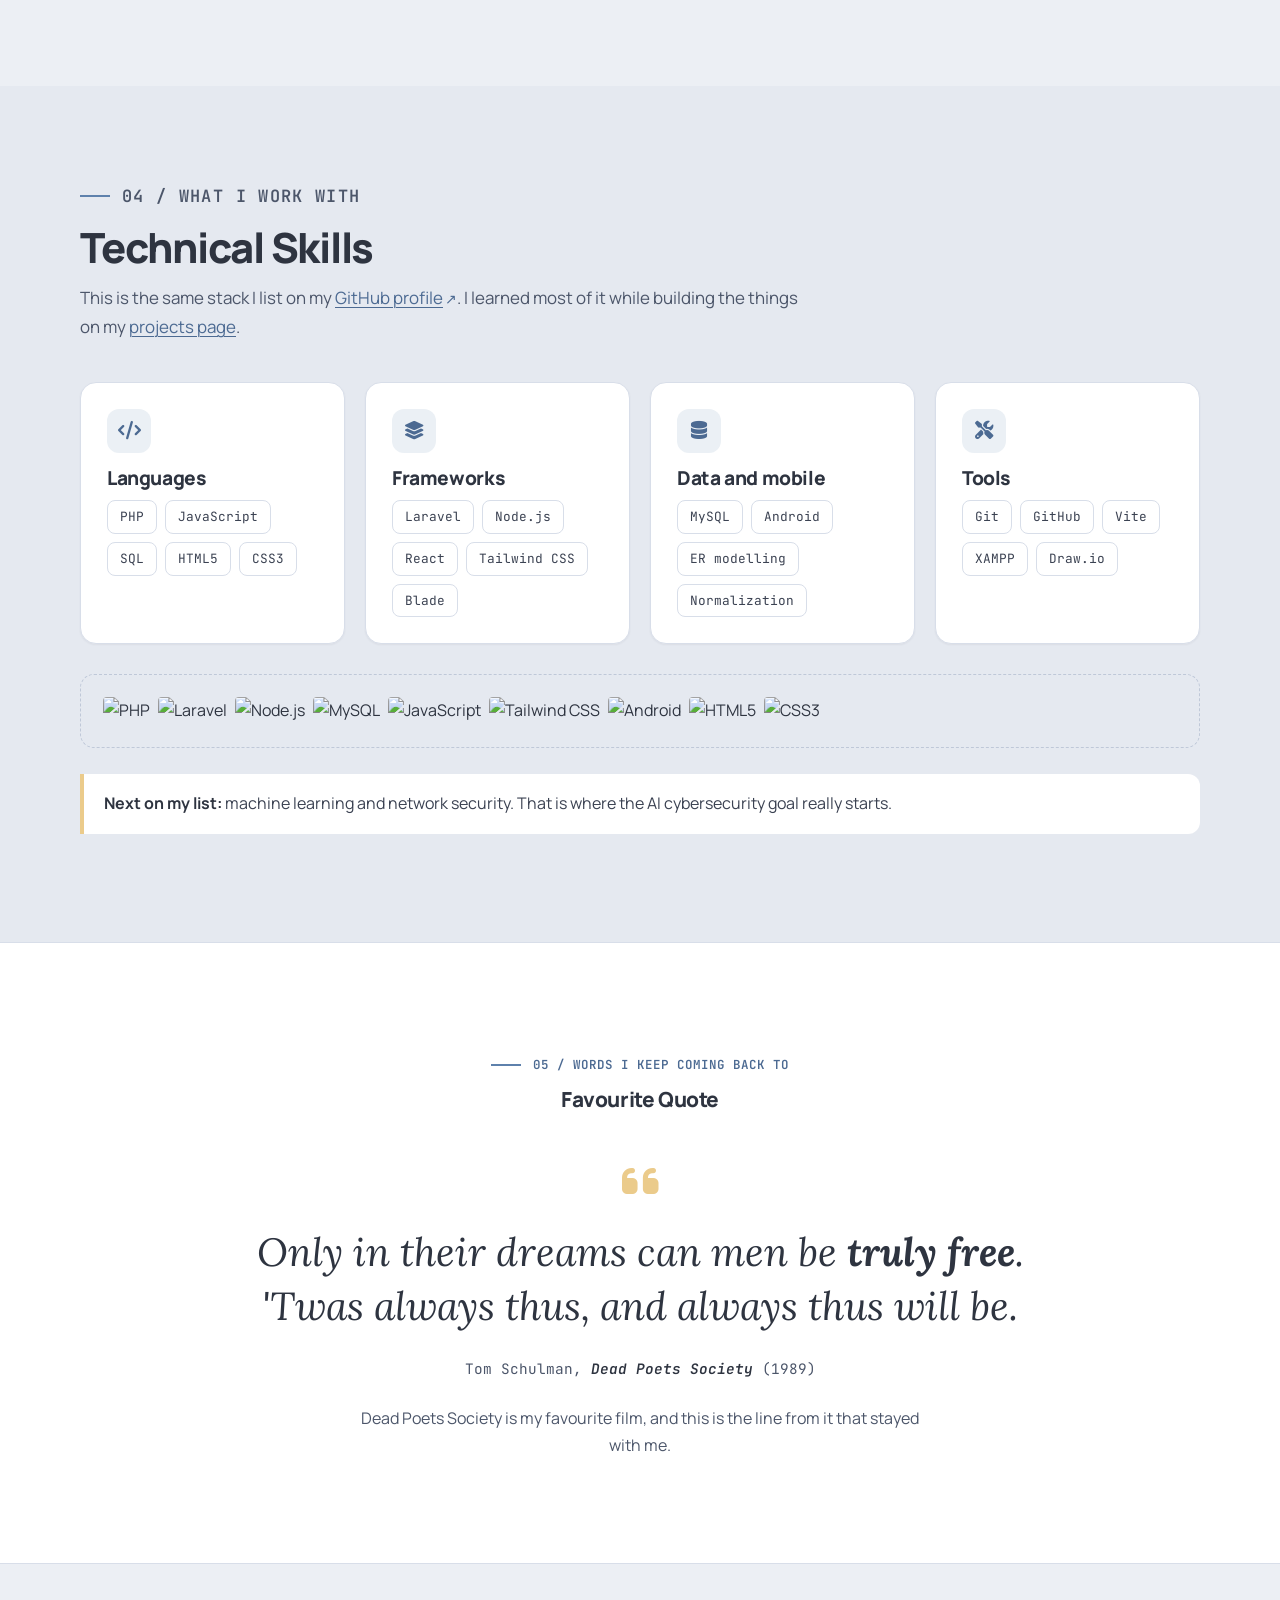
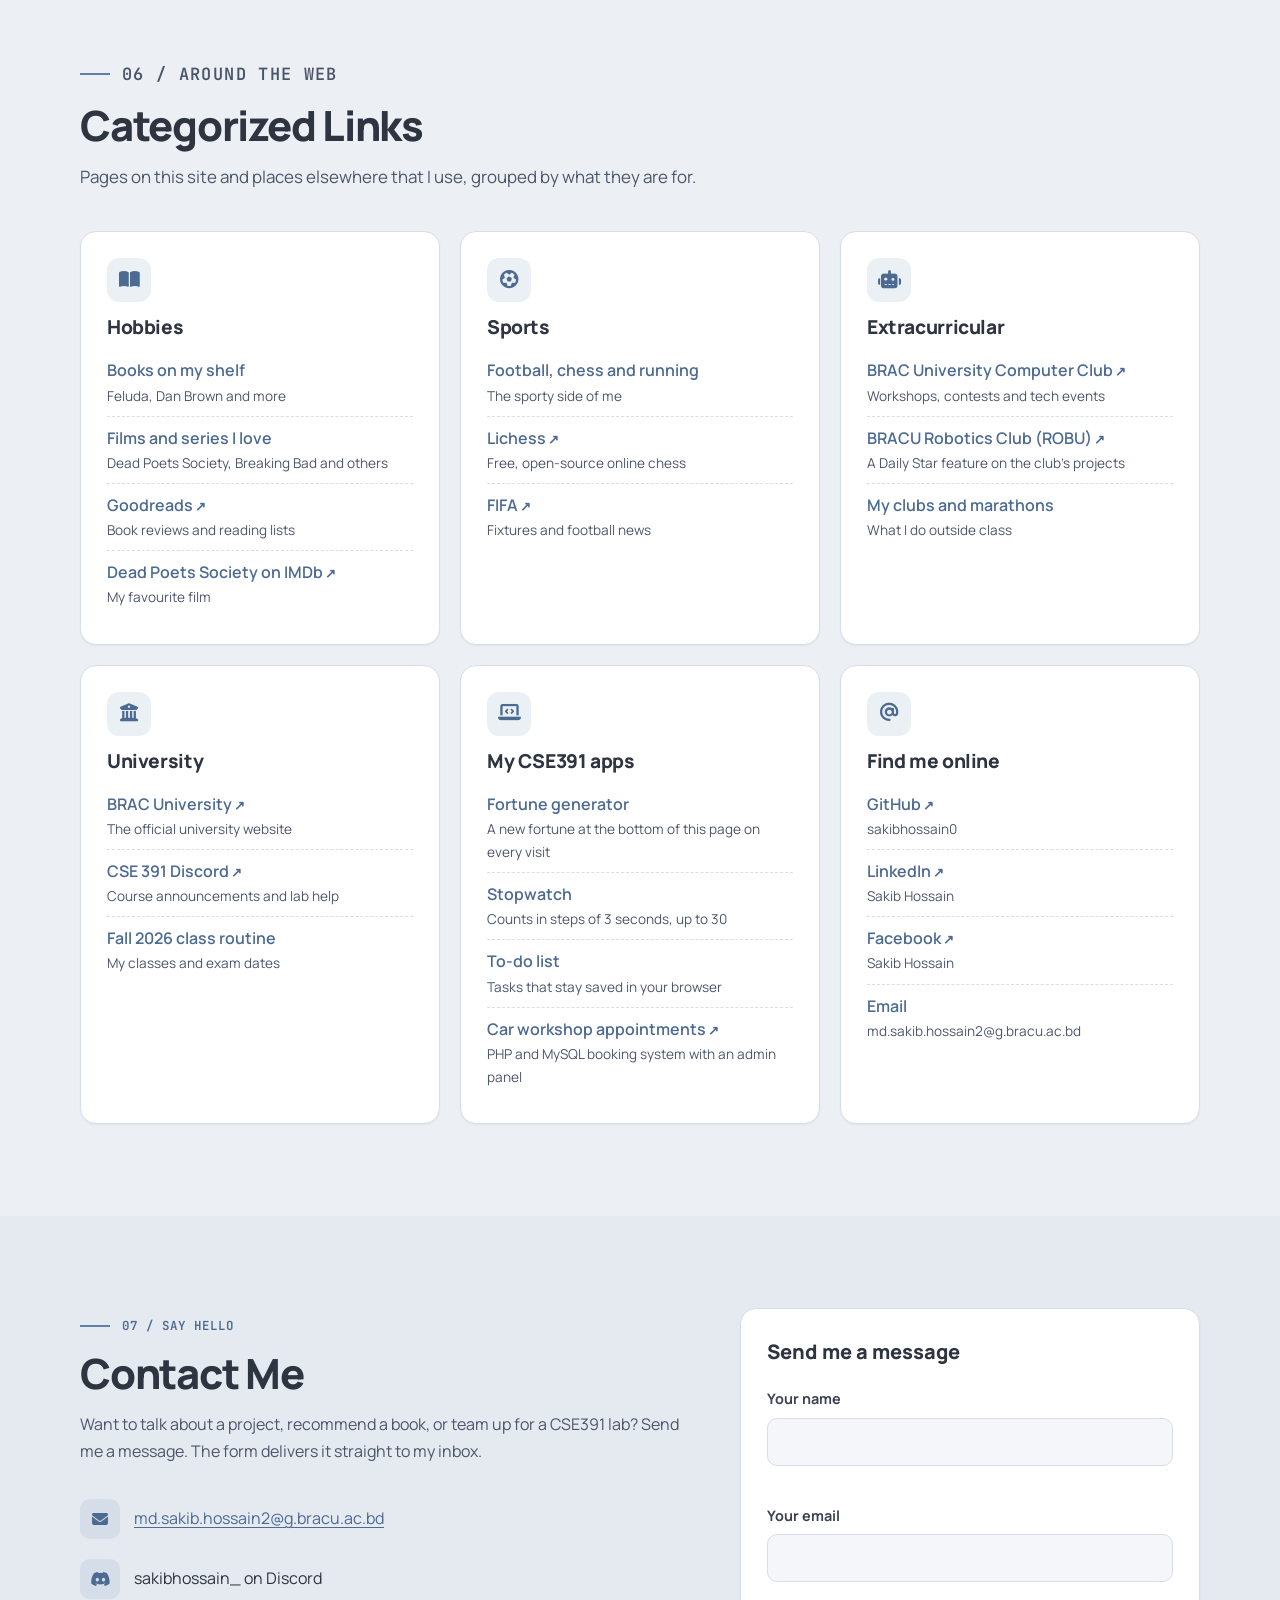
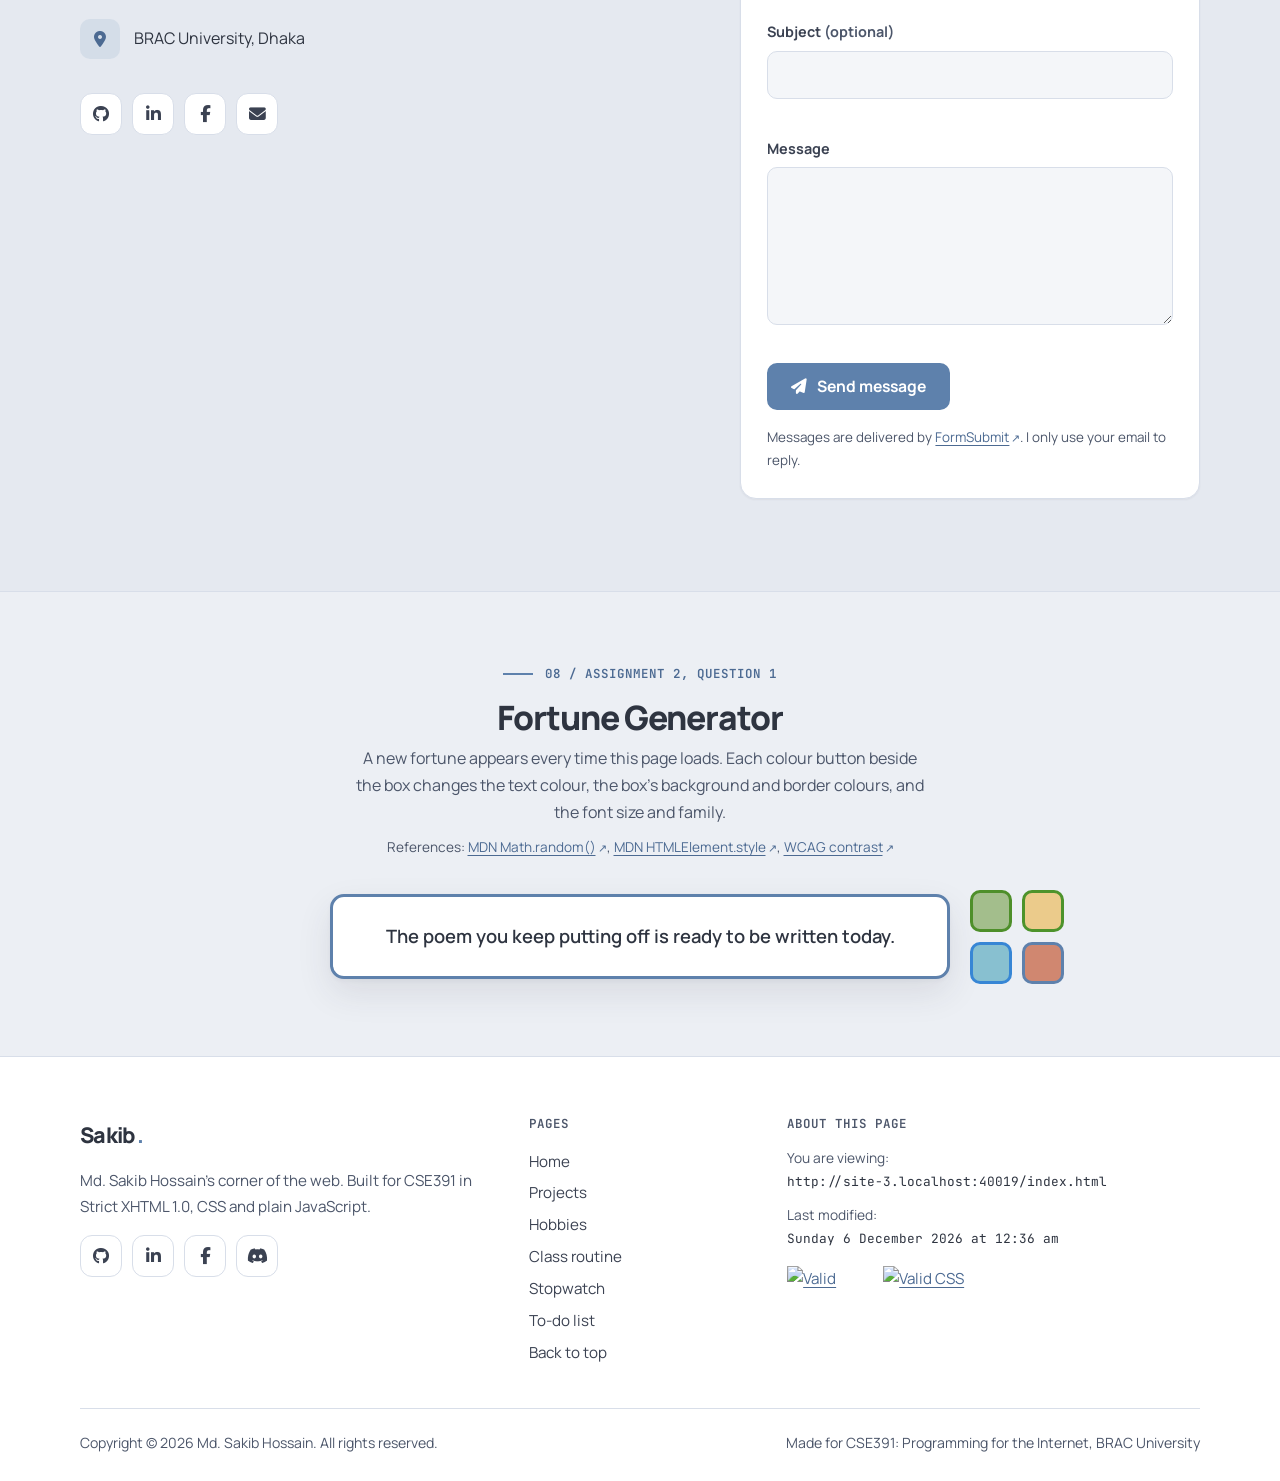
==== commit 756ef7e6: "Link the live Assignment 3 site from the README, homepage and projects page" ====
--- a/index.html
+++ b/index.html
@@ -381,6 +381,7 @@
           <li><a href="#fortune">Fortune generator</a><span>A new fortune at the bottom of this page on every visit</span></li>
           <li><a href="stopwatch.html">Stopwatch</a><span>Counts in steps of 3 seconds, up to 30</span></li>
           <li><a href="todo.html">To-do list</a><span>Tasks that stay saved in your browser</span></li>
+          <li><a href="https://sakib-workshop.page.gd/" rel="external">Car workshop appointments</a><span>PHP and MySQL booking system with an admin panel</span></li>
         </ul>
       </div>
       <div class="card lift link-card reveal">
